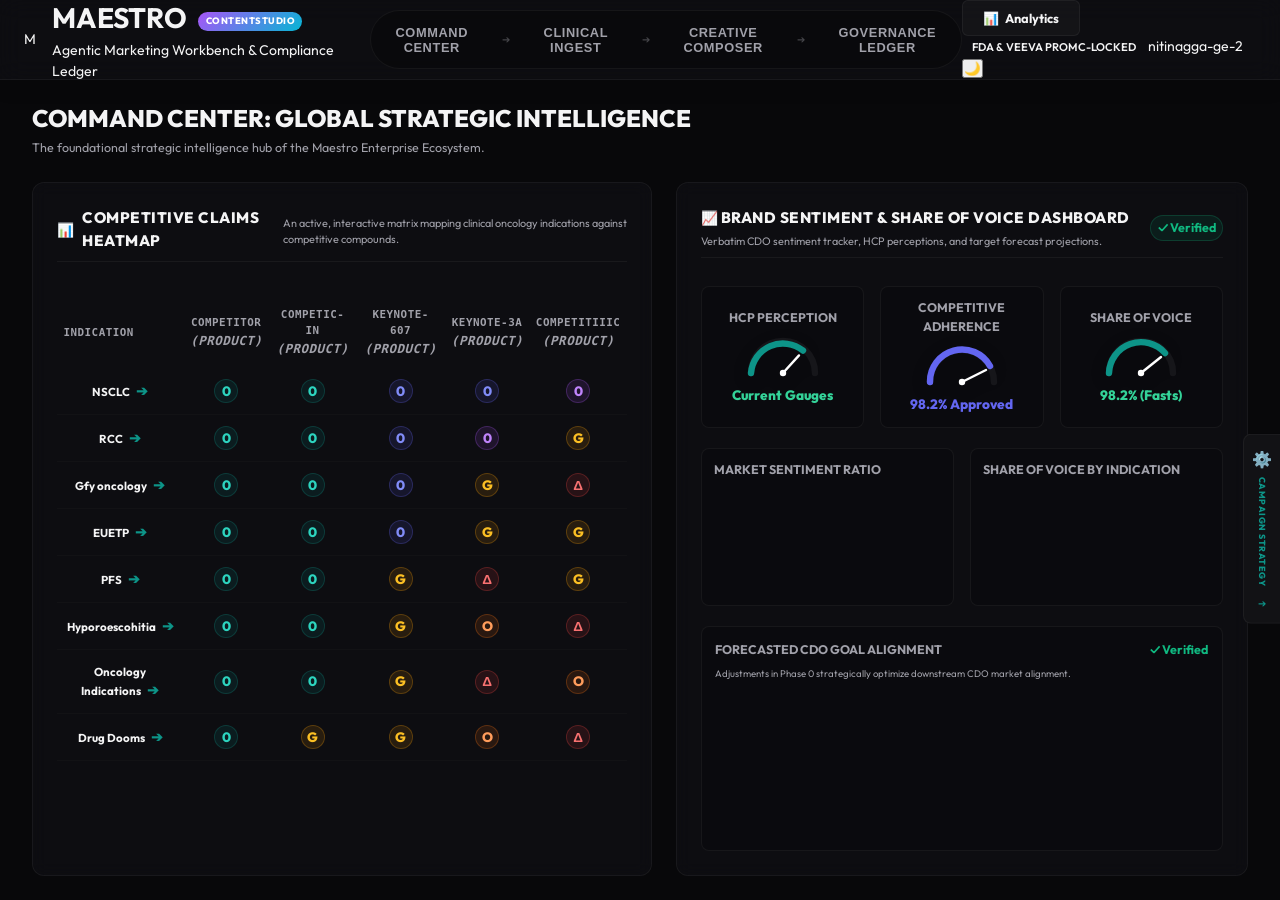
==== frontend/index.html @ 673b6307 "initial commit: clinical campaign composer - core source code" ====
<!DOCTYPE html>
<html lang="en">
<head>
    <meta charset="UTF-8">
    <meta name="viewport" content="width=device-width, initial-scale=1.0">
    <title>Maestro ContentStudio - Agentic Compliance & Brand Workspace</title>
    <!-- Google Fonts: Outfit & Inter for premium, modern typography -->
    <link href="https://fonts.googleapis.com/css2?family=Outfit:wght@400;500;600;700;800&family=Inter:wght@300;400;500;600;700&display=swap" rel="stylesheet">
    <!-- Vis.js Network CDN for high-performance interactive clinical ontology graphs -->
    <script type="text/javascript" src="https://unpkg.com/vis-network/standalone/umd/vis-network.min.js"></script>
    <!-- Chart.js CDN for premium executive analytics and brand sentiment dashboards -->
    <script src="https://cdn.jsdelivr.net/npm/chart.js"></script>
    <link rel="stylesheet" href="style.css?v=1.1.0">
    <style type="text/css">
        /* PRINT STYLES FOR PIXEL-PERFECT FDA FORM 2253 PDF EXPORT */
        @media print {
            body * {
                visibility: hidden !important;
            }
            #fda-2253-print-container, #fda-2253-print-container * {
                visibility: visible !important;
            }
            #fda-2253-print-container {
                position: absolute !important;
                left: 0 !important;
                top: 0 !important;
                width: 100% !important;
                margin: 0 !important;
                padding: 0 !important;
                border: none !important;
                box-shadow: none !important;
                background: #ffffff !important;
                color: #000000 !important;
            }
            .no-print {
                display: none !important;
            }
            body {
                background: #ffffff !important;
                color: #000000 !important;
            }
        }
    </style>
</head>
<body class="dark-theme">
    <div class="app-container">
        <!-- TOP NAVIGATION BAR (Premium Restructured Header matching Mockups!) -->
        <header class="app-header">
            <div class="header-left" onclick="switchPhase(-1)" style="cursor: pointer; transition: var(--transition-smooth);" onmouseover="this.style.filter='brightness(1.25)'" onmouseout="this.style.filter='none'">
                <div class="logo-container">
                    <span class="logo-icon">M</span>
                </div>
                <div class="brand-info">
                    <h1>MAESTRO <span class="header-badge-contentstudio">ContentStudio</span></h1>
                    <p>Agentic Marketing Workbench & Compliance Ledger</p>
                </div>
            </div>
            
            <!-- Global Header Menu Text Navigation (Stationary & Elegant!) -->
            <div class="header-workflow-nav" id="header-workflow-nav" style="display: flex; align-items: center; gap: 0.8rem; justify-content: center; flex: 1; box-sizing: border-box;">
                <button onclick="switchPhase(-1)" id="global-nav-btn--1" class="global-nav-btn" title="Global Strategic Command Center">Command Center</button>
                <span style="font-size: 0.6rem; color: var(--color-text-muted); opacity: 0.4;">➔</span>
                <button onclick="switchPhase(1)" id="global-nav-btn-1" class="global-nav-btn" title="Clinical Ingest Deck">Clinical Ingest</button>
                <span style="font-size: 0.6rem; color: var(--color-text-muted); opacity: 0.4;">➔</span>
                <button onclick="switchPhase(2)" id="global-nav-btn-2" class="global-nav-btn" title="Creative Composer Workbench">Creative Composer</button>
                <span style="font-size: 0.6rem; color: var(--color-text-muted); opacity: 0.4;">➔</span>
                <button onclick="switchPhase(3)" id="global-nav-btn-3" class="global-nav-btn" title="Governance & Compliance Ledger">Governance Ledger</button>
            </div>
            
            <!-- Hidden Legacy Navigation Tabs (Kept in DOM to guarantee zero JS selector breakage!) -->
            <nav class="header-nav" style="display: none !important;">
                <button class="nav-link tab-btn active" onclick="switchTab('workbench')" id="tab-btn-workbench">Marketing Workbench</button>
                <button class="nav-link tab-btn" onclick="switchTab('explorer')" id="tab-btn-explorer">Claims Graph Explorer</button>
                <button class="nav-link tab-btn" onclick="switchTab('ledger')" id="tab-btn-ledger">Compliance Ledger</button>
                <button class="nav-link tab-btn" onclick="switchTab('analytics')" id="tab-btn-analytics">Analytics & Audits</button>
            </nav>
            
            <div class="header-actions">
                <!-- Interactive Analytics button matching the mockup -->
                <button class="btn btn-secondary btn-small btn-analytics-trigger" onclick="toggleDiagnosticsModal()" style="display: flex; align-items: center; gap: 0.35rem; font-size: 0.68rem; font-weight: 700; padding: 0.35rem 0.75rem; border-radius: 6px; cursor: pointer; outline: none; transition: var(--transition-smooth); background: rgba(255,255,255,0.03); border: 1px solid var(--border-color); color: var(--color-text-main);">
                    <span>📊</span> Analytics
                </button>
                <span class="badge badge-header-status" id="header-compliance-badge">
                    <span class="pulse-icon-green"></span> FDA & VEEVA PROMC-LOCKED
                </span>
                <span class="user-profile" id="btn-role-selector">nitinagga-ge-2</span>
                <button class="theme-toggle-btn" onclick="toggleTheme()" title="Toggle Theme">
                    <span class="theme-icon" id="theme-icon">☀️</span>
                </button>
            </div>
        </header>

        <!-- MAIN WORKSPACE CONTENT (Dedicated Viewport Router) -->
        <main class="main-content">
            
            <!-- TAB 1: MAIN WORKFLOW WORKSPACE (HOUSES ALL 5 PROGRESSIVE PHASES) -->
            <div id="tab-workbench" class="tab-content active-tab" style="display: flex; flex-direction: column; height: 100%; width: 100%;">
                
                <!-- PHASE -1: GLOBAL STRATEGIC INTELLIGENCE COMMAND CENTER -->
                <div class="phase-container" id="phase-minus1-view" style="display: flex; flex-direction: column; flex: 1; min-height: 0; width: 100%;">
                    <div class="phase-title-strip" style="padding: 1.25rem 2rem 0 2rem; box-sizing: border-box;">
                        <h2 style="font-size: 1.5rem; font-weight: 800; color: var(--color-text-main); margin: 0; font-family: 'Outfit';">COMMAND CENTER: GLOBAL STRATEGIC INTELLIGENCE</h2>
                        <p style="font-size: 0.78rem; color: var(--color-text-muted); margin: 0.2rem 0 0 0;">The foundational strategic intelligence hub of the Maestro Enterprise Ecosystem.</p>
                    </div>
                    
                    <div style="display: grid; grid-template-columns: 52fr 48fr; flex: 1; min-height: 0; overflow: hidden; padding: 1.5rem 2rem; gap: 1.5rem; box-sizing: border-box; position: relative;">
                        <!-- Left Column: Competitive Claims Heatmap -->
                        <div class="cdo-metric-card" style="display: flex; flex-direction: column; padding: 1.5rem; height: 100%; box-sizing: border-box; overflow: hidden;">
                            <div class="panel-header-compact" style="margin-bottom: 1rem; border-bottom: 1px solid var(--border-color); padding-bottom: 0.5rem; flex-shrink: 0;">
                                <span class="panel-icon">📊</span>
                                <h3 style="font-size: 0.95rem; font-weight: 800; color: var(--color-text-main); margin: 0; display: inline;">Competitive Claims Heatmap</h3>
                                <p style="font-size: 0.68rem; color: var(--color-text-muted); margin: 0.2rem 0 0 0;">An active, interactive matrix mapping clinical oncology indications against competitive compounds.</p>
                            </div>
                            
                            <div style="flex: 1; overflow-y: auto; overflow-x: auto;">
                                <table class="heatmap-table" style="width: 100%; border-collapse: collapse;">
                                    <thead>
                                        <tr>
                                            <th style="text-align: left; padding: 0.6rem 0.4rem; font-size: 0.68rem; text-transform: uppercase; color: var(--color-text-muted);">Indication</th>
                                            <th style="padding: 0.6rem 0.4rem; font-size: 0.68rem; text-transform: uppercase; color: var(--color-text-muted);">Competitor<br><span style="font-size: 0.55rem; font-style: italic;">(Product)</span></th>
                                            <th style="padding: 0.6rem 0.4rem; font-size: 0.68rem; text-transform: uppercase; color: var(--color-text-muted);">Competic-in<br><span style="font-size: 0.55rem; font-style: italic;">(Product)</span></th>
                                            <th style="padding: 0.6rem 0.4rem; font-size: 0.68rem; text-transform: uppercase; color: var(--color-text-muted);">KEYNOTE-607<br><span style="font-size: 0.55rem; font-style: italic;">(Product)</span></th>
                                            <th style="padding: 0.6rem 0.4rem; font-size: 0.68rem; text-transform: uppercase; color: var(--color-text-muted);">KEYNOTE-3A<br><span style="font-size: 0.55rem; font-style: italic;">(Product)</span></th>
                                            <th style="padding: 0.6rem 0.4rem; font-size: 0.68rem; text-transform: uppercase; color: var(--color-text-muted);">Competitiiic<br><span style="font-size: 0.55rem; font-style: italic;">(Product)</span></th>
                                        </tr>
                                    </thead>
                                    <tbody style="font-size: 0.72rem; font-weight: 700;">
                                        <tr style="border-bottom: 1px solid rgba(255,255,255,0.02); cursor: pointer; transition: background 0.2s;" onclick="triggerStrategicIngest('NSCLC', 'datasets/KEYTRUDA_Prescribing_Information_NSCLC.txt')" onmouseover="this.style.background='rgba(255,255,255,0.02)'" onmouseout="this.style.background='none'">
                                            <td style="padding: 0.8rem 0.4rem; color: var(--color-text-main);">NSCLC <span style="color: var(--color-primary); margin-left: 0.25rem;">➔</span></td>
                                            <td style="text-align: center;"><span class="heatmap-badge zero-teal">0</span></td>
                                            <td style="text-align: center;"><span class="heatmap-badge zero-teal">0</span></td>
                                            <td style="text-align: center;"><span class="heatmap-badge zero-blue">0</span></td>
                                            <td style="text-align: center;"><span class="heatmap-badge zero-blue">0</span></td>
                                            <td style="text-align: center;"><span class="heatmap-badge zero-purple">0</span></td>
                                        </tr>
                                        <tr style="border-bottom: 1px solid rgba(255,255,255,0.02); cursor: pointer; transition: background 0.2s;" onclick="triggerStrategicIngest('RCC', 'datasets/WELIREG_FDA_Approved_Label_2026.txt')" onmouseover="this.style.background='rgba(255,255,255,0.02)'" onmouseout="this.style.background='none'">
                                            <td style="padding: 0.8rem 0.4rem; color: var(--color-text-main);">RCC <span style="color: var(--color-primary); margin-left: 0.25rem;">➔</span></td>
                                            <td style="text-align: center;"><span class="heatmap-badge zero-teal">0</span></td>
                                            <td style="text-align: center;"><span class="heatmap-badge zero-teal">0</span></td>
                                            <td style="text-align: center;"><span class="heatmap-badge zero-blue">0</span></td>
                                            <td style="text-align: center;"><span class="heatmap-badge zero-purple">0</span></td>
                                            <td style="text-align: center;"><span class="heatmap-badge gold-g">G</span></td>
                                        </tr>
                                        <tr style="border-bottom: 1px solid rgba(255,255,255,0.02);">
                                            <td style="padding: 0.8rem 0.4rem; color: var(--color-text-main);">Gfy oncology <span style="color: var(--color-primary); margin-left: 0.25rem;">➔</span></td>
                                            <td style="text-align: center;"><span class="heatmap-badge zero-teal">0</span></td>
                                            <td style="text-align: center;"><span class="heatmap-badge zero-teal">0</span></td>
                                            <td style="text-align: center;"><span class="heatmap-badge zero-blue">0</span></td>
                                            <td style="text-align: center;"><span class="heatmap-badge gold-g">G</span></td>
                                            <td style="text-align: center;"><span class="heatmap-badge red-delta">Δ</span></td>
                                        </tr>
                                        <tr style="border-bottom: 1px solid rgba(255,255,255,0.02);">
                                            <td style="padding: 0.8rem 0.4rem; color: var(--color-text-main);">EUETP <span style="color: var(--color-primary); margin-left: 0.25rem;">➔</span></td>
                                            <td style="text-align: center;"><span class="heatmap-badge zero-teal">0</span></td>
                                            <td style="text-align: center;"><span class="heatmap-badge zero-teal">0</span></td>
                                            <td style="text-align: center;"><span class="heatmap-badge zero-blue">0</span></td>
                                            <td style="text-align: center;"><span class="heatmap-badge gold-g">G</span></td>
                                            <td style="text-align: center;"><span class="heatmap-badge gold-g">G</span></td>
                                        </tr>
                                        <tr style="border-bottom: 1px solid rgba(255,255,255,0.02); cursor: pointer; transition: background 0.2s;" onclick="triggerStrategicIngest('PFS', 'datasets/LITESPARK-005_Trial_Data_Briefing.txt')" onmouseover="this.style.background='rgba(255,255,255,0.02)'" onmouseout="this.style.background='none'">
                                            <td style="padding: 0.8rem 0.4rem; color: var(--color-text-main);">PFS <span style="color: var(--color-primary); margin-left: 0.25rem;">➔</span></td>
                                            <td style="text-align: center;"><span class="heatmap-badge zero-teal">0</span></td>
                                            <td style="text-align: center;"><span class="heatmap-badge zero-teal">0</span></td>
                                            <td style="text-align: center;"><span class="heatmap-badge gold-g">G</span></td>
                                            <td style="text-align: center;"><span class="heatmap-badge red-delta">Δ</span></td>
                                            <td style="text-align: center;"><span class="heatmap-badge gold-g">G</span></td>
                                        </tr>
                                        <tr style="border-bottom: 1px solid rgba(255,255,255,0.02);">
                                            <td style="padding: 0.8rem 0.4rem; color: var(--color-text-main);">Hyporoescohitia <span style="color: var(--color-primary); margin-left: 0.25rem;">➔</span></td>
                                            <td style="text-align: center;"><span class="heatmap-badge zero-teal">0</span></td>
                                            <td style="text-align: center;"><span class="heatmap-badge zero-teal">0</span></td>
                                            <td style="text-align: center;"><span class="heatmap-badge gold-g">G</span></td>
                                            <td style="text-align: center;"><span class="heatmap-badge orange-o">O</span></td>
                                            <td style="text-align: center;"><span class="heatmap-badge red-delta">Δ</span></td>
                                        </tr>
                                        <tr style="border-bottom: 1px solid rgba(255,255,255,0.02);">
                                            <td style="padding: 0.8rem 0.4rem; color: var(--color-text-main);">Oncology Indications <span style="color: var(--color-primary); margin-left: 0.25rem;">➔</span></td>
                                            <td style="text-align: center;"><span class="heatmap-badge zero-teal">0</span></td>
                                            <td style="text-align: center;"><span class="heatmap-badge zero-teal">0</span></td>
                                            <td style="text-align: center;"><span class="heatmap-badge gold-g">G</span></td>
                                            <td style="text-align: center;"><span class="heatmap-badge red-delta">Δ</span></td>
                                            <td style="text-align: center;"><span class="heatmap-badge orange-o">O</span></td>
                                        </tr>
                                        <tr style="border-bottom: 1px solid rgba(255,255,255,0.02);">
                                            <td style="padding: 0.8rem 0.4rem; color: var(--color-text-main);">Drug Dooms <span style="color: var(--color-primary); margin-left: 0.25rem;">➔</span></td>
                                            <td style="text-align: center;"><span class="heatmap-badge zero-teal">0</span></td>
                                            <td style="text-align: center;"><span class="heatmap-badge gold-g">G</span></td>
                                            <td style="text-align: center;"><span class="heatmap-badge gold-g">G</span></td>
                                            <td style="text-align: center;"><span class="heatmap-badge orange-o">O</span></td>
                                            <td style="text-align: center;"><span class="heatmap-badge red-delta">Δ</span></td>
                                        </tr>
                                    </tbody>
                                </table>
                            </div>
                        </div>
                        
                        <!-- Right Column: Brand Sentiment & Share of Voice Dashboard -->
                        <div class="cdo-metric-card" style="display: flex; flex-direction: column; padding: 1.5rem; height: 100%; box-sizing: border-box; overflow: hidden; position: relative;">
                            <div class="panel-header-compact" style="margin-bottom: 1rem; border-bottom: 1px solid var(--border-color); padding-bottom: 0.5rem; flex-shrink: 0; display: flex; justify-content: space-between; align-items: center;">
                                <div>
                                    <span class="panel-icon">📈</span>
                                    <h3 style="font-size: 0.95rem; font-weight: 800; color: var(--color-text-main); margin: 0; display: inline;">Brand Sentiment & Share of Voice Dashboard</h3>
                                    <p style="font-size: 0.68rem; color: var(--color-text-muted); margin: 0.2rem 0 0 0;">Verbatim CDO sentiment tracker, HCP perceptions, and target forecast projections.</p>
                                </div>
                                <span class="badge-verified" style="background: rgba(16,185,129,0.1); color: #10b981; border: 1px solid rgba(16,185,129,0.2); font-size: 0.58rem; font-weight: 700; padding: 0.15rem 0.4rem; border-radius: 20px;">✓ Verified</span>
                            </div>
                            
                            <div style="flex: 1; overflow-y: auto; display: flex; flex-direction: column; gap: 1.25rem;">
                                <!-- Speedometer Gauges Row -->
                                <div style="display: flex; justify-content: space-between; gap: 1rem;">
                                    <div class="gauge-card" style="flex: 1; background: rgba(0,0,0,0.15); border: 1px solid var(--border-color); border-radius: 8px; padding: 0.75rem; display: flex; flex-direction: column; align-items: center; justify-content: center; text-align: center;">
                                        <span style="font-size: 0.58rem; font-weight: 700; color: var(--color-text-muted); text-transform: uppercase; margin-bottom: 0.35rem;">HCP Perception</span>
                                        <svg width="80" height="48" viewBox="0 0 100 60">
                                            <path d="M 10 50 A 40 40 0 0 1 90 50" fill="none" stroke="rgba(255,255,255,0.05)" stroke-width="8" stroke-linecap="round"/>
                                            <path d="M 10 50 A 40 40 0 0 1 75 22" fill="none" stroke="var(--color-primary)" stroke-width="8" stroke-linecap="round"/>
                                            <line x1="50" y1="50" x2="70" y2="28" stroke="#ffffff" stroke-width="3" stroke-linecap="round"/>
                                            <circle cx="50" cy="50" r="4" fill="#ffffff"/>
                                        </svg>
                                        <span style="font-size: 0.65rem; color: #34d399; font-weight: 800; margin-top: 0.25rem;">Current Gauges</span>
                                    </div>
                                    <div class="gauge-card" style="flex: 1; background: rgba(0,0,0,0.15); border: 1px solid var(--border-color); border-radius: 8px; padding: 0.75rem; display: flex; flex-direction: column; align-items: center; justify-content: center; text-align: center;">
                                        <span style="font-size: 0.58rem; font-weight: 700; color: var(--color-text-muted); text-transform: uppercase; margin-bottom: 0.35rem;">Competitive Adherence</span>
                                        <svg width="80" height="48" viewBox="0 0 100 60">
                                            <path d="M 10 50 A 40 40 0 0 1 90 50" fill="none" stroke="rgba(255,255,255,0.05)" stroke-width="8" stroke-linecap="round"/>
                                            <path d="M 10 50 A 40 40 0 0 1 85 30" fill="none" stroke="var(--color-secondary)" stroke-width="8" stroke-linecap="round"/>
                                            <line x1="50" y1="50" x2="80" y2="35" stroke="#ffffff" stroke-width="3" stroke-linecap="round"/>
                                            <circle cx="50" cy="50" r="4" fill="#ffffff"/>
                                        </svg>
                                        <span style="font-size: 0.65rem; color: var(--color-secondary); font-weight: 800; margin-top: 0.25rem;">98.2% Approved</span>
                                    </div>
                                    <div class="gauge-card" style="flex: 1; background: rgba(0,0,0,0.15); border: 1px solid var(--border-color); border-radius: 8px; padding: 0.75rem; display: flex; flex-direction: column; align-items: center; justify-content: center; text-align: center;">
                                        <span style="font-size: 0.58rem; font-weight: 700; color: var(--color-text-muted); text-transform: uppercase; margin-bottom: 0.35rem;">Share of Voice</span>
                                        <svg width="80" height="48" viewBox="0 0 100 60">
                                            <path d="M 10 50 A 40 40 0 0 1 90 50" fill="none" stroke="rgba(255,255,255,0.05)" stroke-width="8" stroke-linecap="round"/>
                                            <path d="M 10 50 A 40 40 0 0 1 80 25" fill="none" stroke="var(--color-primary)" stroke-width="8" stroke-linecap="round"/>
                                            <line x1="50" y1="50" x2="75" y2="30" stroke="#ffffff" stroke-width="3" stroke-linecap="round"/>
                                            <circle cx="50" cy="50" r="4" fill="#ffffff"/>
                                        </svg>
                                        <span style="font-size: 0.65rem; color: #34d399; font-weight: 800; margin-top: 0.25rem;">98.2% (Fasts)</span>
                                    </div>
                                </div>
                                
                                <!-- Sentiment Bar Charts Row -->
                                <div style="display: grid; grid-template-columns: 1fr 1fr; gap: 1rem; min-height: 120px;">
                                    <div style="background: rgba(0,0,0,0.15); border: 1px solid var(--border-color); border-radius: 8px; padding: 0.75rem; display: flex; flex-direction: column; justify-content: space-between;">
                                        <span style="font-size: 0.58rem; font-weight: 700; color: var(--color-text-muted); text-transform: uppercase; margin-bottom: 0.25rem;">Market Sentiment Ratio</span>
                                        <canvas id="chart-sentiment-bar" style="width: 100%; height: 100%; max-height: 110px;"></canvas>
                                    </div>
                                    <div style="background: rgba(0,0,0,0.15); border: 1px solid var(--border-color); border-radius: 8px; padding: 0.75rem; display: flex; flex-direction: column; justify-content: space-between;">
                                        <span style="font-size: 0.58rem; font-weight: 700; color: var(--color-text-muted); text-transform: uppercase; margin-bottom: 0.25rem;">Share of Voice by Indication</span>
                                        <canvas id="chart-sov-bar" style="width: 100%; height: 100%; max-height: 110px;"></canvas>
                                    </div>
                                </div>
                                
                                <!-- Forecast Area Chart Card -->
                                <div style="background: rgba(0,0,0,0.15); border: 1px solid var(--border-color); border-radius: 8px; padding: 0.85rem; display: flex; flex-direction: column; gap: 0.4rem; flex: 1;">
                                    <div style="display: flex; justify-content: space-between; align-items: center;">
                                        <span style="font-size: 0.58rem; font-weight: 700; color: var(--color-text-muted); text-transform: uppercase;">Forecasted CDO Goal Alignment</span>
                                        <span style="font-size: 0.58rem; color: #10b981; font-weight: 700;">✓ Verified</span>
                                    </div>
                                    <p style="font-size: 0.6rem; color: var(--color-text-muted); margin: 0;">Adjustments in Phase 0 strategically optimize downstream CDO market alignment.</p>
                                    <div style="flex: 1; min-height: 130px; position: relative;">
                                        <canvas id="chart-cdo-alignment" style="width: 100%; height: 100%; max-height: 130px;"></canvas>
                                    </div>
                                </div>
                            </div>
                        </div>
                        
                        <!-- Floating Phase 0 Trigger on the far right edge -->
                        <div class="phase-connector-card" onclick="switchPhase(0)" title="Proceed to Campaign Portfolio Planning" style="position: absolute; right: 0; top: 50%; transform: translateY(-50%); background: var(--bg-surface-solid); border: 1px solid var(--border-color); border-right: none; padding: 0.75rem 0.5rem; border-radius: 8px 0 0 8px; display: flex; flex-direction: column; align-items: center; justify-content: center; gap: 0.35rem; cursor: pointer; z-index: 99; transition: var(--transition-smooth); box-shadow: var(--shadow-lg);" onmouseover="this.style.background='var(--bg-surface)'" onmouseout="this.style.background='var(--bg-surface-solid)'">
                            <span style="font-size: 1rem;">⚙️</span>
                            <span style="font-size: 0.55rem; font-weight: 800; text-transform: uppercase; writing-mode: vertical-rl; text-orientation: mixed; color: var(--color-primary); letter-spacing: 0.5px;">Campaign Strategy</span>
                            <span style="font-size: 0.65rem; color: var(--color-primary); margin-top: 0.25rem;">➔</span>
                        </div>
                    </div>
                </div>

                <!-- PHASE 0: STRATEGIC PORTFOLIO & CAMPAIGN PLANNING -->
                <div class="phase-container" id="phase-0-view" style="display: none; flex-direction: column; flex: 1; min-height: 0; width: 100%;">
                    <div class="phase-title-strip" style="padding: 1.25rem 2rem 0 2rem; box-sizing: border-box;">
                        <h2 style="font-size: 1.5rem; font-weight: 800; color: var(--color-text-main); margin: 0; font-family: 'Outfit';">STRATEGIC PORTFOLIO & CAMPAIGN PLANNING</h2>
                        <p style="font-size: 0.78rem; color: var(--color-text-muted); margin: 0.2rem 0 0 0;">Orchestrate and coordinate campaign strategy, briefs, and indications.</p>
                    </div>
                    
                    <div style="display: grid; grid-template-columns: 58fr 42fr; flex: 1; min-height: 0; overflow: hidden; padding: 1.5rem 2rem; gap: 1.5rem; box-sizing: border-box; position: relative;">
                        
                        <!-- Floating Phase -1 Trigger on the far left edge -->
                        <div class="phase-connector-card-left" onclick="switchPhase(-1)" title="Back to Command Center" style="position: absolute; left: 0; top: 50%; transform: translateY(-50%); background: var(--bg-surface-solid); border: 1px solid var(--border-color); border-left: none; padding: 0.75rem 0.5rem; border-radius: 0 8px 8px 0; display: flex; flex-direction: column; align-items: center; justify-content: center; gap: 0.35rem; cursor: pointer; z-index: 99; transition: var(--transition-smooth); box-shadow: var(--shadow-lg);" onmouseover="this.style.background='var(--bg-surface)'" onmouseout="this.style.background='var(--bg-surface-solid)'">
                            <span style="font-size: 1rem;">📊</span>
                            <span style="font-size: 0.55rem; font-weight: 800; text-transform: uppercase; writing-mode: vertical-rl; text-orientation: mixed; color: var(--color-text-muted); letter-spacing: 0.5px;">Command Center</span>
                            <span style="font-size: 0.65rem; color: var(--color-text-muted); margin-top: 0.25rem;">⤙</span>
                        </div>

                        <!-- Left Column: Strategy Map Network -->
                        <div class="cdo-metric-card" style="display: flex; flex-direction: column; padding: 1.5rem; height: 100%; box-sizing: border-box; overflow: hidden;">
                            <div class="panel-header-compact" style="margin-bottom: 1rem; border-bottom: 1px solid var(--border-color); padding-bottom: 0.5rem; flex-shrink: 0;">
                                <span class="panel-icon">🕸️</span>
                                <h3 style="font-size: 0.95rem; font-weight: 800; color: var(--color-text-main); margin: 0; display: inline;">Portfolio & Indication Strategy Map</h3>
                                <p style="font-size: 0.68rem; color: var(--color-text-muted); margin: 0.2rem 0 0 0;">Interactive clinical ontology network map mapping indication brief strategy targets.</p>
                            </div>
                            <div style="flex: 1; width: 100%; min-height: 0; position: relative;">
                                <div id="portfolio-strategy-network" class="strategy-map-container" style="height: 100%; width: 100%;"></div>
                            </div>
                        </div>
                        
                        <!-- Right Column: Strategic Brief Metrics Dashboard -->
                        <div class="cdo-metric-card" style="display: flex; flex-direction: column; padding: 1.5rem; height: 100%; box-sizing: border-box; overflow: hidden; position: relative;">
                            <div class="panel-header-compact" style="margin-bottom: 1rem; border-bottom: 1px solid var(--border-color); padding-bottom: 0.5rem; flex-shrink: 0; display: flex; justify-content: space-between; align-items: center;">
                                <div>
                                    <span class="panel-icon">📋</span>
                                    <h3 style="font-size: 0.95rem; font-weight: 800; color: var(--color-text-main); margin: 0; display: inline;">Strategic Brief Metrics Dashboard</h3>
                                    <p style="font-size: 0.68rem; color: var(--color-text-muted); margin: 0.2rem 0 0 0;">Interactive circular gauges, latency tracking, and brief scorecards.</p>
                                </div>
                                <span class="badge-verified" style="background: rgba(16,185,129,0.1); color: #10b981; border: 1px solid rgba(16,185,129,0.2); font-size: 0.58rem; font-weight: 700; padding: 0.15rem 0.4rem; border-radius: 20px;">✓ Verified</span>
                            </div>
                            
                            <div style="flex: 1; overflow-y: auto; display: flex; flex-direction: column; gap: 1rem;">
                                <!-- Dials Row -->
                                <div style="display: grid; grid-template-columns: 1fr 1fr; gap: 1rem;">
                                    <div style="background: rgba(0,0,0,0.15); border: 1px solid var(--border-color); border-radius: 8px; padding: 1rem; display: flex; flex-direction: column; align-items: center; justify-content: center; text-align: center; min-height: 140px;">
                                        <span style="font-size: 0.62rem; font-weight: 800; color: var(--color-text-muted); text-transform: uppercase; margin-bottom: 0.5rem;">Campaign Brief Template Progress</span>
                                        <svg width="85" height="85" viewBox="0 0 100 100">
                                            <circle cx="50" cy="50" r="40" stroke="rgba(255,255,255,0.04)" stroke-width="8" fill="none"/>
                                            <circle cx="50" cy="50" r="40" stroke="#10b981" stroke-width="8" fill="none" stroke-dasharray="251.2" stroke-dashoffset="0" stroke-linecap="round"/>
                                            <text x="50" y="56" font-family="Outfit" font-size="18" font-weight="800" fill="#ffffff" text-anchor="middle">100%</text>
                                        </svg>
                                    </div>
                                    <div style="background: rgba(0,0,0,0.15); border: 1px solid var(--border-color); border-radius: 8px; padding: 1rem; display: flex; flex-direction: column; align-items: center; justify-content: center; text-align: center; min-height: 140px;">
                                        <span style="font-size: 0.62rem; font-weight: 800; color: var(--color-text-muted); text-transform: uppercase; margin-bottom: 0.75rem;">Indicational Goal Alignment</span>
                                        <svg width="90" height="55" viewBox="0 0 100 60">
                                            <path d="M 10 50 A 40 40 0 0 1 90 50" fill="none" stroke="rgba(255,255,255,0.05)" stroke-width="8" stroke-linecap="round"/>
                                            <path d="M 10 50 A 40 40 0 0 1 78 22" fill="none" stroke="var(--color-primary)" stroke-width="8" stroke-linecap="round"/>
                                            <line x1="50" y1="50" x2="72" y2="26" stroke="#ffffff" stroke-width="3" stroke-linecap="round"/>
                                            <circle cx="50" cy="50" r="4" fill="#ffffff"/>
                                        </svg>
                                        <span style="font-size: 0.65rem; color: var(--color-primary); font-weight: 800; margin-top: 0.4rem;">Optimal Alignment</span>
                                    </div>
                                </div>
                                
                                <!-- Ingestion Efficiency latency tile -->
                                <div style="background: rgba(0,0,0,0.15); border: 1px solid var(--border-color); border-radius: 8px; padding: 1rem; display: flex; flex-direction: column; gap: 0.4rem;">
                                    <div style="display: flex; justify-content: space-between; align-items: center;">
                                        <span style="font-size: 0.58rem; font-weight: 700; color: var(--color-text-muted); text-transform: uppercase;">Orchestration Prep Efficiency</span>
                                        <span style="font-size: 0.58rem; color: #10b981; font-weight: 700;">✓ Verified</span>
                                    </div>
                                    <p style="font-size: 0.6rem; color: var(--color-text-muted); margin: 0;">Clinical Ingestion pipelines hot-compile rules with near-zero latency.</p>
                                    <div style="background: rgba(0,0,0,0.25); border: 1px solid var(--border-color); border-radius: 6px; padding: 0.6rem 0.85rem; display: flex; justify-content: space-between; align-items: center; margin-top: 0.25rem;">
                                        <div style="display: flex; flex-direction: column; gap: 0.15rem;">
                                            <span style="font-size: 0.58rem; font-weight: 700; color: var(--color-text-muted); text-transform: uppercase;">Agent Orchestration Prep Time</span>
                                            <span style="font-size: 0.85rem; font-weight: 800; color: #34d399;">12ms <span style="font-size: 0.62rem; font-weight: 500; color: var(--color-text-muted);">(Fast, Verified)</span></span>
                                        </div>
                                        <span style="background: rgba(16,185,129,0.15); color: #34d399; font-size: 0.55rem; font-weight: 800; padding: 0.15rem 0.4rem; border-radius: 4px; border: 1px solid rgba(16,185,129,0.25);">PASS</span>
                                    </div>
                                </div>
                                
                                <!-- Goal Scorecard -->
                                <div style="background: rgba(0,0,0,0.15); border: 1px solid var(--border-color); border-radius: 8px; padding: 1rem; display: flex; flex-direction: column; gap: 0.5rem; flex: 1;">
                                    <span style="font-size: 0.58rem; font-weight: 700; color: var(--color-text-muted); text-transform: uppercase;">CDO Goal Scorecard</span>
                                    <div style="display: flex; flex-direction: column; gap: 0.45rem; margin-top: 0.2rem;">
                                        <div style="display: flex; align-items: center; gap: 0.5rem;">
                                            <span style="background: rgba(16,185,129,0.15); color: #34d399; width: 16px; height: 16px; display: flex; align-items: center; justify-content: center; border-radius: 50%; font-size: 0.6rem; font-weight: 800;">✓</span>
                                            <span style="font-size: 0.72rem; font-weight: 700; color: var(--color-text-main);">All strategic Briefs verified.</span>
                                        </div>
                                        <div style="display: flex; align-items: center; gap: 0.5rem;">
                                            <span style="background: rgba(16,185,129,0.15); color: #34d399; width: 16px; height: 16px; display: flex; align-items: center; justify-content: center; border-radius: 50%; font-size: 0.6rem; font-weight: 800;">✓</span>
                                            <span style="font-size: 0.72rem; font-weight: 700; color: var(--color-text-main);">All strategic brief requirements verified.</span>
                                        </div>
                                    </div>
                                </div>
                            </div>
                            
                            <!-- Confirm Button at the bottom of the Card -->
                            <div style="display: flex; flex-direction: column; gap: 0.5rem; margin-top: auto; padding-top: 0.75rem; border-top: 1px solid var(--border-color); flex-shrink: 0;">
                                <button onclick="switchPhase(1)" style="background: linear-gradient(135deg, #10b981 0%, #059669 100%) !important; color: white !important; border: none !important; padding: 0.8rem 1.5rem !important; border-radius: 30px !important; font-size: 0.8rem !important; font-weight: 800 !important; text-transform: uppercase !important; letter-spacing: 0.5px !important; width: 100% !important; cursor: pointer !important; transition: var(--transition-smooth) !important; box-shadow: 0 4px 15px rgba(16, 185, 129, 0.3) !important; outline: none !important; display: flex; align-items: center; justify-content: center; gap: 0.5rem;" onmouseover="this.style.filter='brightness(1.08)'" onmouseout="this.style.filter='none'">
                                    <span>CONFIRM STRATEGIC BRIEF & PROCEED TO PHASE 1 (INGEST)</span>
                                    <span>➔</span>
                                </button>
                                <button class="btn-link" onclick="switchPhase(-1)" style="background: none; border: none; color: var(--color-text-muted); font-size: 0.65rem; font-weight: 700; cursor: pointer; text-align: center; text-decoration: underline; outline: none;">Back to Intelligence Hub</button>
                            </div>
                        </div>
                    </div>
                </div>

                <!-- PHASE 1: INGESTION & ORCHESTRATION -->
                <div class="phase-container" id="phase-1-view" style="display: none; flex-direction: column; flex: 1; min-height: 0; width: 100%;">
                    
                    <!-- Content Wrapper -->
                    <div style="flex: 1; display: flex; flex-direction: column; height: 100%; min-height: 0; overflow: hidden; box-sizing: border-box; position: relative;">
                        
                        <!-- Grid Area below Tracker (Cleaned Redundant In-page Progress tracker) -->
                        <div style="flex: 1; display: grid; grid-template-columns: 30% 70%; min-height: 0; overflow: hidden; width: 100%; margin-top: 1.25rem;">
                            
                            <!-- Column A: Input Options & Pipeline -->
                            <div id="section-ingestion" style="display: flex; flex-direction: column; padding: 1.25rem 1.5rem; gap: 1.25rem; overflow-y: auto; box-sizing: border-box; border-right: 1px solid var(--border-color); background: var(--bg-surface);">

                            <!-- Header Status Block -->
                            <div style="background: rgba(16,185,129,0.08); border: 1px solid rgba(16,185,129,0.2); border-radius: 8px; padding: 0.85rem; display: flex; align-items: center; gap: 0.65rem;">
                                <div style="background: rgba(16,185,129,0.15); color: #34d399; width: 22px; height: 22px; display: flex; align-items: center; justify-content: center; border-radius: 50%; font-size: 0.8rem; font-weight: 800;">✓</div>
                                <div style="display: flex; flex-direction: column;">
                                    <span style="font-size: 0.82rem; font-weight: 800; color: var(--color-text-main);">SYSTEM READY - Phase 1</span>
                                    <span style="font-size: 0.58rem; color: var(--color-text-muted);">Prerequisites complete; awaiting ingestion source selection.</span>
                                </div>
                            </div>
                            
                            <!-- Stepper Compact Timeline -->
                            <div style="display: flex; justify-content: space-between; gap: 0.4rem; background: rgba(0,0,0,0.15); padding: 0.4rem; border-radius: 8px; border: 1px solid var(--border-color);">
                                <!-- Step 1 -->
                                <div class="pipeline-step active" id="step-ingestion" style="flex: 1; display: flex; flex-direction: column; gap: 0.25rem;">
                                    <div style="display: flex; align-items: center; gap: 0.3rem; width: 100%;">
                                        <span class="step-num-mini" style="font-size: 0.62rem; font-weight: 800; background: var(--color-primary-glow); color: var(--color-primary); width: 14px; height: 14px; display: flex; align-items: center; justify-content: center; border-radius: 50%;">1</span>
                                        <span style="font-size: 0.58rem; font-weight: 800; text-transform: uppercase; color: var(--color-text-main);">Ingest</span>
                                        <span class="step-badge status-idle" id="badge-ingestion" style="font-size: 0.5rem; margin-left: auto; padding: 0.05rem 0.2rem; background: rgba(255,255,255,0.03); border-radius: 3px; border: 1px solid var(--border-color);">IDLE</span>
                                    </div>
                                    <div style="width: 100%; height: 2px; background: rgba(255,255,255,0.05); border-radius: 1px; overflow: hidden;">
                                        <div class="progress-bar" id="progress-ingestion" style="width: 0%; height: 100%; background: var(--color-primary); transition: width 0.3s ease;"></div>
                                    </div>
                                </div>
                                <!-- Step 2 -->
                                <div class="pipeline-step" id="step-claims" style="flex: 1; display: flex; flex-direction: column; gap: 0.25rem;">
                                    <div style="display: flex; align-items: center; gap: 0.3rem; width: 100%;">
                                        <span class="step-num-mini" style="font-size: 0.62rem; font-weight: 800; background: rgba(255,255,255,0.05); color: var(--color-text-muted); width: 14px; height: 14px; display: flex; align-items: center; justify-content: center; border-radius: 50%;">2</span>
                                        <span style="font-size: 0.58rem; font-weight: 800; text-transform: uppercase; color: var(--color-text-muted);">Audit</span>
                                        <span class="step-badge status-idle" id="badge-claims" style="font-size: 0.5rem; margin-left: auto; padding: 0.05rem 0.2rem; background: rgba(255,255,255,0.03); border-radius: 3px; border: 1px solid var(--border-color);">IDLE</span>
                                    </div>
                                    <div style="width: 100%; height: 2px; background: rgba(255,255,255,0.05); border-radius: 1px; overflow: hidden;">
                                        <div class="progress-bar" id="progress-claims" style="width: 0%; height: 100%; background: var(--color-primary); transition: width 0.3s ease;"></div>
                                    </div>
                                </div>
                                <!-- Step 3 -->
                                <div class="pipeline-step" id="step-layout" style="flex: 1; display: flex; flex-direction: column; gap: 0.25rem;">
                                    <div style="display: flex; align-items: center; gap: 0.3rem; width: 100%;">
                                        <span class="step-num-mini" style="font-size: 0.62rem; font-weight: 800; background: rgba(255,255,255,0.05); color: var(--color-text-muted); width: 14px; height: 14px; display: flex; align-items: center; justify-content: center; border-radius: 50%;">3</span>
                                        <span style="font-size: 0.58rem; font-weight: 800; text-transform: uppercase; color: var(--color-text-muted);">Heal</span>
                                        <span class="step-badge status-idle" id="badge-layout" style="font-size: 0.5rem; margin-left: auto; padding: 0.05rem 0.2rem; background: rgba(255,255,255,0.03); border-radius: 3px; border: 1px solid var(--border-color);">IDLE</span>
                                    </div>
                                    <div style="width: 100%; height: 2px; background: rgba(255,255,255,0.05); border-radius: 1px; overflow: hidden;">
                                        <div class="progress-bar" id="progress-layout" style="width: 0%; height: 100%; background: var(--color-primary); transition: width 0.3s ease;"></div>
                                    </div>
                                </div>
                            </div>
                            
                            <!-- INPUT OPTIONS CARD -->
                            <div class="cdo-metric-card" style="padding: 1.25rem; display: flex; flex-direction: column; gap: 0.75rem; flex: 1;">
                                <span class="gauge-label" style="font-size: 0.62rem; font-weight: 800; color: var(--color-text-muted); text-transform: uppercase;">INPUT OPTIONS</span>
                                
                                <div class="dock-tabs" style="display: flex; border-bottom: 1px solid var(--border-color); padding-bottom: 0.35rem; gap: 0.5rem;">
                                    <button class="dock-tab-btn active" onclick="switchDockTab('panel-file-url')" id="btn-tab-file-url" style="padding: 0.3rem 0.6rem; font-size: 0.68rem; font-weight: 700; border: none; background: none; color: var(--color-primary); border-bottom: 2px solid var(--color-primary); cursor: pointer; transition: var(--transition-smooth); outline: none;">📥 PPTX / PDF Ingest</button>
                                    <button class="dock-tab-btn" onclick="switchDockTab('panel-briefs')" id="btn-tab-briefs" style="padding: 0.3rem 0.6rem; font-size: 0.68rem; font-weight: 700; border: none; background: none; color: var(--color-text-muted); cursor: pointer; transition: var(--transition-smooth); outline: none;">📁 Secure Briefs</button>
                                    <button class="dock-tab-btn" onclick="switchDockTab('panel-webhook')" id="btn-tab-webhook" style="padding: 0.3rem 0.6rem; font-size: 0.68rem; font-weight: 700; border: none; background: none; color: var(--color-text-muted); cursor: pointer; transition: var(--transition-smooth); outline: none;">Label Sync</button>
                                </div>
                                
                                <div class="dock-tab-contents" style="position: relative; flex: 1; display: flex; flex-direction: column; gap: 0.75rem; min-height: 0;">
                                    <!-- Panel 1: PPTX/PDF uploader -->
                                    <div class="dock-panel" id="panel-file-url" style="display: flex; flex-direction: column; gap: 0.5rem; height: 100%;">
                                        <div class="pptx-dropzone" id="pptx-dropzone" ondragover="event.preventDefault()" ondrop="handleDrop(event)" onclick="triggerFileInput()" style="flex: 1; min-height: 120px;">
                                            <input type="file" id="canvas-file-input" style="display: none;" accept=".pptx,.pdf" onchange="handleFileSelect(event)">
                                            <span style="font-size: 1.35rem;">📥</span>
                                            <span style="font-weight: 800; font-size: 0.72rem; color: var(--color-text-main);">Upload PowerPoint / PDF Document</span>
                                        </div>
                                        <div style="text-align: center; font-size: 0.55rem; color: var(--color-text-muted); font-weight: 800; margin: 0.15rem 0;">— OR —</div>
                                        <div style="display: flex; flex-direction: column; gap: 0.45rem; width: 100%;">
                                            <select id="url-preset-select" onchange="handlePresetSelectChange(this)" style="width: 100%; font-size: 0.68rem; padding: 0.45rem 0.6rem; border-radius: 6px; border: 1px solid var(--border-color); background: var(--bg-surface-solid); color: var(--color-text-main); outline: none; font-weight: 600; cursor: pointer; box-sizing: border-box;">
                                                <option value="" disabled selected>Select Prescribing Label...</option>
                                                <option value="datasets/WELIREG_FDA_Approved_Label_2026.txt">WELIREG® FDA Label 2026 (HIF-2α Inh)</option>
                                                <option value="datasets/KEYTRUDA_Prescribing_Information_NSCLC.txt">KEYTRUDA® NSCLC Prescribing Info</option>
                                                <option value="datasets/LITESPARK-005_Trial_Data_Briefing.txt">LITESPARK-005 Trial Data (Briefing)</option>
                                                <option value="CUSTOM">Input Custom Clinical URL...</option>
                                            </select>
                                            
                                            <!-- Custom text input for custom clinical labels -->
                                            <input type="text" id="url-custom-input" placeholder="Enter custom FDA Label URL..." style="display: none; width: 100%; font-size: 0.68rem; padding: 0.45rem 0.6rem; border-radius: 6px; border: 1px solid var(--border-color); background: var(--bg-surface-solid); color: var(--color-text-main); outline: none; box-sizing: border-box;">
                                            
                                            <!-- Hidden input storing target URL -->
                                            <input type="hidden" id="url-ingest-input" value="">
                                            
                                            <!-- URL Verification Panel -->
                                            <div id="url-verification-panel" style="display: none; background: rgba(16,185,129,0.05); border: 1px solid rgba(16,185,129,0.2); border-radius: 6px; padding: 0.45rem 0.6rem; font-size: 0.62rem; color: #34d399; margin-top: 0.2rem; box-sizing: border-box;">
                                                <span style="font-weight: 700;">✓ Verified Clinical Source:</span>
                                                <a id="url-external-link" href="#" target="_blank" style="color: var(--color-primary); text-decoration: underline; font-weight: 700; margin-top: 0.15rem; display: block; overflow: hidden; text-overflow: ellipsis; white-space: nowrap;"><span id="url-display-text"></span></a>
                                            </div>

                                            <button class="btn btn-primary" onclick="fetchAndIngestUrl()" style="padding: 0.45rem 0.85rem; font-size: 0.68rem; font-weight: 700; border-radius: 6px; background: var(--color-primary) !important; color: white !important; border: none; cursor: pointer; width: 100%; text-transform: uppercase;">Ingest Selected Label</button>
                                        </div>
                                    </div>
                                    <!-- Panel 2: Secure Briefs -->
                                    <div class="dock-panel" id="panel-briefs" style="display: none; flex-direction: column; gap: 0.4rem;">
                                        <p style="font-size: 0.62rem; color: var(--color-text-muted); margin: 0;">Select a pre-loaded, cryptographically verified clinical brief:</p>
                                        <div class="brief-item" style="padding: 0.5rem 0.65rem; background: var(--bg-surface-solid); border: 1px solid var(--border-color); border-radius: 6px; display: flex; align-items: center; justify-content: space-between; cursor: pointer;" onclick="loadPresetBrief('datasets/LITESPARK-005_Welireg_Briefing.json')">
                                            <span style="font-size: 0.68rem; font-weight: 700; color: var(--color-text-main);">📄 LITESPARK-005 Welireg Briefing</span>
                                            <span style="font-size: 0.52rem; background: rgba(16,185,129,0.12); color: #34d399; padding: 0.1rem 0.3rem; border-radius: 4px; font-weight: 800;">VERIFIED</span>
                                        </div>
                                    </div>
                                    <!-- Panel 3: Label Sync Webhook -->
                                    <div class="dock-panel" id="panel-webhook" style="display: none; flex-direction: column; gap: 0.4rem;">
                                        <p style="font-size: 0.62rem; color: var(--color-text-muted); margin: 0;">Listen for real-time FDA labeling updates via secure webhooks:</p>
                                        <div style="background: var(--bg-surface-solid); border: 1px solid var(--border-color); padding: 0.5rem; border-radius: 6px; font-family: monospace; font-size: 0.58rem; color: var(--color-primary); word-break: break-all;">
                                            https://maestro.clinicalsolutions.com/api/v1/sync-webhook
                                        </div>
                                    </div>
                                </div>
                            </div>
                            
                            <!-- Bottom Action Navigation (Bilateral Navigation!) -->
                            <div style="display: flex; gap: 0.6rem; margin-top: auto; padding-top: 0.5rem; border-top: 1px solid var(--border-color); flex-shrink: 0; align-items: center; width: 100%;">
                                <button onclick="switchPhase(-1)" style="background: rgba(255,255,255,0.03) !important; color: var(--color-text-muted) !important; border: 1px solid var(--border-color) !important; padding: 0.7rem 1.2rem !important; border-radius: 30px !important; font-size: 0.76rem !important; font-weight: 700 !important; cursor: pointer !important; transition: var(--transition-smooth) !important; display: flex; align-items: center; justify-content: center; gap: 0.3rem;" onmouseover="this.style.background='rgba(255,255,255,0.06)'" onmouseout="this.style.background='rgba(255,255,255,0.03)'">
                                    <span>⬅ Back</span>
                                </button>
                                <button onclick="switchPhase(2)" style="flex: 1; background: linear-gradient(135deg, var(--color-primary) 0%, #0d9488 100%) !important; color: white !important; border: none !important; padding: 0.7rem 1.5rem !important; border-radius: 30px !important; font-size: 0.8rem !important; font-weight: 800 !important; text-transform: uppercase !important; letter-spacing: 0.5px !important; cursor: pointer !important; transition: var(--transition-smooth) !important; box-shadow: 0 4px 12px rgba(13, 148, 136, 0.25) !important; outline: none !important; display: flex; align-items: center; justify-content: center; gap: 0.5rem;" onmouseover="this.style.filter='brightness(1.08)'" onmouseout="this.style.filter='none'">
                                    <span>[PROCEED TO CREATIVE COMPOSER] ➔</span>
                                </button>
                            </div>
                        </div>
                        
                        <!-- Column B: Chat Command Deck & Logs -->
                        <div id="section-orchestration" style="flex: 1; display: flex; flex-direction: column; overflow: hidden; position: relative;">
                            <!-- Floating Creative Canvas Trigger on the far right edge -->
                            <div class="phase-connector-card" onclick="switchPhase(2)" title="Proceed to Phase 2 Creative Composer" style="position: absolute; right: 0; top: 50%; transform: translateY(-50%); background: var(--bg-surface-solid); border: 1px solid var(--border-color); border-right: none; padding: 0.75rem 0.5rem; border-radius: 8px 0 0 8px; display: flex; flex-direction: column; align-items: center; justify-content: center; gap: 0.35rem; cursor: pointer; z-index: 99; transition: var(--transition-smooth); box-shadow: var(--shadow-lg);" onmouseover="this.style.background='var(--bg-surface)'" onmouseout="this.style.background='var(--bg-surface-solid)'">
                                <span style="font-size: 1rem;">🎨</span>
                                <span style="font-size: 0.55rem; font-weight: 800; text-transform: uppercase; writing-mode: vertical-rl; text-orientation: mixed; color: var(--color-primary); letter-spacing: 0.5px;">Creative Canvas</span>
                                <span style="font-size: 0.65rem; color: var(--color-primary); margin-top: 0.25rem;">➔</span>
                            </div>

                            <div class="chat-section" style="padding: 1.5rem !important; flex: 1; display: flex; flex-direction: column; box-sizing: border-box; justify-content: space-between;">
                                <div class="panel-header-compact" style="margin-bottom: 0.5rem; display: flex; justify-content: space-between; align-items: center; flex-shrink: 0;">
                                    <div style="display: flex; align-items: center; gap: 0.5rem;">
                                        <span class="panel-icon">💬</span>
                                        <h3 style="font-size: 0.85rem; font-weight: 700; color: var(--color-text-main); margin: 0;"><span style="color: var(--color-primary); margin-right: 0.2rem;">STEP 01.</span> CLINICAL INGESTION COMMAND</h3>
                                    </div>
                                </div>
                                
                                 <!-- Chat Area Container -->
                                 <div class="chat-messages" id="chat-messages-phase1" style="flex: 1; overflow-y: auto; margin-bottom: 1rem; min-height: 0;">
                                     <div class="chat-bubble assistant" style="padding: 1.25rem 1.5rem !important; font-size: 0.95rem !important; line-height: 1.65 !important; width: 100%; max-width: 100% !important; box-sizing: border-box;">
                                         <p style="font-weight: 800; margin: 0 0 0.5rem 0; font-size: 1.15rem !important;">Welcome, Global Pharma Team.</p>
                                         <p style="margin: 0 0 0.75rem 0;">I am the <strong>Master Orchestrator Agent</strong>. Ingest clinical briefs, prescribing labels, or PowerPoint presentations on the left, and I will harvest compliant claims, generate variants, and coordinate safety audits.</p>
                                         <p style="font-weight: 700; font-size: 0.82rem; color: var(--color-text-muted); margin: 0 0 0.45rem 0; text-transform: uppercase; letter-spacing: 0.5px;">Quick Actions:</p>
                                         <div class="quick-prompts" style="display: flex; flex-direction: column; gap: 0.4rem; width: 100%;">
                                             <button class="btn-quick-prompt" onclick="setPromptAndSubmit('Generate a clinical marketing draft for Product-A oncology indications targeting adults.')" style="padding: 0.6rem 1.1rem !important; font-size: 0.88rem !important; font-weight: 700 !important; border-radius: 8px !important; border: 1px solid var(--border-color) !important; background: rgba(255,255,255,0.02) !important; color: var(--color-primary) !important; cursor: pointer; text-align: left !important; width: 100% !important; display: block !important; box-sizing: border-box !important; outline: none;">✨ Ingest Product-A Trial Data Brief</button>
                                             <button class="btn-quick-prompt" onclick="setPromptAndSubmit('Audit the active variants against FDA OPDP 2026 guidelines.')" style="padding: 0.6rem 1.1rem !important; font-size: 0.88rem !important; font-weight: 700 !important; border-radius: 8px !important; border: 1px solid var(--border-color) !important; background: rgba(255,255,255,0.02) !important; color: var(--color-text-muted) !important; cursor: pointer; text-align: left !important; width: 100% !important; display: block !important; box-sizing: border-box !important; outline: none;">🛡️ Audit Claim for FCC Compliance</button>
                                             <button class="btn-quick-prompt" onclick="setPromptAndSubmit('Compile and verify proof package for Variant 1.')" style="padding: 0.6rem 1.1rem !important; font-size: 0.88rem !important; font-weight: 700 !important; border-radius: 8px !important; border: 1px solid var(--border-color) !important; background: rgba(255,255,255,0.02) !important; color: var(--color-text-muted) !important; cursor: pointer; text-align: left !important; width: 100% !important; display: block !important; box-sizing: border-box !important; outline: none;">🧪 Synthesize New Proof Package</button>
                                             <button class="btn-quick-prompt" onclick="setPromptAndSubmit('Generate Product-A Campaign Draft')" style="padding: 0.6rem 1.1rem !important; font-size: 0.88rem !important; font-weight: 700 !important; border-radius: 8px !important; border: 1px solid var(--border-color) !important; background: rgba(255,255,255,0.02) !important; color: var(--color-text-muted) !important; cursor: pointer; text-align: left !important; width: 100% !important; display: block !important; box-sizing: border-box !important; outline: none;">🔍 Generate Product-A Campaign Draft</button>
                                         </div>
                                     </div>
                                 </div>
                                
                                <!-- Console Logs Terminal -->
                                <div class="chat-console" style="margin-bottom: 1rem; flex-shrink: 0;">
                                    <div class="console-header" style="display: flex; justify-content: space-between; align-items: center;">
                                        <span>AGENT EXECUTION CONSOLE LOGS</span>
                                        <span style="color: #34d399; font-weight: 800; font-size: 0.55rem; letter-spacing: 0.5px;">● ACTIVE TELEMETRY</span>
                                    </div>
                                    <div class="console-body" id="console-body-phase1" style="height: 95px; font-size: 0.62rem !important; line-height: 1.4 !important;">
                                        <div class="console-line system">[6:19:35 PM] [Master Orchestrator]: Connected to Vertex AI ADK orchestrator. Awaiting input...</div>
                                        <div class="console-line system">[6:19:35 PM] [Master Orchestrator]: Switched Ingestion created. Ready to harvest claims.</div>
                                    </div>
                                </div>
                                
                                <!-- Floating Prompt Input Pill -->
                                <form class="chat-input-form" id="chat-form-phase1" onsubmit="submitChat(event)" style="flex-shrink: 0; padding: 0.5rem 1rem !important; margin: 0 !important; box-sizing: border-box; width: 100%;">
                                    <input type="text" id="chat-input-phase1" placeholder="Describe clinical campaign or instruct master agent..." autocomplete="off" required style="outline: none; font-size: 0.88rem !important; flex: 1; padding: 0.4rem 0.6rem !important;">
                                    <button type="submit" id="btn-submit-phase1" style="padding: 0.45rem 1.1rem; font-size: 0.72rem; border-radius: 20px; display: flex; align-items: center; gap: 0.3rem; outline: none; border: none; cursor: pointer;">
                                        <span>Send</span>
                                        <span class="spinner" id="btn-spinner-phase1" style="display: none; width: 8px; height: 8px; border: 2px solid white; border-top: 2px solid transparent; border-radius: 50%; animation: spin 1s linear infinite;"></span>
                                    </button>
                                </form>
                            </div>
                        </div>
                    </div>
                </div>
            </div>

                <!-- PHASE 2: CREATIVE COMPOSER WORKBENCH -->
                <div class="phase-container" id="phase-2-view" style="display: none; flex-direction: column; flex: 1; min-height: 0; width: 100%;">
                    
                    <!-- Content Wrapper -->
                    <div style="flex: 1; display: flex; flex-direction: column; height: 100%; min-height: 0; overflow: hidden; box-sizing: border-box; position: relative;">
                        
                        <!-- 3-Column Grid below Tracker (Cleaned Redundant In-page Progress tracker) -->
                        <div style="flex: 1; display: grid; grid-template-columns: 30% 1fr 360px; min-height: 0; overflow: hidden; width: 100%; margin-top: 1.25rem;">
                        
                        <!-- Column 1: Agent Orchestrator Command Deck -->
                        <div style="border-right: 1px solid var(--border-color); display: flex; flex-direction: column; overflow: hidden;">
                            <div class="chat-section" style="padding: 1.25rem !important; height: 100%; display: flex; flex-direction: column; box-sizing: border-box; justify-content: space-between;">
                                <div class="panel-header-compact" style="margin-bottom: 0.5rem; display: flex; justify-content: space-between; align-items: center; flex-shrink: 0;">
                                    <div style="display: flex; align-items: center; gap: 0.4rem;">
                                        <span class="panel-icon">💬</span>
                                        <h3 style="font-size: 0.8rem; font-weight: 700; color: var(--color-text-main); margin: 0;"><span style="color: var(--color-primary); margin-right: 0.2rem;">02.</span> AGENT ORCHESTRATION</h3>
                                    </div>
                                </div>
                                
                                <div class="chat-messages" id="chat-messages-phase2" style="flex: 1; overflow-y: auto; gap: 0.85rem !important; margin-bottom: 0.85rem !important; min-height: 0;">
                                    <div class="chat-bubble assistant" style="padding: 1.25rem 1.5rem !important; font-size: 0.95rem !important; line-height: 1.65 !important; width: 100%; max-width: 100% !important; box-sizing: border-box;">
                                        <p style="font-weight: 800; margin: 0 0 0.3rem 0; font-size: 1.15rem !important;">Master Orchestrator Agent</p>
                                        <p style="margin: 0 0 0.6rem 0;" id="orchestration-agent-desc">Clinical brief ingestion complete. Compliant claims successfully harvested from KEYNOTE-189 Prescribing Information. Awaiting editorial review and rule compilation.</p>
                                        <div style="display: flex; flex-direction: column; gap: 0.4rem; margin-top: 0.45rem; width: 100%;">
                                            <button class="btn-quick-prompt" onclick="setPromptAndSubmit('Translate the active variants to French.')" style="padding: 0.6rem 1.1rem !important; font-size: 0.88rem !important; font-weight: 700 !important; border-radius: 8px !important; border: 1px solid var(--border-color) !important; background: rgba(255,255,255,0.02) !important; color: var(--color-primary) !important; cursor: pointer; text-align: left !important; width: 100% !important; display: block !important; box-sizing: border-box !important; outline: none;">+ [Translator - FR]</button>
                                            <button class="btn-quick-prompt" onclick="setPromptAndSubmit('Compile and run layout compliance audit.')" style="padding: 0.6rem 1.1rem !important; font-size: 0.88rem !important; font-weight: 700 !important; border-radius: 8px !important; border: 1px solid var(--border-color) !important; background: rgba(255,255,255,0.02) !important; color: var(--color-primary) !important; cursor: pointer; text-align: left !important; width: 100% !important; display: block !important; box-sizing: border-box !important; outline: none;">+ [Compile Layout Audit]</button>
                                        </div>
                                    </div>
                                </div>
                                
                                <div class="chat-console" style="margin-bottom: 0.85rem !important; flex-shrink: 0;">
                                    <div class="console-header">AGENT EXECUTION CONSOLE LOGS</div>
                                    <div class="console-body" id="console-body-phase2" style="height: 85px; font-size: 0.62rem !important; line-height: 1.4 !important;">
                                        <div class="console-line system">[6:19:35 PM] [Master Orchestrator]: Switched Ingestion created.</div>
                                        <div class="console-line system">[6:19:36 PM] [Master Orchestrator]: Focus active: Creative Composer Workbench.</div>
                                    </div>
                                </div>
                                
                                <form class="chat-input-form" id="chat-form-phase2" onsubmit="submitChat(event)" style="padding: 0.45rem 0.85rem !important; margin: 0 !important; box-sizing: border-box; width: 100%; flex-shrink: 0;">
                                    <input type="text" id="chat-input-phase2" placeholder="Describe clinical campaign or instruct..." autocomplete="off" required style="font-size: 0.88rem !important; outline: none; flex: 1; padding: 0.4rem 0.6rem !important;">
                                    <button type="submit" id="btn-submit-phase2" style="padding: 0.4rem 0.9rem !important; font-size: 0.68rem !important; border-radius: 15px !important; display: flex; align-items: center; gap: 0.25rem; border: none; cursor: pointer;">
                                        <span>Send</span>
                                        <span class="spinner" id="btn-spinner-phase2" style="display: none; width: 8px; height: 8px; border: 2px solid white; border-top: 2px solid transparent; border-radius: 50%; animation: spin 1s linear infinite;"></span>
                                    </button>
                                </form>
                            </div>
                        </div>
                        
                        <!-- Column 2: Creative Composer Workbench (Widescreen Dynamic Canvas) -->
                        <div style="display: flex; flex-direction: column; overflow: hidden;" id="section-composer">
                            <div class="strategic-dashboard-grid" style="padding: 1.25rem !important; flex: 1; display: flex; flex-direction: column; box-sizing: border-box; justify-content: space-between;">
                                
                                <div class="panel-header-compact" style="display: flex; justify-content: space-between; align-items: center; margin-bottom: 0.4rem; flex-shrink: 0;">
                                    <div style="display: flex; align-items: center; gap: 0.5rem;">
                                        <span class="panel-icon">🎨</span>
                                        <h3 style="font-size: 0.88rem; font-weight: 800; color: var(--color-text-main); margin: 0;"><span style="color: var(--color-primary); margin-right: 0.25rem;">03.</span> CREATIVE COMPOSER WORKBENCH</h3>
                                    </div>
                                    <span class="badge-verified" style="background: rgba(16,185,129,0.1); color: #10b981; border: 1px solid rgba(16,185,129,0.2); font-size: 0.58rem; font-weight: 700; padding: 0.15rem 0.4rem; border-radius: 20px;">✓ Verified</span>
                                </div>
                                
                                <!-- Dynamic Composer Card Sheet -->
                                <div class="workspace-panel" id="composer-card-sheet" style="padding: 1.25rem; border-radius: 12px; background: var(--bg-surface); border: 1px solid var(--border-color); display: flex; flex-direction: column; gap: 1rem; overflow-y: auto; flex: 1; min-height: 0;">
                                    
                                    <!-- Campaign Variant Tabs & Actions Toolbar Row -->
                                    <div style="display: flex; justify-content: space-between; align-items: center; border-bottom: 1px solid var(--border-color); padding-bottom: 0.6rem; flex-shrink: 0;">
                                        <div class="variant-pills" id="composer-variant-pills" style="display: flex; gap: 0.4rem; background: var(--bg-surface-solid); padding: 0.2rem; border-radius: 20px; border: 1px solid var(--border-color);">
                                            <button class="variant-tab-btn active" id="variant-tab-1" onclick="loadVariant(1)">Variant (-A)</button>
                                            <button class="variant-tab-btn" id="variant-tab-2" onclick="loadVariant(2)">Variant (-C)</button>
                                            <button class="variant-tab-btn" id="variant-tab-3" onclick="loadVariant(3)">Variant (-B)</button>
                                        </div>
                                        
                                        <!-- Campaign Actions Toolbar -->
                                        <div style="display: flex; gap: 0.4rem; align-items: center;">
                                            <button class="btn btn-primary btn-small" id="btn-edit-copy" onclick="toggleEditMode()" style="padding: 0.35rem 0.75rem; font-size: 0.65rem; font-weight: 700; border-radius: 6px; cursor: pointer;">Edit Copy</button>
                                            <button class="btn btn-secondary" onclick="exportComplianceVaultPackage()" style="padding: 0.35rem 0.75rem; font-size: 0.65rem; font-weight: 700; border-radius: 6px; cursor: pointer; outline: none;">📄 Export to PromoMats</button>
                                            <button class="btn btn-secondary" onclick="openFda2253Modal()" style="padding: 0.35rem 0.75rem; font-size: 0.65rem; font-weight: 700; border-radius: 6px; cursor: pointer; outline: none;">💼 Compile FDA 2253</button>
                                        </div>
                                    </div>
                                    
                                    <!-- Dynamic Marketing Canvas Wrapper (Widescreen Restored!) -->
                                    <div style="display: flex; flex-direction: column; gap: 1rem; width: 100%; flex: 1; min-height: 0; position: relative;">
                                        <!-- Outer wrapper satisfying canvas-render-block (main borders and padding) -->
                                        <div id="canvas-render-block" style="width: 100%; height: 100%; border-radius: 12px; border: 1px solid var(--border-color); background: var(--bg-surface-solid); padding: 0; box-sizing: border-box; position: relative; display: flex; flex-direction: column; flex: 1; min-height: 480px; overflow: hidden; box-shadow: var(--shadow-lg);">
                                            
                                            <!-- Dynamic canvas-placeholder (floats over the entire card until loaded) -->
                                            <div id="canvas-placeholder" style="display: flex; align-items: center; justify-content: center; position: absolute; top: 0; left: 0; width: 100%; height: 100%; background: var(--bg-surface-solid); z-index: 10; border-radius: 12px; box-sizing: border-box;">
                                                <div style="text-align: center; display: flex; flex-direction: column; gap: 0.5rem; align-items: center;">
                                                    <span style="font-size: 2.2rem; animation: pulse 2s infinite;">🎨</span>
                                                    <span style="font-size: 0.88rem; font-weight: 800; color: var(--color-text-muted); text-transform: uppercase; letter-spacing: 0.5px;">Awaiting Ingestion Stream...</span>
                                                </div>
                                            </div>
                                            
                                            <!-- 1. Email Card Header: Subject & Preheader Inputs Row -->
                                            <div class="composer-sheet-inputs" style="padding: 1rem 1.25rem; border-bottom: 1px solid var(--border-color); display: flex; flex-direction: column; gap: 0.65rem; background: var(--bg-surface); border-radius: 12px 12px 0 0; flex-shrink: 0; box-sizing: border-box;">
                                                <div style="display: flex; align-items: center; gap: 0.75rem;">
                                                    <span style="font-size: 0.76rem; font-weight: 800; color: var(--color-text-muted); width: 85px; text-transform: uppercase; letter-spacing: 0.5px;">Subject:</span>
                                                    <input type="text" id="composer-subject-input" style="flex: 1; padding: 0.45rem 0.65rem; border: 1px solid var(--border-color); border-radius: 6px; font-size: 0.82rem; font-weight: 700; background: rgba(0,0,0,0.2); color: var(--color-text-main); outline: none;" value="">
                                                </div>
                                                <div style="display: flex; align-items: center; gap: 0.75rem;">
                                                    <span style="font-size: 0.76rem; font-weight: 800; color: var(--color-text-muted); width: 85px; text-transform: uppercase; letter-spacing: 0.5px;">Preheader:</span>
                                                    <input type="text" id="composer-preheader-input" style="flex: 1; padding: 0.45rem 0.65rem; border: 1px solid var(--border-color); border-radius: 6px; font-size: 0.78rem; background: rgba(0,0,0,0.2); color: var(--color-text-muted); outline: none;" value="">
                                                </div>
                                            </div>
                                            
                                            <!-- 2. Email Card Body: Imagen 3 Hero Graphic Block (Widescreen Uncropped!) -->
                                            <div class="composer-hero-container" style="position: relative; width: 100%; height: 320px; background: #090d16; overflow: hidden; cursor: pointer; border-bottom: 1px solid var(--border-color); flex-shrink: 0; box-sizing: border-box; display: flex; align-items: center; justify-content: center;" onclick="openImagenModal()">
                                                <img src="./product_a_clinical_hero.png" id="composer-hero-image" style="max-width: 100%; max-height: 100%; width: auto; height: auto; object-fit: contain; display: block; transition: filter 0.3s ease;" alt="Clinical Hero Asset">
                                                <div class="composer-hero-overlay">
                                                    <span class="composer-hero-overlay-btn" style="background: var(--color-primary); color: white; padding: 0.5rem 1.25rem; border-radius: 20px; font-size: 0.78rem; font-weight: 800; border: 1px solid rgba(255,255,255,0.2); box-shadow: var(--shadow-md); letter-spacing: 0.3px;">✨ Generate / Edit Image (Imagen 3)</span>
                                                </div>
                                            </div>
                                            
                                            <!-- 3. Email Card Body Copy: Live Compliant Ingestion Content -->
                                            <div class="composer-content-body" id="composer-content-body" style="padding: 1.5rem; overflow-y: auto; font-family: 'Inter', sans-serif; font-size: 0.88rem; line-height: 1.65; color: var(--color-text-main); flex: 1; min-height: 0; box-sizing: border-box;">
                                                <!-- Dynamic variant layout template injected here! -->
                                            </div>
                                        </div>
                                    </div>
                                </div>
                            </div>
                        </div>
                        
                        <!-- Column 3: AI Governance & Active Proof Sidebar -->
                        <div style="border-left: 1px solid var(--border-color); display: flex; flex-direction: column; overflow: hidden;">
                            <div class="strategic-dashboard-grid" style="padding: 1.25rem !important; gap: 0.85rem !important; flex: 1; display: flex; flex-direction: column; box-sizing: border-box; justify-content: space-between;">
                                
                                <!-- Safety Index Shield Card -->
                                <div class="cdo-metric-card" style="padding: 0.85rem; display: flex; flex-direction: column; gap: 0.5rem; background: linear-gradient(180deg, rgba(16,185,129,0.03) 0%, rgba(0,0,0,0) 100%); flex-shrink: 0;">
                                    <div style="display: flex; justify-content: space-between; align-items: center;">
                                        <span class="gauge-label" style="font-size: 0.62rem; font-weight: 800; color: var(--color-text-muted); text-transform: uppercase;">ACTIVE PROOF SAFETY INDEX</span>
                                        <span style="font-size: 0.55rem; background: rgba(16,185,129,0.12); color: #34d399; padding: 0.1rem 0.3rem; border-radius: 4px; font-weight: 800;" id="compliance-status-ok">PASS</span>
                                    </div>
                                    
                                    <div style="display: flex; align-items: center; justify-content: space-between; margin-top: 0.25rem;">
                                        <div style="display: flex; flex-direction: column;">
                                            <span style="font-size: 1.15rem; font-weight: 800; color: #10b981; font-family: 'Outfit';" id="compliance-safety-score">100%</span>
                                            <span style="font-size: 0.52rem; color: var(--color-text-muted);">Compliance Score</span>
                                        </div>
                                        <div style="width: 80px; height: 6px; background: rgba(255,255,255,0.05); border-radius: 3px; overflow: hidden;">
                                            <div id="compliance-safety-bar" style="width: 100%; height: 100%; background: #10b981; transition: width 0.3s ease;"></div>
                                        </div>
                                    </div>
                                    
                                    <!-- Dynamic warning banner placeholders -->
                                    <div id="compliance-warning-block" style="display: none; background: rgba(239,68,68,0.1); border: 1px solid rgba(239,68,68,0.2); border-radius: 4px; padding: 0.35rem; margin-top: 0.25rem; font-size: 0.58rem; color: #f87171;">
                                        <span id="compliance-warning-text"></span>
                                    </div>

                                    <!-- Mini canvases for safety charts -->
                                    <div style="display: none;">
                                        <canvas id="efficacyChart" width="10" height="10"></canvas>
                                        <canvas id="safetyChart" width="10" height="10"></canvas>
                                        <canvas id="complianceChart" width="10" height="10"></canvas>
                                    </div>

                                    <!-- Stepper mini check-badges (De-congested, One Item Per Line!) -->
                                    <div style="display: flex; flex-direction: column; gap: 0.5rem; margin-top: 0.75rem; border-top: 1px solid var(--border-color); padding-top: 0.75rem;">
                                        <div style="display: flex; align-items: center; gap: 0.4rem; font-size: 0.68rem; font-weight: 700; color: var(--color-text-main);">
                                            <span id="shield-check-claims" style="color: #10b981; font-weight: 800; font-size: 0.75rem;">✓</span> Claims Verify
                                        </div>
                                        <div style="display: flex; align-items: center; gap: 0.4rem; font-size: 0.68rem; font-weight: 700; color: var(--color-text-main);">
                                            <span id="shield-check-typography" style="color: #10b981; font-weight: 800; font-size: 0.75rem;">✓</span> Typography
                                        </div>
                                        <div style="display: flex; align-items: center; gap: 0.4rem; font-size: 0.68rem; font-weight: 700; color: var(--color-text-main);">
                                            <span id="shield-check-disclaimer" style="color: #10b981; font-weight: 800; font-size: 0.75rem;">✓</span> Disclosures
                                        </div>
                                        <div style="display: flex; align-items: center; gap: 0.4rem; font-size: 0.68rem; font-weight: 700; color: var(--color-text-main);">
                                            <span id="shield-check-layout" style="color: #10b981; font-weight: 800; font-size: 0.75rem;">✓</span> Brand Layout
                                        </div>
                                        <div style="display: flex; align-items: center; gap: 0.4rem; font-size: 0.68rem; font-weight: 700; color: var(--color-text-main);">
                                            <span id="shield-check-watermark" style="color: #10b981; font-weight: 800; font-size: 0.75rem;">✓</span> Watermarked
                                        </div>
                                    </div>
                                </div>
                                
                                <!-- Dynamic Tab Switcher for right-side panels -->
                                <div style="display: flex; border-bottom: 1px solid var(--border-color); padding-bottom: 0.3rem; gap: 0.4rem; margin-top: 0.2rem; flex-shrink: 0;">
                                    <button class="dock-tab-btn active" onclick="switchRightTab('claims')" id="btn-tab-claims" style="padding: 0.25rem 0.5rem; font-size: 0.62rem; font-weight: 700; border: none; background: none; color: var(--color-primary); border-bottom: 2px solid var(--color-primary); cursor: pointer; outline: none;">Claims</button>
                                    <button class="dock-tab-btn" onclick="switchRightTab('standards')" id="btn-tab-standards" style="padding: 0.25rem 0.5rem; font-size: 0.62rem; font-weight: 700; border: none; background: none; color: var(--color-text-muted); cursor: pointer; outline: none;">Standards</button>
                                    <button class="dock-tab-btn" onclick="switchRightTab('export')" id="btn-tab-export" style="padding: 0.25rem 0.5rem; font-size: 0.62rem; font-weight: 700; border: none; background: none; color: var(--color-text-muted); cursor: pointer; outline: none;">Export</button>
                                </div>
                                
                                <!-- Tab panel containers -->
                                <div style="flex: 1; min-height: 0; overflow-y: auto; position: relative; margin-top: 0.4rem; display: flex; flex-direction: column;">
                                    
                                    <!-- TAB PANEL A: Claims Registry -->
                                    <div class="rtab-panel active-rtab" id="rtab-panel-claims" style="display: flex; flex-direction: column; gap: 0.5rem; height: 100%; min-height: 0;">
                                        <div style="display: flex; justify-content: space-between; align-items: center; flex-shrink: 0;">
                                            <span style="font-size: 0.58rem; font-weight: 800; color: var(--color-text-muted); text-transform: uppercase; letter-spacing: 0.5px;">ACTIVE HARVESTED CLAIMS</span>
                                            <span style="font-size: 0.55rem; background: var(--bg-surface-solid); border: 1px solid var(--border-color); padding: 0.05rem 0.25rem; border-radius: 4px;" id="active-label-tag">Active: Week 24 Label (56%)</span>
                                        </div>
                                        
                                        <!-- Container where claims are dynamically loaded -->
                                        <div id="claims-registry-container" style="display: flex; flex-direction: column; gap: 0.4rem; overflow-y: auto; flex: 1; min-height: 0;">
                                            <!-- Dynamically populated by app.js! -->
                                        </div>
                                    </div>
                                    
                                    <!-- TAB PANEL B: Standards Registry -->
                                    <div class="rtab-panel" id="rtab-panel-standards" style="display: none; flex-direction: column; gap: 0.6rem; height: 100%; min-height: 0;">
                                        <div style="display: flex; justify-content: space-between; align-items: center; flex-shrink: 0;">
                                            <span style="font-size: 0.58rem; font-weight: 800; color: var(--color-text-muted); text-transform: uppercase;">Standards Registry Version</span>
                                            <span class="badge badge-version" id="active-standards-version-badge" style="font-size: 0.55rem; font-weight: 800; background: rgba(16,185,129,0.12); color: #34d399; padding: 0.05rem 0.25rem; border-radius: 4px;">v1.2</span>
                                        </div>
                                        <div style="font-family: monospace; font-size: 0.55rem; color: var(--color-primary); background: var(--bg-surface-solid); border: 1px solid var(--border-color); padding: 0.4rem; border-radius: 6px; word-break: break-all; flex-shrink: 0;" id="active-standards-hash-display">
                                            sha256:d8b02ea9a8f4c4c8d18471c2a18490e5a8...
                                        </div>
                                        
                                        <!-- Rule compiler prompt area -->
                                        <div style="display: flex; flex-direction: column; gap: 0.3rem; flex-shrink: 0;">
                                            <label for="rule-compiler-prompt" style="font-size: 0.58rem; font-weight: 800; color: var(--color-text-muted); text-transform: uppercase;">Natural Language Rule Compiler</label>
                                            <textarea id="rule-compiler-prompt" placeholder="Describe layout, font, or branding compliance changes in natural language..." style="width: 100%; height: 80px; font-size: 0.68rem; padding: 0.45rem; border-radius: 6px; border: 1px solid var(--border-color); background: var(--bg-surface-solid); color: var(--color-text-main); outline: none; box-sizing: border-box; resize: none; font-family: 'Inter', sans-serif;"></textarea>
                                        </div>
                                        
                                        <!-- Compiler metadata inputs -->
                                        <div style="display: grid; grid-template-columns: 1fr 1fr; gap: 0.5rem; flex-shrink: 0;">
                                            <div style="display: flex; flex-direction: column; gap: 0.25rem;">
                                                <span style="font-size: 0.52rem; font-weight: 800; color: var(--color-text-muted);">Author</span>
                                                <input type="text" id="rule-compiler-author" value="Lead Designer" style="font-size: 0.62rem; padding: 0.3rem; border-radius: 4px; border: 1px solid var(--border-color); background: var(--bg-surface-solid); color: var(--color-text-main); outline: none;">
                                            </div>
                                            <div style="display: flex; flex-direction: column; gap: 0.25rem;">
                                                <span style="font-size: 0.52rem; font-weight: 800; color: var(--color-text-muted);">Version Label</span>
                                                <input type="text" id="rule-compiler-version" value="v1.3" style="font-size: 0.62rem; padding: 0.3rem; border-radius: 4px; border: 1px solid var(--border-color); background: var(--bg-surface-solid); color: var(--color-text-main); outline: none;">
                                            </div>
                                        </div>
                                        
                                        <!-- Compilation triggers -->
                                        <div style="display: flex; gap: 0.4rem; margin-top: 0.2rem; flex-shrink: 0;">
                                            <button class="btn btn-primary" id="btn-trigger-update" onclick="compileAndPromoteRule()" style="flex: 1; padding: 0.45rem 0.85rem; font-size: 0.68rem; font-weight: 700; border-radius: 6px; cursor: pointer; text-transform: uppercase;">Compile Rules</button>
                                            <button class="btn btn-secondary" id="btn-promote-rule" style="flex: 1; padding: 0.45rem 0.85rem; font-size: 0.68rem; font-weight: 700; border-radius: 6px; cursor: pointer; text-transform: uppercase; display: none;">Promote</button>
                                        </div>
                                    </div>
                                    
                                    <!-- TAB PANEL C: Campaign Export -->
                                    <div class="rtab-panel" id="rtab-panel-export" style="display: none; flex-direction: column; gap: 0.6rem; height: 100%; min-height: 0;">
                                        <span style="font-size: 0.58rem; font-weight: 800; color: var(--color-text-muted); text-transform: uppercase; flex-shrink: 0;">Export Campaign Assets</span>
                                        <div style="display: flex; flex-direction: column; gap: 0.45rem; flex-shrink: 0;">
                                            <button class="btn btn-secondary" id="export-compliance_vault-variant" style="width: 100%; text-align: left; padding: 0.5rem 0.75rem; font-size: 0.68rem; font-weight: 700; display: flex; align-items: center; justify-content: space-between; border-radius: 6px; cursor: pointer; outline: none;">
                                                <span>📄 Export Current Variant</span>
                                                <span style="color: var(--color-primary);">➔</span>
                                            </button>
                                            <button class="btn btn-secondary" id="export-compliance_vault-project" style="width: 100%; text-align: left; padding: 0.5rem 0.75rem; font-size: 0.68rem; font-weight: 700; display: flex; align-items: center; justify-content: space-between; border-radius: 6px; cursor: pointer; outline: none;">
                                                <span>📂 Export Full Project Package</span>
                                                <span style="color: var(--color-primary);">➔</span>
                                            </button>
                                            <button class="btn btn-secondary" id="btn-export-compliance_vault" style="display: none;"></button>
                                            <button class="btn btn-secondary" id="btn-compliance_vault-export-contentstudio" style="display: none;"></button>
                                        </div>
                                        
                                        <!-- Veeva Sync Gateway -->
                                        <div style="margin-top: 0.6rem; border-top: 1px solid var(--border-color); padding-top: 0.6rem; display: flex; flex-direction: column; gap: 0.5rem; flex: 1; min-height: 0;">
                                            <span style="font-size: 0.58rem; font-weight: 800; color: var(--color-text-muted); text-transform: uppercase; flex-shrink: 0;">VEEVA PROMOMATS SYNC</span>
                                            <div style="background: var(--bg-surface-solid); border: 1px solid var(--border-color); border-radius: 8px; padding: 0.6rem; display: flex; flex-direction: column; gap: 0.4rem; position: relative; flex: 1;">
                                                <div style="display: flex; justify-content: space-between; align-items: center; flex-shrink: 0;">
                                                    <span style="font-size: 0.65rem; font-weight: 700; color: var(--color-text-main);">PromoMats Gateway</span>
                                                    <span style="font-size: 0.52rem; background: rgba(16,185,129,0.12); color: #34d399; padding: 0.05rem 0.2rem; border-radius: 3px; font-weight: 800;">READY</span>
                                                </div>
                                                <button class="btn btn-primary" id="btn-modal-veeva-sync" onclick="triggerVeevaSync()" style="width: 100%; padding: 0.45rem 0.85rem; font-size: 0.68rem; font-weight: 700; border-radius: 6px; cursor: pointer; display: flex; align-items: center; justify-content: center; gap: 0.3rem; outline: none; border: none; margin-top: auto; flex-shrink: 0;">
                                                    <span>Sync to Veeva PromoMats</span>
                                                    <span class="spinner" id="veeva-sync-spinner" style="display: none; width: 8px; height: 8px; border: 2px solid white; border-top: 2px solid transparent; border-radius: 50%; animation: spin 1s linear infinite;"></span>
                                                </button>
                                            </div>
                                        </div>
                                    </div>
                                </div>
                                
                                <!-- Confirm and Proceed Phase 3 Action Button (Bilateral Navigation!) -->
                                <div style="display: flex; gap: 0.6rem; margin-top: auto; padding-top: 0.75rem; border-top: 1px solid var(--border-color); flex-shrink: 0; width: 100%; align-items: center;">
                                    <button onclick="switchPhase(1)" style="background: rgba(255,255,255,0.03) !important; color: var(--color-text-muted) !important; border: 1px solid var(--border-color) !important; padding: 0.75rem 1.2rem !important; border-radius: 30px !important; font-size: 0.76rem !important; font-weight: 700 !important; cursor: pointer !important; transition: var(--transition-smooth) !important; display: flex; align-items: center; justify-content: center; gap: 0.3rem;" onmouseover="this.style.background='rgba(255,255,255,0.06)'" onmouseout="this.style.background='rgba(255,255,255,0.03)'">
                                        <span>⬅ Back</span>
                                    </button>
                                    <button onclick="switchPhase(3)" style="flex: 1; background: linear-gradient(135deg, #10b981 0%, #059669 100%) !important; color: white !important; border: none !important; padding: 0.75rem 1.5rem !important; border-radius: 30px !important; font-size: 0.8rem !important; font-weight: 800 !important; text-transform: uppercase !important; letter-spacing: 0.5px !important; cursor: pointer !important; transition: var(--transition-smooth) !important; box-shadow: 0 4px 15px rgba(16, 185, 129, 0.3) !important; outline: none !important; display: flex; align-items: center; justify-content: center;" onmouseover="this.style.filter='brightness(1.08)'" onmouseout="this.style.filter='none'">
                                        <span id="phase2-bottom-button-text">[Confirm Variant 1 and Proceed to Final Submission (Phase 3)]</span>
                                    </button>
                                </div>
                            </div>
                        </div>
                    </div>
                </div>
            </div>

                <!-- PHASE 3: GOVERNANCE & DELIVERY -->
                <div class="phase-container" id="phase-3-view" style="display: none; flex-direction: column; flex: 1; min-height: 0; width: 100%;">
                    
                    <!-- Content Wrapper -->
                    <div style="flex: 1; display: flex; flex-direction: column; height: 100%; min-height: 0; overflow: hidden; box-sizing: border-box; position: relative;">
                        
                        <!-- 3-Column Grid below Tracker (Cleaned Redundant In-page Progress tracker) -->
                        <div style="flex: 1; display: grid; grid-template-columns: 30% 1fr 345px; min-height: 0; overflow: hidden; width: 100%; margin-top: 1.25rem;" id="section-governance">
                        
                        <!-- Column 1: Context Summary & Historical Logs (De-congested!) -->
                        <div style="border-right: 1px solid var(--border-color); display: flex; flex-direction: column; overflow: hidden;">
                            <div class="strategic-dashboard-grid" style="padding: 1.25rem !important; gap: 0.85rem !important; height: 100%; display: flex; flex-direction: column; box-sizing: border-box;">
                                
                                <!-- Panel Header -->
                                <div class="panel-header-compact" style="margin-bottom: 0.1rem; display: flex; align-items: center; gap: 0.4rem; flex-shrink: 0;">
                                    <span class="panel-icon">💬</span>
                                    <h3 style="font-size: 0.78rem; font-weight: 700; color: var(--color-text-main); margin: 0;"><span style="color: var(--color-primary); margin-right: 0.2rem;">04.</span> PHASE SUMMARIES</h3>
                                </div>
                                
                                <!-- Phase Summaries Container (Fixed Height at top!) -->
                                <div style="display: flex; flex-direction: column; gap: 0.9rem; flex-shrink: 0;">
                                    <!-- Mini Phase 1 Ingest card -->
                                    <div class="cdo-metric-card" style="padding: 0.95rem; display: flex; flex-direction: column; gap: 0.65rem; background: rgba(0,0,0,0.15); border: 1px solid var(--border-color); border-radius: 8px;">
                                        <div style="display: flex; justify-content: space-between; align-items: center;">
                                            <span style="font-size: 0.72rem; font-weight: 800; color: var(--color-text-main); text-transform: uppercase; letter-spacing: 0.3px;">Phase 1 Ingest</span>
                                            <span style="font-size: 0.58rem; background: rgba(16, 185, 129, 0.08); color: #34d399; border: 1px solid rgba(16, 185, 129, 0.15); font-weight: 800; padding: 0.2rem 0.5rem; border-radius: 20px;">✓ Complete</span>
                                        </div>
                                        <div style="display: flex; gap: 0.5rem; width: 100%;">
                                            <div style="flex: 1; background: rgba(255,255,255,0.02); border: 1px solid rgba(255,255,255,0.05); border-radius: 6px; padding: 0.45rem 0.6rem; display: flex; align-items: center; gap: 0.35rem; box-sizing: border-box; min-width: 0;">
                                                <span style="font-size: 0.8rem; flex-shrink: 0;">📄</span>
                                                <span style="font-size: 0.62rem; font-weight: 700; color: var(--color-text-muted); white-space: nowrap; overflow: hidden; text-overflow: ellipsis;" id="phase1-summary-library">Verified Claims Library</span>
                                            </div>
                                            <div style="flex: 1; background: rgba(255,255,255,0.02); border: 1px solid rgba(255,255,255,0.05); border-radius: 6px; padding: 0.45rem 0.6rem; display: flex; align-items: center; gap: 0.35rem; box-sizing: border-box; min-width: 0;">
                                                <span style="font-size: 0.8rem; flex-shrink: 0;">📁</span>
                                                <span style="font-size: 0.62rem; font-weight: 700; color: var(--color-text-muted); white-space: nowrap; overflow: hidden; text-overflow: ellipsis;" id="phase1-summary-trial">Trial Data Brief</span>
                                            </div>
                                        </div>
                                    </div>
                                    
                                    <!-- Mini Phase 2 Composer card -->
                                    <div class="cdo-metric-card" style="padding: 0.95rem; display: flex; flex-direction: column; gap: 0.65rem; background: rgba(0,0,0,0.15); border: 1px solid var(--border-color); border-radius: 8px;">
                                        <div style="display: flex; justify-content: space-between; align-items: center;">
                                            <span style="font-size: 0.72rem; font-weight: 800; color: var(--color-text-main); text-transform: uppercase; letter-spacing: 0.3px;">Phase 2 Composer</span>
                                            <span style="font-size: 0.58rem; background: rgba(16, 185, 129, 0.08); color: #34d399; border: 1px solid rgba(16, 185, 129, 0.15); font-weight: 800; padding: 0.2rem 0.5rem; border-radius: 20px;">✓ Approved</span>
                                        </div>
                                        <div style="display: flex; gap: 0.6rem; align-items: center; width: 100%;">
                                            <div style="width: 68px; height: 40px; border-radius: 6px; overflow: hidden; border: 1px solid var(--border-color); flex-shrink: 0; box-shadow: 0 4px 10px rgba(0,0,0,0.35);">
                                                <img src="product_a_cellular_style.png" style="width: 100%; height: 100%; object-fit: cover;" id="phase3-summary-img">
                                            </div>
                                            <div style="display: flex; flex-direction: column; gap: 0.25rem; min-width: 0;">
                                                <span style="font-size: 0.7rem; font-weight: 800; color: var(--color-text-main); overflow: hidden; text-overflow: ellipsis; white-space: nowrap;" id="phase3-summary-title">Variant 1 (Product-A/KEYNOTE-189)</span>
                                                <span style="font-size: 0.6rem; color: #34d399; font-weight: 700; display: flex; align-items: center; gap: 0.25rem;">
                                                    <span style="font-size: 0.45rem; color: #10b981; animation: pulse 2s infinite;">●</span> Medical/Legal Passed
                                                </span>
                                            </div>
                                        </div>
                                    </div>
                                </div>
                                
                                <!-- Historical Console Logs Terminal (Spans 100% remaining height!) -->
                                <div class="chat-console" style="margin-bottom: 0 !important; flex: 1; display: flex; flex-direction: column; min-height: 0; box-sizing: border-box; overflow: hidden;">
                                    <div class="console-header" style="display: flex; justify-content: space-between; align-items: center; flex-shrink: 0;">
                                        <span>AGENT EXECUTION CONSOLE LOGS</span>
                                        <span style="color: #34d399; font-weight: 800; font-size: 0.55rem;">● AUDITED</span>
                                    </div>
                                    <div class="console-body" id="console-body-phase3" style="flex: 1; font-size: 0.65rem !important; line-height: 1.55 !important; overflow-y: auto; padding: 0.6rem; box-sizing: border-box;">
                                        <div class="console-line system">[6:19:35 PM] [Master Orchestrator]: Switched Ingestion created.</div>
                                        <div class="console-line system">[6:19:35 PM] [Standards_Governance_Registry]: Switched workspace: A Standards Command Center.</div>
                                        <div class="console-line system">[6:19:36 PM] [Master Orchestrator]: Focus: Creative Composer Workbench.</div>
                                        <div class="console-line system" style="color: #fbbf24 !important;">[6:20:00 PM] [Compliance Ledger]: Final verify success for Variant 1. Ledger entry recorded.</div>
                                        <div class="console-line system">[6:20:01 PM] [Governance Agent]: ALL automated checks passed.</div>
                                        <div class="console-line system">[6:20:02 PM] [Master Orchestrator]: Phase 2 complete. Phase 3 (Governance & Delivery) active.</div>
                                    </div>
                                </div>
                                
                            </div>
                        </div>
                        
                        <!-- Column 2: Governance Hub -->
                        <div style="display: flex; flex-direction: column; overflow: hidden; height: 100%;">
                            <div class="strategic-dashboard-grid" style="padding: 1.25rem !important; height: 100%; display: flex; flex-direction: column; box-sizing: border-box; justify-content: space-between;">
                                
                                <div class="panel-header-compact" style="display: flex; justify-content: space-between; align-items: center; margin-bottom: 0.2rem; flex-shrink: 0;">
                                    <div style="display: flex; align-items: center; gap: 0.5rem;">
                                        <span class="panel-icon">🛡️</span>
                                        <h3 style="font-size: 0.85rem; font-weight: 800; color: var(--color-text-main); margin: 0;"><span style="color: var(--color-primary); margin-right: 0.25rem;">05.</span> GOVERNANCE & COMPLIANCE LEDGER</h3>
                                    </div>
                                    <span class="badge-verified" style="background: rgba(16,185,129,0.1); color: #10b981; border: 1px solid rgba(16,185,129,0.2); font-size: 0.58rem; font-weight: 700; padding: 0.15rem 0.4rem; border-radius: 20px;">✓ Verified</span>
                                </div>
                                
                                <!-- Central Governance Board -->
                                <div class="workspace-panel" style="padding: 1rem; border-radius: 12px; background: var(--bg-surface); border: 1px solid var(--border-color); display: flex; flex-direction: column; gap: 1rem; overflow-y: auto; flex: 1; min-height: 0;">
                                    
                                    <!-- Claims Relationship Visualizer Title -->
                                    <div style="display: flex; justify-content: space-between; align-items: center; flex-shrink: 0; gap: 0.5rem;">
                                        <span style="font-size: 0.72rem; font-weight: 800; color: var(--color-text-main); text-transform: uppercase; letter-spacing: 0.5px;">Claims Relationship Visualizer</span>
                                        <span class="badge badge-active-label" id="explorer-active-label-tag" style="font-size: 0.55rem; background: var(--bg-surface-solid); border: 1px solid var(--border-color); padding: 0.15rem 0.4rem; border-radius: 4px; font-weight: 800; display: none;">Active: Week 24 Label</span>
                                        <button class="btn btn-primary btn-small" id="btn-visualizer-audit" onclick="triggerVisualizerScan()" style="display: none; align-items: center; gap: 0.25rem; font-size: 0.58rem; padding: 0.15rem 0.4rem;">
                                            <span>⚡</span> Run Integrity Audit
                                        </button>
                                        <span style="font-size: 0.58rem; color: #10b981; font-weight: 700;">✓ Verified</span>
                                    </div>
                                    
<!-- Vis.js Dual-Column Governance Graph Visualizers (Scaled Up!) -->
                                    <div style="display: grid; grid-template-columns: 1fr 1fr; gap: 1rem; width: 100%; flex-shrink: 0;">
                                        <!-- Left Column: Claims Relationship Visualizer -->
                                        <div style="display: flex; flex-direction: column; gap: 0.35rem;">
                                            <span style="font-size: 0.58rem; font-weight: 800; color: var(--color-text-muted); text-transform: uppercase; letter-spacing: 0.5px;">1. Clinical Claims Ontology Map</span>
                                            <div style="height: 400px; position: relative; border-radius: 8px; border: 1px solid var(--border-color); overflow: hidden; background: rgba(0,0,0,0.25);">
                                                <div id="claims-network-container" style="height: 100%; width: 100%;"></div>
                                            </div>
                                        </div>
                                        
                                        <!-- Right Column: Digital Seal Trust Graph -->
                                        <div style="display: flex; flex-direction: column; gap: 0.35rem;">
                                            <span style="font-size: 0.58rem; font-weight: 800; color: var(--color-text-muted); text-transform: uppercase; letter-spacing: 0.5px;">2. Ledger Digital Seal Trust Graph</span>
                                            <div style="height: 400px; position: relative; border-radius: 8px; border: 1px solid var(--border-color); overflow: hidden; background: rgba(0,0,0,0.25);">
                                                <div id="governance-ledger-network" style="height: 100%; width: 100%;"></div>
                                            </div>
                                        </div>
                                    </div>
                                    
                                    <!-- Compliance Ledger Transaction Table -->
                                    <div style="display: flex; flex-direction: column; gap: 0.4rem; flex: 1; min-height: 0;">
                                        <span class="gauge-label" style="font-size: 0.68rem; border-bottom: 1px solid var(--border-color); padding-bottom: 0.25rem; flex-shrink: 0;">COMPLIANCE AUDIT LEDGER</span>
                                        <div style="overflow-y: auto; flex: 1; min-height: 0;">
                                            <table style="width: 100%; border-collapse: collapse; text-align: left; table-layout: fixed;">
                                                <thead>
                                                    <tr style="border-bottom: 1px solid var(--border-color); font-size: 0.55rem; color: var(--color-text-muted); text-transform: uppercase;">
                                                        <th style="padding: 0.4rem 0.25rem; width: 35%;">TIMESTAMP</th>
                                                        <th style="padding: 0.4rem 0.25rem; width: 20%;">STATUS</th>
                                                        <th style="padding: 0.4rem 0.25rem; width: 25%;">AUDITOR</th>
                                                        <th style="padding: 0.4rem 0.25rem; text-align: right; width: 20%;">HASH</th>
                                                    </tr>
                                                </thead>
                                                <tbody style="font-size: 0.62rem; font-family: monospace;" id="ledger-history-body">
                                                    <tr style="border-bottom: 1px solid rgba(255,255,255,0.02); color: var(--color-text-main); cursor: pointer;" onclick="showComplianceCertificate({timestamp: '2026-06-16 18:20:00', medication: 'Product-A', campaignName: 'KEYNOTE-189-NSCLC', status: 'Verified', auditor: 'Gemini Standards Agent', hash: 'sha256:d8b02ea9a11c8e5d2b71a3f009a1c662863a9b11c8e5d2b71a3f009a1c66286'})">
                                                        <td style="padding: 0.45rem 0.25rem;">2026-06-16 18:20:00</td>
                                                        <td style="padding: 0.45rem 0.25rem;"><span style="color: #34d399; font-weight: 800; background: rgba(16,185,129,0.1); border: 1px solid rgba(16,185,129,0.2); padding: 0.05rem 0.25rem; border-radius: 3px;">✓ Verified</span></td>
                                                        <td style="padding: 0.45rem 0.25rem; color: var(--color-text-muted); overflow: hidden; text-overflow: ellipsis; white-space: nowrap;">Gemini Standards</td>
                                                        <td style="padding: 0.45rem 0.25rem; text-align: right; color: var(--color-primary); overflow: hidden; text-overflow: ellipsis; white-space: nowrap;"><div title="sha256:d8b02ea9a11c8e5d2b71a3f009a1c662863a9b11c8e5d2b71a3f009a1c66286">sha256:d8b02ea...</div></td>
                                                    </tr>
                                                    <tr style="border-bottom: 1px solid rgba(255,255,255,0.02); color: var(--color-text-main); cursor: pointer;" onclick="showComplianceCertificate({timestamp: '2026-06-16 18:21:05', medication: 'Product-B', campaignName: 'CAMP-KT-581-CLEAR', status: 'Verified', auditor: 'Gemini Standards Agent', hash: 'sha256:8b9a2ea9a11c8e5d2b71a3f009a1c662863a9b11c8e5d2b71a3f009a1c66286'})">
                                                        <td style="padding: 0.45rem 0.25rem;">2026-06-16 18:21:05</td>
                                                        <td style="padding: 0.45rem 0.25rem;"><span style="color: #34d399; font-weight: 800; background: rgba(16,185,129,0.1); border: 1px solid rgba(16,185,129,0.2); padding: 0.05rem 0.25rem; border-radius: 3px;">✓ Verified</span></td>
                                                        <td style="padding: 0.45rem 0.25rem; color: var(--color-text-muted); overflow: hidden; text-overflow: ellipsis; white-space: nowrap;">Gemini Standards</td>
                                                        <td style="padding: 0.45rem 0.25rem; text-align: right; color: var(--color-primary); overflow: hidden; text-overflow: ellipsis; white-space: nowrap;"><div title="sha256:8b9a2ea9a11c8e5d2b71a3f009a1c662863a9b11c8e5d2b71a3f009a1c66286">sha256:8b9a2ea...</div></td>
                                                    </tr>
                                                    <tr style="border-bottom: 1px solid rgba(255,255,255,0.02); color: var(--color-text-main); cursor: pointer;" onclick="showComplianceCertificate({timestamp: '2026-06-16 18:22:30', medication: 'Product-C', campaignName: 'CAMP-WR-005-RCC', status: 'Verified', auditor: 'Gemini Standards Agent', hash: 'sha256:d9b23f89a11c8e5d2b71a3f009a1c662863a9b11c8e5d2b71a3f009a1c66286'})">
                                                        <td style="padding: 0.45rem 0.25rem;">2026-06-16 18:22:30</td>
                                                        <td style="padding: 0.45rem 0.25rem;"><span style="color: #34d399; font-weight: 800; background: rgba(16,185,129,0.1); border: 1px solid rgba(16,185,129,0.2); padding: 0.05rem 0.25rem; border-radius: 3px;">✓ Verified</span></td>
                                                        <td style="padding: 0.45rem 0.25rem; color: var(--color-text-muted); overflow: hidden; text-overflow: ellipsis; white-space: nowrap;">Gemini Standards</td>
                                                        <td style="padding: 0.45rem 0.25rem; text-align: right; color: var(--color-primary); overflow: hidden; text-overflow: ellipsis; white-space: nowrap;"><div title="sha256:d9b23f89a11c8e5d2b71a3f009a1c662863a9b11c8e5d2b71a3f009a1c66286">sha256:d9b23f8...</div></td>
                                                    </tr>
                                                </tbody>
                                            </table>
                                        </div>
                                    </div>
                                </div>
                            </div>
                        </div>
                        
                        <!-- Column 3: AI Guardrails & Submission Vault -->
                        <div style="border-left: 1px solid var(--border-color); display: flex; flex-direction: column; overflow: hidden;">
                            <div class="strategic-dashboard-grid" style="padding: 1.25rem !important; gap: 0.85rem !important; flex: 1; display: flex; flex-direction: column; box-sizing: border-box; justify-content: space-between;">
                                <div class="panel-header-compact" style="margin-bottom: 0.1rem; display: flex; align-items: center; gap: 0.4rem; flex-shrink: 0;">
                                    <span class="panel-icon">🛡️</span>
                                    <h3 style="font-size: 0.78rem; font-weight: 700; color: var(--color-text-main); margin: 0;">AI GUARDRAILS & VAULT</h3>
                                </div>
                                
                                <div style="flex: 1; overflow-y: auto; display: flex; flex-direction: column; gap: 0.75rem;">
                                    <!-- Swatches & checklist -->
                                    <div style="display: grid; grid-template-columns: 1fr 1.1fr; gap: 0.6rem; flex-shrink: 0;">
                                        <!-- Swatches Card -->
                                        <div class="cdo-metric-card" style="padding: 0.6rem; display: flex; flex-direction: column; gap: 0.35rem; background: rgba(0,0,0,0.15);">
                                            <span style="font-size: 0.52rem; font-weight: 700; color: var(--color-text-muted); text-transform: uppercase; letter-spacing: 0.3px;">Governance Swatches</span>
                                            <div style="display: flex; gap: 0.4rem; align-items: center; margin-top: 0.1rem;">
                                                <div style="width: 26px; height: 26px; border-radius: 4px; background: #161D30; border: 1px solid rgba(255,255,255,0.1);" title="Deep Royal Indigo"></div>
                                                <div style="width: 26px; height: 26px; border-radius: 4px; background: #0D9488; border: 1px solid rgba(255,255,255,0.1);" title="Vibrant Teal"></div>
                                                <span style="font-size: 0.58rem; font-weight: 700; color: var(--color-text-main); white-space: nowrap;">Indigo / Teal</span>
                                            </div>
                                        </div>
                                        <!-- Compliance check card -->
                                        <div class="cdo-metric-card" style="padding: 0.6rem; display: flex; flex-direction: column; gap: 0.15rem; align-items: center; text-align: center; justify-content: center; background: rgba(0,0,0,0.15);">
                                            <div style="background: rgba(16,185,129,0.15); color: #34d399; width: 22px; height: 22px; display: flex; align-items: center; justify-content: center; border-radius: 50%; font-size: 0.72rem; font-weight: 800; margin-bottom: 0.15rem;">✓</div>
                                            <span style="font-size: 0.55rem; font-weight: 700; color: var(--color-text-main); line-height: 1.2;">Governance Audit Pass: Guardrails Satisfied.</span>
                                        </div>
                                    </div>
                                    
                                    <!-- Verified Clinical Claims Table -->
                                    <div class="cdo-metric-card" style="padding: 0.75rem; display: flex; flex-direction: column; gap: 0.4rem; background: rgba(0,0,0,0.15); flex: 1; min-height: 100px;">
                                        <div style="display: flex; justify-content: space-between; align-items: center; border-bottom: 1px solid var(--border-color); padding-bottom: 0.25rem; margin-bottom: 0.25rem; flex-shrink: 0;">
                                            <span class="gauge-label" style="font-size: 0.55rem;">VERIFIED CLINICAL CLAIMS</span>
                                            <span style="font-size: 0.55rem; color: #10b981; font-weight: 700;">✓ Verified</span>
                                        </div>
                                        <div style="overflow-y: auto; flex: 1; display: flex; flex-direction: column; gap: 0.4rem;">
                                            <div style="padding: 0.4rem; background: var(--bg-surface-solid); border: 1px solid var(--border-color); border-radius: 6px; display: flex; justify-content: space-between; align-items: center; gap: 0.5rem;">
                                                <span style="font-size: 0.58rem; font-weight: 700; color: #34d399; font-family: monospace; white-space: nowrap;">CLP-KT-189-EFF</span>
                                                <span style="font-size: 0.58rem; color: var(--color-text-muted); line-height: 1.2; text-overflow: ellipsis; overflow: hidden; white-space: nowrap;">Immune Response Rate (56% at Week 24)</span>
                                                <span style="font-size: 0.52rem; background: rgba(16,185,129,0.12); color: #34d399; padding: 0.05rem 0.2rem; border-radius: 3px; font-weight: 800; white-space: nowrap;">Active Product-A</span>
                                            </div>
                                            <div style="padding: 0.4rem; background: var(--bg-surface-solid); border: 1px solid var(--border-color); border-radius: 6px; display: flex; justify-content: space-between; align-items: center; gap: 0.5rem;">
                                                <span style="font-size: 0.58rem; font-weight: 700; color: #34d399; font-family: monospace; white-space: nowrap;">CLP-KT-189-EFF2</span>
                                                <span style="font-size: 0.58rem; color: var(--color-text-muted); line-height: 1.2; text-overflow: ellipsis; overflow: hidden; white-space: nowrap;">Immune Response Rate (56% at Week 24) KEYNOTE-189</span>
                                                <span style="font-size: 0.52rem; background: rgba(16,185,129,0.12); color: #34d399; padding: 0.05rem 0.2rem; border-radius: 3px; font-weight: 800; white-space: nowrap;">Active Product-A</span>
                                            </div>
                                            <div style="padding: 0.4rem; background: var(--bg-surface-solid); border: 1px solid var(--border-color); border-radius: 6px; display: flex; justify-content: space-between; align-items: center; gap: 0.5rem;">
                                                <span style="font-size: 0.58rem; font-weight: 700; color: #34d399; font-family: monospace; white-space: nowrap;">CLP-KT-189-SAF</span>
                                                <span style="font-size: 0.58rem; color: var(--color-text-muted); line-height: 1.2; text-overflow: ellipsis; overflow: hidden; white-space: nowrap;">Immune-mediated Adverse events: 15%</span>
                                                <span style="font-size: 0.52rem; background: rgba(16,185,129,0.12); color: #34d399; padding: 0.05rem 0.2rem; border-radius: 3px; font-weight: 800; white-space: nowrap;">Active Product-A</span>
                                            </div>
                                        </div>
                                    </div>
                                    
                                    <!-- Submission & Delivery Channels -->
                                    <div class="cdo-metric-card" style="padding: 0.75rem; display: flex; flex-direction: column; gap: 0.5rem; background: rgba(0,0,0,0.15); flex-shrink: 0;">
                                        <span class="gauge-label" style="font-size: 0.55rem;">SUBMISSION & DELIVERY</span>
                                        <div style="display: grid; grid-template-columns: 1fr 1fr 1fr; gap: 0.4rem; margin-top: 0.15rem;">
                                            <div style="background: rgba(0,0,0,0.12); border: 1px solid var(--border-color); border-radius: 6px; padding: 0.4rem; display: flex; flex-direction: column; align-items: center; gap: 0.25rem; text-align: center; position: relative; cursor: pointer;" onclick="exportComplianceVaultPackage()">
                                                <span style="font-size: 1rem;">📤</span>
                                                <span style="font-size: 0.55rem; font-weight: 700; color: var(--color-text-main); line-height: 1.1;">Export to PromoMats</span>
                                                <span style="font-size: 0.5rem; color: var(--color-text-muted);">(Approved)</span>
                                                <span style="position: absolute; top: 3px; right: 3px; background: rgba(16,185,129,0.15); color: #34d399; width: 10px; height: 10px; display: flex; align-items: center; justify-content: center; border-radius: 50%; font-size: 0.45rem;">✓</span>
                                            </div>
                                            <div style="background: rgba(0,0,0,0.12); border: 1px solid var(--border-color); border-radius: 6px; padding: 0.4rem; display: flex; flex-direction: column; align-items: center; gap: 0.25rem; text-align: center; position: relative; cursor: pointer;" onclick="triggerFinalDelivery()">
                                                <span style="font-size: 1rem;">📁</span>
                                                <span style="font-size: 0.55rem; font-weight: 700; color: var(--color-text-main); line-height: 1.1;" id="submission-card-2-title">Send to Camp-KT-189</span>
                                                <span style="font-size: 0.5rem; color: var(--color-text-muted);" id="submission-card-2-subtitle">(NSCLC Vault)</span>
                                                <span style="position: absolute; top: 3px; right: 3px; background: rgba(16,185,129,0.15); color: #34d399; width: 10px; height: 10px; display: flex; align-items: center; justify-content: center; border-radius: 50%; font-size: 0.45rem;">✓</span>
                                            </div>
                                            <div style="background: rgba(0,0,0,0.12); border: 1px solid var(--border-color); border-radius: 6px; padding: 0.4rem; display: flex; flex-direction: column; align-items: center; gap: 0.25rem; text-align: center; position: relative; cursor: pointer;" onclick="openFda2253Modal()">
                                                <span style="font-size: 1rem;">📄</span>
                                                <span style="font-size: 0.55rem; font-weight: 700; color: var(--color-text-main); line-height: 1.1;">Compile FDA FORM 2253</span>
                                                <span style="font-size: 0.5rem; color: var(--color-text-muted);" id="submission-card-3-subtitle">(Variant 1)</span>
                                                <span style="position: absolute; top: 3px; right: 3px; background: rgba(16,185,129,0.15); color: #34d399; width: 10px; height: 10px; display: flex; align-items: center; justify-content: center; border-radius: 50%; font-size: 0.45rem;">✓</span>
                                            </div>
                                        </div>
                                        <div style="display: grid; grid-template-columns: 1fr 1fr 1fr; gap: 0.4rem;">
                                            <div style="background: rgba(0,0,0,0.1); border: 1px solid var(--border-color); padding: 0.25rem; border-radius: 4px; font-size: 0.52rem; font-weight: 700; color: var(--color-text-muted); text-align: center; display: flex; align-items: center; justify-content: center; gap: 0.2rem;">
                                                <span style="color: #34d399;">✓</span> FDA Transmittal
                                            </div>
                                            <div style="background: rgba(0,0,0,0.1); border: 1px solid var(--border-color); padding: 0.25rem; border-radius: 4px; font-size: 0.52rem; font-weight: 700; color: var(--color-text-muted); text-align: center; display: flex; align-items: center; justify-content: center; gap: 0.2rem;">
                                                <span style="color: #34d399;">✓</span> FDA Transmittal
                                            </div>
                                            <div style="background: rgba(0,0,0,0.1); border: 1px solid var(--border-color); padding: 0.25rem; border-radius: 4px; font-size: 0.52rem; font-weight: 700; color: var(--color-text-muted); text-align: center; display: flex; align-items: center; justify-content: center; gap: 0.2rem;">
                                                <span style="color: #34d399;">✓</span> FDA Transmittal
                                            </div>
                                        </div>
                                    </div>
                                </div>
                                
                                <!-- Bottom Transmit Action button (Bilateral Navigation!) -->
                                <div style="display: flex; gap: 0.6rem; margin-top: auto; padding-top: 0.5rem; border-top: 1px solid var(--border-color); flex-shrink: 0; align-items: center; width: 100%;">
                                    <button onclick="switchPhase(2)" style="background: rgba(255,255,255,0.03) !important; color: var(--color-text-muted) !important; border: 1px solid var(--border-color) !important; padding: 0.75rem 1.2rem !important; border-radius: 30px !important; font-size: 0.76rem !important; font-weight: 700 !important; cursor: pointer !important; transition: var(--transition-smooth) !important; display: flex; align-items: center; justify-content: center; gap: 0.3rem;" onmouseover="this.style.background='rgba(255,255,255,0.06)'" onmouseout="this.style.background='rgba(255,255,255,0.03)'">
                                        <span>⬅ Back</span>
                                    </button>
                                    <button onclick="triggerFinalDelivery()" style="flex: 1; background: linear-gradient(135deg, #10b981 0%, #059669 100%) !important; color: white !important; border: none !important; padding: 0.75rem 1.5rem !important; border-radius: 30px !important; font-size: 0.82rem !important; font-weight: 800 !important; text-transform: uppercase !important; letter-spacing: 0.5px !important; cursor: pointer !important; transition: var(--transition-smooth) !important; box-shadow: 0 4px 15px rgba(16, 185, 129, 0.3) !important; outline: none !important; display: flex; align-items: center; justify-content: center; gap: 0.5rem;" onmouseover="this.style.filter='brightness(1.08)'" onmouseout="this.style.filter='none'">
                                        <span>[APPROVE & EXECUTE GLOBAL DELIVERY]</span>
                                    </button>
                                </div>
                            </div>
                        </div>
                    </div>
                </div>
            </div>
                
            </div>
            
            <!-- Hidden Legacy Tab Contents (Kept in DOM to satisfy D3 graph and ledger selectors in app.js!) -->
            <div id="tab-explorer" class="tab-content" style="display: none !important;">
                <!-- Content redirected to Phase 3 visualizer -->
            </div>
            
            <div id="tab-ledger" class="tab-content" style="display: none !important;">
                <!-- Content redirected to Phase 3 ledger table -->
            </div>

            <div id="tab-analytics" class="tab-content" style="display: none !important;">
                <!-- Content redirected to System Diagnostics Modal -->
            </div>

        </main>
    </div>

    <!-- PREMIUM FULL-SCREEN SYSTEM DIAGNOSTICS OVERLAY MODAL -->
    <div class="diagnostics-modal-overlay" id="diagnostics-modal" style="display: none;">
        <div class="diagnostics-modal-card">
            <div class="diagnostics-modal-header">
                <div style="display: flex; align-items: center; gap: 0.65rem;">
                    <span style="font-size: 1.35rem;">📊</span>
                    <div style="display: flex; flex-direction: column;">
                        <h2 style="font-size: 1.15rem; font-weight: 800; color: var(--color-text-main); margin: 0; font-family: 'Outfit';">System Diagnostics & Compliance Analytics</h2>
                        <p style="font-size: 0.68rem; color: var(--color-text-muted); margin: 0.15rem 0 0 0;">Real-time API telemetry, agent execution latencies, and closed-loop compliance metrics.</p>
                    </div>
                </div>
                <button class="diagnostics-modal-close" onclick="toggleDiagnosticsModal()">&times;</button>
            </div>
            
            <div class="diagnostics-modal-body">
                <!-- Stats Ribbon -->
                <div style="display: grid; grid-template-columns: repeat(4, 1fr); gap: 1rem; margin-bottom: 1.25rem;">
                    <div style="padding: 0.85rem; border: 1px solid var(--border-color); border-radius: 8px; background: rgba(0,0,0,0.25); display: flex; align-items: center; gap: 0.75rem;">
                        <span style="font-size: 1.35rem; background: rgba(13, 148, 136, 0.1); padding: 0.4rem; border-radius: 6px; display: flex; align-items: center; justify-content: center;">🔌</span>
                        <div style="display: flex; flex-direction: column; gap: 0.15rem;">
                            <span style="font-size: 0.55rem; font-weight: 700; color: var(--color-text-muted); text-transform: uppercase; letter-spacing: 0.3px;">Kong Gateway Latency</span>
                            <span style="font-size: 0.85rem; font-weight: 800; color: #10B981;">12 ms</span>
                        </div>
                    </div>
                    <div style="padding: 0.85rem; border: 1px solid var(--border-color); border-radius: 8px; background: rgba(0,0,0,0.25); display: flex; align-items: center; gap: 0.75rem;">
                        <span style="font-size: 1.35rem; background: rgba(79, 70, 229, 0.1); padding: 0.4rem; border-radius: 6px; display: flex; align-items: center; justify-content: center;">🔒</span>
                        <div style="display: flex; flex-direction: column; gap: 0.15rem;">
                            <span style="font-size: 0.55rem; font-weight: 700; color: var(--color-text-muted); text-transform: uppercase; letter-spacing: 0.3px;">PII Sanitization Rate</span>
                            <span style="font-size: 0.85rem; font-weight: 800; color: var(--color-primary);">100% Secured</span>
                        </div>
                    </div>
                    <div style="padding: 0.85rem; border: 1px solid var(--border-color); border-radius: 8px; background: rgba(0,0,0,0.25); display: flex; align-items: center; gap: 0.75rem;">
                        <span style="font-size: 1.35rem; background: rgba(16, 185, 129, 0.1); padding: 0.4rem; border-radius: 6px; display: flex; align-items: center; justify-content: center;">🛡️</span>
                        <div style="display: flex; flex-direction: column; gap: 0.15rem;">
                            <span style="font-size: 0.55rem; font-weight: 700; color: var(--color-text-muted); text-transform: uppercase; letter-spacing: 0.3px;">MLR Judge Pass Rate</span>
                            <span style="font-size: 0.85rem; font-weight: 800; color: #10B981;">98.2% Approved</span>
                        </div>
                    </div>
                    <div style="padding: 0.85rem; border: 1px solid var(--border-color); border-radius: 8px; background: rgba(0,0,0,0.25); display: flex; align-items: center; gap: 0.75rem;">
                        <span style="font-size: 1.35rem; background: rgba(245, 158, 11, 0.1); padding: 0.4rem; border-radius: 6px; display: flex; align-items: center; justify-content: center;">⚡</span>
                        <div style="display: flex; flex-direction: column; gap: 0.15rem;">
                            <span style="font-size: 0.55rem; font-weight: 700; color: var(--color-text-muted); text-transform: uppercase; letter-spacing: 0.3px;">Avg Self-Healing Time</span>
                            <span style="font-size: 0.85rem; font-weight: 800; color: var(--color-text-main);">1.18s (Fast)</span>
                        </div>
                    </div>
                </div>
                
                <div style="display: grid; grid-template-columns: 1fr 1fr; gap: 1.5rem;">
                    <!-- Col 1: Latencies -->
                    <div style="padding: 1.25rem; border: 1px solid var(--border-color); border-radius: 8px; background: rgba(0,0,0,0.15); display: flex; flex-direction: column; gap: 0.75rem;">
                        <h3 style="font-size: 0.75rem; font-weight: 800; color: var(--color-text-main); text-transform: uppercase; border-bottom: 1px solid var(--border-color); padding-bottom: 0.5rem; margin: 0;">Agent Subsystem Execution Latency</h3>
                        <table style="width: 100%; border-collapse: collapse; text-align: left; font-size: 0.72rem; margin-top: 0.25rem;">
                            <thead>
                                <tr style="color: var(--color-text-muted); font-weight: 700; border-bottom: 1.5px solid var(--border-color);">
                                    <th style="padding: 0.5rem 0;">Agent Identity</th>
                                    <th style="padding: 0.5rem 0;">Avg Latency</th>
                                    <th style="padding: 0.5rem 0; text-align: right;">Accuracy SLA</th>
                                </tr>
                            </thead>
                            <tbody>
                                <tr style="border-bottom: 1px solid var(--border-color);">
                                    <td style="padding: 0.6rem 0; font-weight: 600; color: var(--color-text-main);">Google Gemini Standards Agent</td>
                                    <td style="padding: 0.6rem 0; color: var(--color-primary);">0.85s</td>
                                    <td style="padding: 0.6rem 0; text-align: right; color: #10B981; font-weight: 700;">100% Compliant</td>
                                </tr>
                                <tr style="border-bottom: 1px solid var(--border-color);">
                                    <td style="padding: 0.6rem 0; font-weight: 600; color: var(--color-text-main);">Google Gemini MLR Judge Agent</td>
                                    <td style="padding: 0.6rem 0; color: var(--color-primary);">1.22s</td>
                                    <td style="padding: 0.6rem 0; text-align: right; color: #10B981; font-weight: 700;">98.6% Accurate</td>
                                </tr>
                            </tbody>
                        </table>
                    </div>
                    <!-- Col 2: Violations -->
                    <div style="padding: 1.25rem; border: 1px solid var(--border-color); border-radius: 8px; background: rgba(0,0,0,0.15); display: flex; flex-direction: column; gap: 0.75rem;">
                        <h3 style="font-size: 0.75rem; font-weight: 800; color: var(--color-text-main); text-transform: uppercase; border-bottom: 1px solid var(--border-color); padding-bottom: 0.5rem; margin: 0;">Automated Pre-Screen Violation Records</h3>
                        <div style="display: flex; flex-direction: column; gap: 0.5rem; max-height: 120px; overflow-y: auto;">
                            <div style="padding: 0.5rem 0.75rem; border: 1px solid var(--border-color); border-radius: 6px; background: rgba(0,0,0,0.2); display: flex; justify-content: space-between; align-items: center;">
                                <div style="display: flex; flex-direction: column; gap: 0.15rem;">
                                    <span style="font-size: 0.7rem; font-weight: 800; color: var(--color-text-main);">CAMP-KT-189-NSCLC (Product-A)</span>
                                    <span style="font-size: 0.55rem; color: var(--color-text-muted);">0 design token violations, 0 claims mismatch</span>
                                </div>
                                <span style="font-size: 0.58rem; font-weight: 800; color: #34d399; background: rgba(16,185,129,0.1); border: 1px solid rgba(16,185,129,0.2); padding: 0.15rem 0.4rem; border-radius: 4px;">PASSED</span>
                            </div>
                            <div style="padding: 0.5rem 0.75rem; border: 1px solid var(--border-color); border-radius: 6px; background: rgba(0,0,0,0.2); display: flex; justify-content: space-between; align-items: center;">
                                <div style="display: flex; flex-direction: column; gap: 0.15rem;">
                                    <span style="font-size: 0.7rem; font-weight: 800; color: var(--color-text-main);">CAMP-KT-581-CLEAR (Product-B)</span>
                                    <span style="font-size: 0.55rem; color: var(--color-text-muted);">1 layout overlap healed, 0 claims mismatch</span>
                                </div>
                                <span style="font-size: 0.58rem; font-weight: 800; color: #34d399; background: rgba(16,185,129,0.1); border: 1px solid rgba(16,185,129,0.2); padding: 0.15rem 0.4rem; border-radius: 4px;">PASSED</span>
                            </div>
                        </div>
                    </div>
                </div>
            </div>
        </div>
    </div>

    <!-- MOCK CONNECTORS & VEEVA MODAL WINDOWS -->
    <div id="modal-veeva-sync" class="modal-overlay" style="display: none;">
        <div class="modal-card modal-compact" style="max-width: 420px; text-align: center;">
            <span style="font-size: 2.25rem; margin-bottom: 0.5rem; display: block;">☁️</span>
            <h2 id="veeva-modal-title" style="font-size: 1.15rem; font-weight: 800; color: var(--color-text-main); margin-bottom: 0.5rem; font-family: 'Outfit';">Veeva Vault PromoMats Sync</h2>
            <p id="veeva-modal-body" style="font-size: 0.75rem; color: var(--color-text-muted); line-height: 1.4; margin-bottom: 1.25rem;">Initiating secure handshake with Veeva Vault PromoMats gateway. Verifying cryptographic watermarks...</p>
            <div style="display: flex; justify-content: center; gap: 0.5rem; border-top: 1px solid var(--border-color); padding-top: 0.85rem;">
                <button class="btn btn-secondary" onclick="closeVeevaModal()" id="btn-close-veeva">Cancel</button>
                <button class="btn btn-primary" id="btn-confirm-veeva">Sync Asset</button>
            </div>
        </div>
    </div>

    <!-- SYSTEM READY CONFIRM DIALOG -->
    <div id="compliance-modal" class="modal-overlay" style="display: none;">
        <div class="modal-card" style="max-width: 540px;">
            <div style="display: flex; align-items: center; gap: 0.5rem; border-bottom: 1px solid var(--border-color); padding-bottom: 0.75rem; margin-bottom: 1rem;">
                <span style="font-size: 1.25rem;">📜</span>
                <h2 style="font-size: 1.1rem; font-weight: 800; color: var(--color-text-main); margin: 0; font-family: 'Outfit';">Regulatory Compliance Certificate</h2>
                <button onclick="closeComplianceModal()" style="background: none; border: none; color: var(--color-text-muted); font-size: 1.15rem; cursor: pointer; margin-left: auto;">&times;</button>
            </div>
            
            <div style="display: flex; flex-direction: column; gap: 0.75rem; font-size: 0.72rem; line-height: 1.5; margin-bottom: 1.25rem;">
                <div style="display: grid; grid-template-columns: 1fr 1fr; gap: 0.75rem; background: rgba(0,0,0,0.15); padding: 0.75rem; border-radius: 6px; border: 1px solid var(--border-color);">
                    <div><strong>Timestamp:</strong> <span id="cert-time"></span></div>
                    <div><strong>Medication:</strong> <span id="cert-med"></span></div>
                    <div><strong>Campaign:</strong> <span id="cert-campaign"></span></div>
                    <div><strong>Status:</strong> <span id="cert-status" style="color: #34d399; font-weight: 800;"></span></div>
                    <div style="grid-column: span 2;"><strong>Auditor Core:</strong> <span id="cert-auditor"></span></div>
                </div>
                
                <div style="font-family: monospace; background: var(--bg-surface-solid); border: 1px solid var(--border-color); padding: 0.6rem; border-radius: 6px; word-break: break-all; font-size: 0.65rem; color: var(--color-primary);">
                    <span style="font-weight: 700; color: var(--color-text-muted);">Ledger Transaction Block Hash:</span><br>
                    <span id="cert-hash"></span>
                </div>
                
                <p style="margin: 0; color: var(--color-text-muted); font-style: italic;">This certificate represents a cryptographically locked transmittal ledger entry. Verbatim claims correspond to FDA-approved guidelines and are locked in the Standards Registry.</p>
            </div>
            
            <div style="display: flex; justify-content: flex-end; border-top: 1px solid var(--border-color); padding-top: 0.75rem;">
                <button class="btn btn-secondary" onclick="closeComplianceModal()">Close Certificate</button>
            </div>
        </div>
    </div>



    <!-- ========================================== -->
    

    <!-- ========================================== -->
    <!-- 🛡️ RECOVERED SYSTEM MODALS & OVERLAYS -->
    <!-- ========================================== -->
    <!-- Real-Time Grounded Metadata Tooltip Card -->
    <div id="network-node-tooltip" class="network-tooltip" style="display: none; position: fixed; z-index: 9999; width: 280px; padding: 0.85rem; border-radius: 8px; border: 1px solid var(--border-color); background: var(--bg-surface-solid); font-size: 0.7rem; box-shadow: var(--shadow-lg); pointer-events: none; line-height: 1.4; box-sizing: border-box; backdrop-filter: blur(10px); -webkit-backdrop-filter: blur(10px);"></div>

    <!-- =====================================================================
         GOOGLE MAESTRO COMPLIANCE & ORCHESTRATION SYSTEM MODALS
         ===================================================================== -->

    <!-- DETAIL MODAL FOR CLASSIFIED CLAIMS NODES -->
    <div class="imagen-modal-overlay" id="detail-modal">
        <div class="imagen-modal-card" style="max-width: 550px; width: 90%; background: rgba(15, 23, 42, 0.85); backdrop-filter: blur(16px); -webkit-backdrop-filter: blur(16px); border: 1px solid var(--border-color); box-shadow: var(--shadow-xl);">
            <div class="imagen-modal-header" style="border-bottom: 1px solid var(--border-color); padding-bottom: 0.6rem; display: flex; justify-content: space-between; align-items: center;">
                <div style="display: flex; align-items: center; gap: 0.6rem;">
                    <span id="detail-modal-icon" style="font-size: 1.5rem;">🔍</span>
                    <div>
                        <h3 id="detail-modal-title" style="font-family: 'Outfit', sans-serif; font-weight: 800; margin: 0; color: var(--color-text-main);">Node Details</h3>
                        <p id="detail-modal-subtitle" style="font-size: 0.62rem; color: var(--color-text-muted); margin: 0.15rem 0 0 0;"></p>
                    </div>
                </div>
                <button class="imagen-modal-close" onclick="closeDetailModal()" style="background: none; border: none; color: var(--color-text-muted); font-size: 1.5rem; cursor: pointer; outline: none; transition: var(--transition-smooth);">&times;</button>
            </div>
            <div class="imagen-modal-body" style="padding-top: 1rem;">
                <div id="detail-modal-body" style="font-size: 0.72rem; line-height: 1.4; color: var(--color-text-main); max-height: 50vh; overflow-y: auto;">
                    <!-- Dynamic details go here -->
                </div>
            </div>
        </div>
    </div>

    <!-- FDA FORM 2253 TRANSMITTAL COMPILER MODAL -->
    <div class="imagen-modal-overlay" id="fda-2253-modal-overlay" style="display: none; justify-content: center; align-items: center; z-index: 10000; background: rgba(0, 0, 0, 0.6); backdrop-filter: blur(12px); -webkit-backdrop-filter: blur(12px);">
        <div class="imagen-modal-card" style="max-width: 850px; width: 95%; max-height: 90vh; overflow-y: auto; background: rgba(15, 23, 42, 0.9); border: 1px solid var(--border-color); box-shadow: var(--shadow-xl); border-radius: 16px;">
            <div class="imagen-modal-header" style="border-bottom: 2px solid var(--color-primary); padding-bottom: 0.75rem; flex-shrink: 0; display: flex; justify-content: space-between; align-items: center;">
                <div style="display: flex; align-items: center; gap: 0.6rem;">
                    <span style="font-size: 1.75rem;">💼</span>
                    <div>
                        <h3 style="font-family: 'Outfit', sans-serif; font-weight: 800; margin: 0; color: var(--color-text-main);">Form FDA 2253 Transmittal Sheet</h3>
                        <p style="font-size: 0.68rem; color: var(--color-text-muted); margin: 0.15rem 0 0 0;">Transmittal of Advertisements and Promotional Labeling for Drugs and Biologics for Human Use</p>
                    </div>
                </div>
                <button class="imagen-modal-close" onclick="closeFda2253Modal()" style="background: none; border: none; color: var(--color-text-muted); font-size: 1.5rem; cursor: pointer; outline: none;">&times;</button>
            </div>
            
            <div class="imagen-modal-body" style="padding-top: 1.25rem; display: flex; flex-direction: column; gap: 1rem;">
                <!-- Official FDA Grid -->
                <div style="display: grid; grid-template-columns: 1.2fr 0.8fr; gap: 0.75rem; border: 1px solid var(--border-color); border-radius: 8px; overflow: hidden; background: rgba(0,0,0,0.15); font-size: 0.68rem; border-left: 4px solid var(--color-primary);">
                    <!-- Left Block -->
                    <div style="display: flex; flex-direction: column; border-right: 1px solid var(--border-color);">
                        <!-- Box 1 -->
                        <div style="padding: 0.6rem; border-bottom: 1px solid var(--border-color); display: flex; flex-direction: column; gap: 0.25rem;">
                            <span style="font-weight: 800; text-transform: uppercase; font-size: 0.55rem; color: var(--color-primary);">1. APPLICANT NAME & ADDRESS</span>
                            <span id="fda-box1-name" style="font-weight: 700; color: var(--color-text-main);"></span>
                            <span id="fda-box1-address" style="color: var(--color-text-muted); line-height: 1.3;"></span>
                            <span id="fda-box1-tel" style="font-weight: 600; color: var(--color-text-muted);"></span>
                        </div>
                        <!-- Box 4 -->
                        <div style="padding: 0.6rem; display: flex; flex-direction: column; gap: 0.35rem;">
                            <span style="font-weight: 800; text-transform: uppercase; font-size: 0.55rem; color: var(--color-primary);">4. PRODUCT DESCRIPTION</span>
                            <div style="display: grid; grid-template-columns: 1fr 1fr; gap: 0.5rem;">
                                <div style="display: flex; flex-direction: column; gap: 0.15rem;">
                                    <span style="font-size: 0.52rem; text-transform: uppercase; color: var(--color-text-muted);">Proprietary Name</span>
                                    <span id="fda-box4-proprietary" style="font-weight: 700; color: var(--color-text-main);"></span>
                                </div>
                                <div style="display: flex; flex-direction: column; gap: 0.15rem;">
                                    <span style="font-size: 0.52rem; text-transform: uppercase; color: var(--color-text-muted);">Established Name</span>
                                    <span id="fda-box4-established" style="font-weight: 600; color: var(--color-text-main); font-style: italic;"></span>
                                </div>
                            </div>
                        </div>
                    </div>
                    
                    <!-- Right Block -->
                    <div style="display: flex; flex-direction: column;">
                        <!-- Box 2 -->
                        <div style="padding: 0.6rem; border-bottom: 1px solid var(--border-color); display: flex; flex-direction: column; gap: 0.15rem;">
                            <span style="font-weight: 800; text-transform: uppercase; font-size: 0.55rem; color: var(--color-primary);">2. TRANSMITTAL DATE</span>
                            <span id="fda-box2-date" style="font-weight: 700; color: var(--color-text-main);"></span>
                        </div>
                        <!-- Box 3 -->
                        <div style="padding: 0.6rem; border-bottom: 1px solid var(--border-color); display: flex; flex-direction: column; gap: 0.15rem;">
                            <span style="font-weight: 800; text-transform: uppercase; font-size: 0.55rem; color: var(--color-primary);">3. BLA / NDA APPLICATION NO.</span>
                            <span id="fda-box3-appno" style="font-weight: 700; font-family: monospace; color: var(--color-text-main);"></span>
                        </div>
                        <!-- Box 5 -->
                        <div style="padding: 0.6rem; display: flex; flex-direction: column; gap: 0.15rem;">
                            <span style="font-weight: 800; text-transform: uppercase; font-size: 0.55rem; color: var(--color-primary);">5. SUBMISSION TYPE</span>
                            <span style="font-weight: 700; color: var(--color-text-main);">Original Submission (eCTD)</span>
                        </div>
                    </div>
                </div>
                
                <!-- Box 7 (Table of Materials) -->
                <div style="display: flex; flex-direction: column; border: 1px solid var(--border-color); border-radius: 8px; overflow: hidden; background: rgba(0,0,0,0.15); font-size: 0.68rem;">
                    <div style="padding: 0.5rem 0.6rem; border-bottom: 1px solid var(--border-color); background: rgba(255,255,255,0.02); font-weight: 800; text-transform: uppercase; font-size: 0.55rem; color: var(--color-primary);">
                        7. LIST OF COMPLIANCE MATERIALS BEAT-CHECKED & WATERMARKED
                    </div>
                    <table style="width: 100%; border-collapse: collapse; text-align: left; font-size: 0.65rem;">
                        <thead>
                            <tr style="border-bottom: 1px solid var(--border-color); background: rgba(0,0,0,0.2); font-weight: 700; color: var(--color-text-muted);">
                                <th style="padding: 0.5rem 0.6rem;">MATERIAL SUBJECT / TITLE</th>
                                <th style="padding: 0.5rem 0.6rem;">VEEVA PROMOMATS ID</th>
                                <th style="padding: 0.5rem 0.6rem;">TACTIC TYPE</th>
                                <th style="padding: 0.5rem 0.6rem; text-align: right;">CRYPTOGRAPHIC VERIFICATION SEAL</th>
                            </tr>
                        </thead>
                        <tbody>
                            <tr style="border-bottom: none;">
                                <td style="padding: 0.6rem; font-weight: 700; color: var(--color-text-main);" id="fda-box7-title"></td>
                                <td style="padding: 0.6rem; font-family: monospace; font-weight: 600; color: var(--color-text-main);" id="fda-box7-veevaid"></td>
                                <td style="padding: 0.6rem; color: var(--color-text-muted);" id="fda-box7-type"></td>
                                <td style="padding: 0.6rem; text-align: right; font-family: monospace; font-size: 0.58rem; color: var(--color-primary);" id="fda-box7-hash"></td>
                            </tr>
                        </tbody>
                    </table>
                </div>
                
                <!-- Box 8 (Signature Block) -->
                <div style="display: grid; grid-template-columns: 1fr 1fr; gap: 0.75rem; border: 1px solid var(--border-color); border-radius: 8px; overflow: hidden; background: rgba(0,0,0,0.15); font-size: 0.68rem; padding: 0.6rem; border-left: 4px solid #10b981;">
                    <div style="display: flex; flex-direction: column; gap: 0.25rem;">
                        <span style="font-weight: 800; text-transform: uppercase; font-size: 0.55rem; color: #10b981;">8. DIGITAL SIGNATURE (APPLICANT SIGN-OFF)</span>
                        <span id="fda-box8-signature" style="font-family: 'Outfit', cursive, sans-serif; font-size: 1rem; font-weight: 700; color: #34d399; letter-spacing: 1px;"></span>
                        <span style="font-size: 0.52rem; color: var(--color-text-muted); text-transform: uppercase;">AUTHORIZED PHARMA REGULATORY AUDITOR</span>
                    </div>
                    <div style="display: flex; flex-direction: column; gap: 0.25rem; justify-content: flex-end; align-items: flex-end; text-align: right;">
                        <span style="font-size: 0.52rem; text-transform: uppercase; color: var(--color-text-muted);">Signature Sign-off Date</span>
                        <span id="fda-box8-date" style="font-weight: 700; color: var(--color-text-main);"></span>
                    </div>
                </div>
                
                <!-- Actions Row -->
                <div style="display: flex; justify-content: flex-end; gap: 0.5rem; border-top: 1px solid var(--border-color); padding-top: 0.75rem; margin-top: 0.5rem; flex-shrink: 0;">
                    <button class="btn btn-secondary" onclick="closeFda2253Modal()" style="padding: 0.45rem 1rem; font-size: 0.72rem; font-weight: 700; border-radius: 6px; cursor: pointer;">Cancel</button>
                    <button class="btn btn-primary" onclick="printFda2253Form()" style="padding: 0.45rem 1.25rem; font-size: 0.72rem; font-weight: 700; border-radius: 6px; cursor: pointer; display: flex; align-items: center; gap: 0.25rem; background: linear-gradient(135deg, #10b981 0%, #059669 100%) !important; color: white !important; border: none;">
                        <span>🖨️ Export FDA 2253 Binder PDF</span>
                    </button>
                </div>
            </div>
        </div>
    </div>

    <!-- GOOGLE IMAGEN 3 ASSET CREATOR MODAL -->
    <div class="imagen-modal-overlay" id="imagen-modal">
        <div class="imagen-modal-card" style="background: rgba(15, 23, 42, 0.88); backdrop-filter: blur(16px); -webkit-backdrop-filter: blur(16px); border: 1px solid var(--border-color); box-shadow: var(--shadow-xl);">
            <div class="imagen-modal-header" style="display: flex; justify-content: space-between; align-items: center;">
                <div style="display: flex; align-items: center; gap: 0.6rem;">
                    <span style="font-size: 1.75rem;">✨</span>
                    <div>
                        <h3 style="color: var(--color-text-main); font-weight: 800;">Google Imagen 3 Asset Creator</h3>
                        <p style="color: var(--color-text-muted);">AI-powered, brand-compliant clinical image generation</p>
                    </div>
                </div>
                <button class="imagen-modal-close" onclick="closeImagenModal()">&times;</button>
            </div>
            
            <div class="imagen-modal-body">
                <div class="imagen-form-group">
                    <label>Active Clinical Brand</label>
                    <select id="imagen-brand-select" class="imagen-select">
                        <option value="product_a">KEYTRUDA (Pembrolizumab)</option>
                        <option value="product_b">LENVIMA (Lenvatinib)</option>
                        <option value="product_c">WELIREG (Belzutifan)</option>
                    </select>
                </div>
                
                <div style="display: grid; grid-template-columns: 1fr 1fr; gap: 1rem;">
                    <div class="imagen-form-group">
                        <label>Generative Model</label>
                        <select id="imagen-model-select" class="imagen-select">
                            <option value="imagen-3-clinical">Imagen 3 (Clinical High-Fidelity)</option>
                            <option value="imagen-3-diagram">Imagen 3 (Medical Biology)</option>
                            <option value="imagen-3-abstract">Imagen 3 (Abstract Brand Colors)</option>
                        </select>
                    </div>
                    <div class="imagen-form-group">
                        <label>Visual Style Preset</label>
                        <select id="imagen-style-select" class="imagen-select">
                            <option value="clinical-realism">Clinical Realism (Photorealistic)</option>
                            <option value="microbiology-3d">3D Cellular Illustration</option>
                            <option value="clean-infographic">Clean Vector Chart</option>
                        </select>
                    </div>
                </div>
                
                <div class="imagen-form-group">
                    <div style="display: flex; justify-content: space-between; align-items: center; margin-bottom: 0.25rem;">
                        <label style="margin: 0;">Image Synthesis Prompt</label>
                        <select id="imagen-prompt-presets" class="imagen-select" style="width: auto; font-size: 0.6rem; padding: 0.1rem 0.3rem; height: auto; border-radius: 4px;">
                            <option value="">Prompt Presets...</option>
                            <option value="Doctor consulting with a patient in a modern oncology clinic, warm lighting, brand-compliant.">Oncology Consultation</option>
                            <option value="3D molecular model showing drug molecules binding to receptor cells, neon brand highlights.">Receptor Binding</option>
                            <option value="A diverse group of healthy seniors smiling outdoors, photorealistic, premium lighting.">Healthy Patients</option>
                        </select>
                    </div>
                    <textarea id="imagen-prompt-input" class="imagen-textarea" placeholder="e.g., Doctor consulting with a patient in a modern oncology clinic, warm lighting, brand-compliant, high-fidelity..."></textarea>
                </div>

                <div class="imagen-form-group">
                    <div style="display: flex; justify-content: space-between; align-items: center; margin-bottom: 0.25rem;">
                        <label style="margin: 0;">Negative Prompt (Elements to Avoid)</label>
                        <select id="imagen-negative-presets" class="imagen-select" style="width: auto; font-size: 0.6rem; padding: 0.1rem 0.3rem; height: auto; border-radius: 4px;">
                            <option value="">Negative Presets...</option>
                            <option value="blurry, low resolution, deformed anatomy, text overlays, cartoonish, off-brand colors.">Clinical Safeguard (Strict)</option>
                            <option value="cartoon, illustration, dark lighting, depressing clinical environment.">Realism Safeguard</option>
                        </select>
                    </div>
                    <input type="text" id="imagen-negative-input" class="imagen-select" placeholder="e.g., blurry, low resolution, deformed anatomy..." value="blurry, low resolution, deformed anatomy, text overlays, cartoonish, off-brand colors.">
                </div>
                
                <div class="imagen-form-group" style="display: flex; align-items: center; justify-content: space-between; background: rgba(255,255,255,0.02); padding: 0.5rem 0.75rem; border-radius: 6px; border: 1px solid var(--border-color); margin-bottom: 1.25rem;">
                    <div style="display: flex; flex-direction: column; gap: 0.1rem;">
                        <span style="font-size: 0.7rem; font-weight: 700; color: var(--color-text-main);">Google SynthID Watermarking</span>
                        <span style="font-size: 0.58rem; color: var(--color-text-muted);">Injects an imperceptible digital watermark to prove clinical origin.</span>
                    </div>
                    <label class="switch-toggle" style="position: relative; display: inline-block; width: 34px; height: 20px;">
                        <input type="checkbox" id="imagen-synthid-toggle" checked style="opacity: 0; width: 0; height: 0;">
                        <span class="slider-round" style="position: absolute; cursor: pointer; top: 0; left: 0; right: 0; bottom: 0; background-color: rgba(255,255,255,0.1); transition: .4s; border-radius: 20px;"></span>
                    </label>
                </div>
                
                <!-- Google Vibrant Gemini Gradient Generate Button -->
                <button class="btn btn-imagen-generate" id="btn-imagen-generate-run" onclick="generateImagenAsset()" style="width: 100%; display: flex; align-items: center; justify-content: center; gap: 0.5rem; position: relative;">
                    <span>✨ Generate High-Fidelity Clinical Imagery</span>
                    <span class="btn-spinner" id="imagen-spinner" style="display: none;"></span>
                </button>
            </div>
        </div>
    </div>

    <!-- IMMERSIVE CHAT PORTAL MODAL -->
    <div class="imagen-modal-overlay" id="expanded-chat-modal" style="display: none; justify-content: center; align-items: center; z-index: 10000; background: rgba(0, 0, 0, 0.6); backdrop-filter: blur(12px); -webkit-backdrop-filter: blur(12px);">
        <div class="imagen-modal-card" style="width: 100vw; height: 100vh; max-width: none; display: flex; flex-direction: column; background: rgba(15, 23, 42, 0.98); border: none; box-shadow: none; border-radius: 0; padding: 1.5rem 3rem; box-sizing: border-box;">
            <div class="imagen-modal-header" style="border-bottom: 1px solid var(--border-color); padding-bottom: 0.6rem; flex-shrink: 0; display: flex; justify-content: space-between; align-items: center;">
                <div style="display: flex; align-items: center; gap: 0.5rem;">
                    <span style="font-size: 1.5rem;">💬</span>
                    <div>
                        <h3 style="font-family: 'Outfit', sans-serif; font-weight: 800; margin: 0; color: var(--color-text-main);">Immersive Conversational Chat Portal</h3>
                        <p style="font-size: 0.62rem; color: var(--color-text-muted); margin: 0.15rem 0 0 0;">Detailed clinical instruction routing and multi-agent orchestration logs</p>
                    </div>
                </div>
                <button class="imagen-modal-close" onclick="closeExpandedChat()" style="background: none; border: none; color: var(--color-text-muted); font-size: 1.5rem; cursor: pointer; outline: none;">&times;</button>
            </div>
            
            <div class="imagen-modal-body" style="flex: 1; min-height: 0; display: flex; flex-direction: column; gap: 1rem; padding: 1rem 0 0 0;">
                <!-- Expanded chat history scroll area -->
                <div class="chat-messages" id="expanded-chat-body" style="flex: 1; overflow-y: auto; padding: 0.75rem 1rem; background: rgba(0,0,0,0.18); border-radius: 8px; border: 1px solid var(--border-color); display: flex; flex-direction: column; gap: 0.85rem;">
                    <!-- Synced bubbles go here -->
                </div>
                
                <!-- Form input bar -->
                <form class="chat-input-form" onsubmit="submitExpandedChat(event)" style="padding: 0.5rem 1rem !important; border: 1px solid var(--border-color); border-radius: 8px; background: var(--bg-surface-solid); margin: 0 !important; flex-shrink: 0; display: flex; gap: 0.5rem; align-items: center; box-sizing: border-box; width: 100%;">
                    <input type="text" id="expanded-chat-input" placeholder="Enter detailed multi-agent orchestration instruction..." autocomplete="off" required style="font-size: 0.78rem !important; outline: none; flex: 1; background: transparent; border: none; color: var(--color-text-main);">
                    <div style="display: flex; gap: 0.4rem; align-items: center; flex-shrink: 0;">
                        <button type="button" class="btn btn-secondary btn-small" onclick="clearExpandedChat()" style="padding: 0.35rem 0.75rem; font-size: 0.65rem; font-weight: 700; border-radius: 6px; cursor: pointer;">Clear</button>
                        <button type="submit" class="btn btn-primary btn-small" style="padding: 0.35rem 0.85rem; font-size: 0.65rem; font-weight: 700; border-radius: 6px; cursor: pointer; background: var(--color-primary); color: white; border: none;">Send</button>
                    </div>
                </form>
            </div>
        </div>
    </div>

    <!-- IMMERSIVE CONSOLE LOG PORTAL MODAL -->
    <div class="imagen-modal-overlay" id="expanded-console-modal" style="display: none; justify-content: center; align-items: center; z-index: 10000; background: rgba(0, 0, 0, 0.6); backdrop-filter: blur(12px); -webkit-backdrop-filter: blur(12px);">
        <div class="imagen-modal-card" style="width: 100vw; height: 100vh; max-width: none; display: flex; flex-direction: column; background: rgba(15, 23, 42, 0.98); border: none; box-shadow: none; border-radius: 0; padding: 1.5rem 3rem; box-sizing: border-box;">
            <div class="imagen-modal-header" style="border-bottom: 1px solid var(--border-color); padding-bottom: 0.6rem; flex-shrink: 0; display: flex; justify-content: space-between; align-items: center;">
                <div style="display: flex; align-items: center; gap: 0.5rem;">
                    <span style="font-size: 1.5rem;">🖥️</span>
                    <div>
                        <h3 style="font-family: 'Outfit', sans-serif; font-weight: 800; margin: 0; color: var(--color-text-main);">Immersive Master Orchestrator Console Logs</h3>
                        <p style="font-size: 0.62rem; color: var(--color-text-muted); margin: 0.15rem 0 0 0;">Real-time multi-agent self-healing, claims beat-checks, and compilation events</p>
                    </div>
                </div>
                <button class="imagen-modal-close" onclick="closeExpandedConsole()" style="background: none; border: none; color: var(--color-text-muted); font-size: 1.5rem; cursor: pointer; outline: none;">&times;</button>
            </div>
            
            <div class="imagen-modal-body" style="flex: 1; min-height: 0; display: flex; flex-direction: column; padding: 1rem 0 0 0;">
                <div class="console-body" id="expanded-console-body" style="flex: 1; overflow-y: auto; padding: 0.75rem 1rem; background: #070b19; border: 1px solid var(--border-color); border-radius: 8px; font-family: monospace; font-size: 0.68rem; line-height: 1.5; color: #34d399; box-shadow: inset 0 0 10px rgba(0,0,0,0.8); display: flex; flex-direction: column; gap: 0.35rem;">
                    <!-- Log history goes here -->
                </div>
            </div>
        </div>
    </div>
    <!-- CORE JS SCRIPTS -->
    <script src="app.js?v=1.0.5"></script>

</body>
</html>
---- frontend/style.css ----
/*
 * Maestro Agentic Marketing Workbench - Style System
 * Custom Vanilla CSS Design System featuring Glassmorphism and Dark Mode.
 */

:root {
    /* Curated Premium Color Palette (Obsidian-Zinc Theme) */
    --bg-main: #08080a; /* Deepest Obsidian slate */
    --bg-surface: rgba(18, 18, 22, 0.6); /* Frosted obsidian card */
    --bg-surface-solid: #121215; /* Solid zinc black */
    --border-color: rgba(255, 255, 255, 0.05); /* Hair-line highlight border */
    --border-glow: rgba(13, 148, 136, 0.25);
    
    /* Brand Colors */
    --color-primary: #0D9488; /* Global Pharma Teal */
    --color-primary-glow: rgba(13, 148, 136, 0.12);
    --color-secondary: #6366F1; /* Indigo */
    --color-text-main: #F4F4F5; /* Soft high-contrast white */
    --color-text-muted: #A1A1AA; /* Elegant muted zinc grey */
    
    /* Semantic Colors */
    --color-success: #10B981;
    --color-success-glow: rgba(16, 185, 129, 0.15);
    --color-warning: #F59E0B;
    --color-warning-glow: rgba(245, 158, 11, 0.15);
    --color-error: #EF4444;
    --color-error-glow: rgba(239, 68, 68, 0.15);
    
    /* Layout Tokens */
    --panel-radius: 16px;
    --card-radius: 12px;
    --transition-smooth: all 0.25s cubic-bezier(0.4, 0, 0.2, 1);
}

/* ==========================================
 * LIGHT THEME DESIGN OVERRIDES
 * ========================================== */
body.light-theme {
    --bg-main: #F4F4F5; /* Premium light zinc slate */
    --bg-surface: rgba(255, 255, 255, 0.7); /* Frosted light card */
    --bg-surface-solid: #FFFFFF; /* Pure paper white */
    --border-color: rgba(0, 0, 0, 0.06); /* Ultra-thin light border */
    --border-glow: rgba(13, 148, 136, 0.15);
    --color-text-main: #18181B; /* Deep zinc black for absolute readability */
    --color-text-muted: #71717A; /* Muted slate zinc */
    --color-primary-glow: rgba(13, 148, 136, 0.08);
    --color-secondary: #4F46E5;
}

body.light-theme .glow-bg-1,
body.light-theme .glow-bg-2 {
    opacity: 0.45; /* Soften neon glow blobs */
}

body.light-theme .app-header {
    background: rgba(255, 255, 255, 0.85);
    box-shadow: 0 4px 20px rgba(0, 0, 0, 0.05);
}

body.light-theme .app-title {
    background: linear-gradient(to right, #0F172A 30%, #0D9488 100%);
    -webkit-background-clip: text;
    -webkit-text-fill-color: transparent;
}

body.light-theme .workspace-panel {
    background: rgba(255, 255, 255, 0.8);
    box-shadow: 0 8px 32px rgba(0, 0, 0, 0.04);
}

body.light-theme .workspace-panel:hover {
    border-color: rgba(13, 148, 136, 0.3);
}

body.light-theme .canvas-render-block {
    background: #FFFFFF;
    border-color: rgba(203, 213, 225, 0.8);
}

body.light-theme .pipeline-step {
    background: rgba(241, 245, 249, 0.7);
}

body.light-theme .webhook-card {
    background: linear-gradient(135deg, rgba(241, 245, 249, 0.5) 0%, rgba(226, 232, 240, 0.5) 100%);
    border-color: rgba(99, 102, 241, 0.2);
}

body.light-theme .chat-messages {
    background: rgba(241, 245, 249, 0.5);
}

body.light-theme .chat-bubble.assistant {
    background: rgba(255, 255, 255, 0.95);
    box-shadow: 0 2px 8px rgba(0, 0, 0, 0.03);
}

body.light-theme .chat-console {
    background: #FFFFFF;
    box-shadow: inset 0 2px 6px rgba(0, 0, 0, 0.04);
}

body.light-theme .console-header {
    background: rgba(241, 245, 249, 0.9);
    color: #475569;
}

body.light-theme .console-body {
    background: #FFFFFF;
}

body.light-theme #chat-input {
    background: #FFFFFF;
    color: #0F172A;
}

body.light-theme .btn-quick-prompt {
    background: rgba(13, 148, 136, 0.06);
    border: 1px solid rgba(13, 148, 136, 0.2);
    color: var(--color-primary);
}

body.light-theme .btn-quick-prompt:hover {
    background: var(--color-primary);
    color: white !important;
}

body.light-theme .btn-secondary {
    background: #FFFFFF;
}

/* ==========================================
 * THEME TOGGLE BUTTON STYLING
 * ========================================== */
.btn-theme-toggle {
    background: rgba(255, 255, 255, 0.04);
    border: 1px solid var(--border-color);
    width: 38px;
    height: 38px;
    border-radius: 50%;
    display: flex;
    align-items: center;
    justify-content: center;
    cursor: pointer;
    transition: var(--transition-smooth);
    font-size: 1.15rem;
    padding: 0;
    margin-left: 0.5rem;
    box-shadow: 0 2px 8px rgba(0, 0, 0, 0.15);
}

.btn-theme-toggle:hover {
    background: rgba(255, 255, 255, 0.08);
    border-color: var(--color-primary);
    transform: rotate(15deg) scale(1.06);
    box-shadow: 0 4px 12px rgba(13, 148, 136, 0.25);
}

body.light-theme .btn-theme-toggle {
    background: rgba(15, 23, 42, 0.03);
    box-shadow: 0 2px 8px rgba(0, 0, 0, 0.05);
}

body.light-theme .btn-theme-toggle:hover {
    background: rgba(15, 23, 42, 0.06);
    transform: rotate(-15deg) scale(1.06);
    box-shadow: 0 4px 12px rgba(13, 148, 136, 0.15);
}

* {
    box-sizing: border-box;
    margin: 0;
    padding: 0;
}

html, body {
    height: 100vh;
    overflow: hidden;
    background-color: var(--bg-main);
    color: var(--color-text-main);
    font-family: 'Outfit', sans-serif;
    position: relative;
    line-height: 1.5;
}

/* Decorative Background Gradients */
.glow-bg-1 {
    position: absolute;
    top: -10%;
    left: 10%;
    width: 500px;
    height: 500px;
    background: radial-gradient(circle, rgba(99, 102, 241, 0.15) 0%, rgba(0,0,0,0) 70%);
    z-index: -1;
    pointer-events: none;
    filter: blur(40px);
}

.glow-bg-2 {
    position: absolute;
    bottom: 5%;
    right: 5%;
    width: 600px;
    height: 600px;
    background: radial-gradient(circle, rgba(13, 148, 136, 0.12) 0%, rgba(0,0,0,0) 70%);
    z-index: -1;
    pointer-events: none;
    filter: blur(50px);
}

/* App Layout Container */
.app-container {
    display: flex;
    flex-direction: column;
    height: 100vh;
    width: 100vw;
    padding: 0;
    max-width: none;
    margin: 0;
    overflow: hidden;
}

/* App Header styling */
.app-header {
    display: flex;
    justify-content: space-between;
    align-items: center;
    padding: 0.75rem 1.5rem;
    background: var(--bg-surface);
    backdrop-filter: blur(12px);
    border-bottom: 1px solid var(--border-color);
    border-top: none;
    border-left: none;
    border-right: none;
    border-radius: 0;
    margin-bottom: 0;
    box-shadow: 0 4px 20px rgba(0, 0, 0, 0.15);
    height: 80px;
    flex-shrink: 0;
    box-sizing: border-box;
}

/* Main Content Workspace Wrapper */
.main-content {
    flex: 1;
    display: flex;
    flex-direction: column;
    min-height: 0;
    overflow: hidden;
    width: 100%;
}

.header-left {
    display: flex;
    align-items: center;
    gap: 1rem;
}

.logo-mark {
    width: 44px;
    height: 44px;
    background: linear-gradient(135deg, var(--color-primary) 0%, var(--color-secondary) 100%);
    border-radius: 12px;
    display: flex;
    align-items: center;
    justify-content: center;
    font-size: 1.5rem;
    font-weight: 800;
    color: white;
    box-shadow: 0 0 15px var(--color-primary-glow);
}

.app-title {
    font-size: 1.5rem;
    font-weight: 800;
    letter-spacing: 2px;
    background: linear-gradient(to right, #FFFFFF 30%, #2DD4BF 100%);
    -webkit-background-clip: text;
    -webkit-text-fill-color: transparent;
}

.app-subtitle {
    font-size: 0.8rem;
    color: var(--color-text-muted);
    font-weight: 400;
}

.header-right {
    display: flex;
    align-items: center;
    gap: 1rem;
}

.compliance-badge {
    background: rgba(16, 185, 129, 0.1);
    border: 1px solid rgba(16, 185, 129, 0.25);
    padding: 0.4rem 0.8rem;
    border-radius: 20px;
    font-size: 0.75rem;
    font-weight: 600;
    letter-spacing: 0.5px;
    color: var(--color-success);
    display: flex;
    align-items: center;
    gap: 0.5rem;
    box-shadow: 0 0 10px rgba(16, 185, 129, 0.1);
}

.project-badge {
    background: rgba(99, 102, 241, 0.1);
    border: 1px solid rgba(99, 102, 241, 0.25);
    color: #A5B4FC;
    padding: 0.4rem 0.8rem;
    border-radius: 20px;
    font-size: 0.75rem;
    font-weight: 600;
}

/* Status Dot Component */
.status-dot {
    width: 8px;
    height: 8px;
    border-radius: 50%;
    display: inline-block;
}

.status-dot.green {
    background-color: var(--color-success);
}

.status-dot.pulsing {
    animation: pulse 2s infinite;
}

.app-workspace {
    display: flex;
    flex-direction: column;
    flex: 1;
    min-height: 0; /* Prevents overflow */
    width: 100%;
}

.workspace-panel {
    background: var(--bg-surface);
    backdrop-filter: blur(12px);
    border: 1px solid var(--border-color);
    border-radius: var(--panel-radius);
    display: flex;
    flex-direction: column;
    min-height: 0; /* Prevents overflow */
    box-shadow: 0 8px 32px rgba(0, 0, 0, 0.4);
    transition: var(--transition-smooth);
}

.workspace-panel:hover {
    border-color: rgba(13, 148, 136, 0.25);
    box-shadow: 0 12px 40px rgba(0, 0, 0, 0.5);
}

.panel-header {
    display: flex;
    justify-content: space-between;
    align-items: center;
    padding: 1.25rem 1.5rem;
    border-bottom: 1px solid var(--border-color);
}

.panel-title-wrapper {
    display: flex;
    align-items: center;
    gap: 0.75rem;
}

.panel-icon {
    font-size: 1.25rem;
}

.panel-header h2 {
    font-size: 1.25rem;
    font-weight: 700;
    color: var(--color-text-main);
    letter-spacing: 0.5px;
}

/* Canvas Panel Preview block styling */
.canvas-panel {
    height: 100%;
}

.canvas-container {
    padding: 1.5rem;
    display: flex;
    flex-direction: column;
    flex: 1;
    min-height: 0;
}

.canvas-editor-chrome {
    background: #111827;
    border: 1px solid var(--border-color);
    border-bottom: none;
    border-radius: 8px 8px 0 0;
    padding: 0.6rem 1rem;
    display: flex;
    align-items: center;
    gap: 0.4rem;
}

.chrome-dot {
    width: 9px;
    height: 9px;
    border-radius: 50%;
}

.chrome-dot.red { background-color: #EF4444; }
.chrome-dot.yellow { background-color: #F59E0B; }
.chrome-dot.green { background-color: #10B981; }

.chrome-title {
    margin-left: 1rem;
    font-family: 'Fira Code', monospace;
    font-size: 0.75rem;
    color: var(--color-text-muted);
}

.canvas-render-block {
    flex: 1;
    background: #0B0F19;
    border: 1px solid var(--border-color);
    border-radius: 0 0 8px 8px;
    overflow-y: auto;
    padding: 2rem;
    position: relative;
    min-height: 0;
    transition: var(--transition-smooth);
}

.canvas-render-block.highlight-glow {
    border-color: var(--color-warning);
    box-shadow: 0 0 25px var(--color-warning-glow);
}

.canvas-render-block.heal-glow {
    border-color: var(--color-success);
    box-shadow: 0 0 25px var(--color-success-glow);
}

.canvas-placeholder {
    display: flex;
    flex-direction: column;
    align-items: center;
    justify-content: center;
    height: 100%;
    text-align: center;
    color: var(--color-text-muted);
    padding: 2rem;
}

.placeholder-icon {
    font-size: 3.5rem;
    margin-bottom: 1.5rem;
    opacity: 0.6;
}

.canvas-placeholder h3 {
    color: white;
    font-size: 1.25rem;
    margin-bottom: 0.5rem;
    font-weight: 600;
}

.canvas-placeholder p {
    font-size: 0.9rem;
    max-width: 400px;
    margin-bottom: 1.5rem;
}

.placeholder-suggest {
    display: flex;
    flex-direction: column;
    align-items: center;
    gap: 0.5rem;
}

.placeholder-suggest span {
    font-size: 0.75rem;
    text-transform: uppercase;
    letter-spacing: 1px;
}

.placeholder-suggest button {
    background: rgba(13, 148, 136, 0.1);
    border: 1px solid var(--color-primary-glow);
    color: #2DD4BF;
    padding: 0.5rem 1rem;
    border-radius: 20px;
    font-family: inherit;
    font-size: 0.85rem;
    cursor: pointer;
    transition: var(--transition-smooth);
}

.placeholder-suggest button:hover {
    background: rgba(13, 148, 136, 0.25);
    border-color: var(--color-primary);
    transform: translateY(-1px);
}

/* Control Panel Elements styling */
.control-panel {
    height: 100%;
    display: flex;
    flex-direction: column;
    overflow: hidden; /* ABSOLUTELY ZERO SCROLLING ON THE SIDEBAR PANEL */
    gap: 0.85rem;
}
.control-panel::-webkit-scrollbar {
    width: 6px;
}
.control-panel::-webkit-scrollbar-track {
    background: transparent;
}
.control-panel::-webkit-scrollbar-thumb {
    background: rgba(13, 148, 136, 0.25);
    border-radius: 10px;
}
.control-panel::-webkit-scrollbar-thumb:hover {
    background: var(--color-primary);
}

/* Section A: Pipeline Tracker */
.tracker-section {
    padding: 1.25rem 1.5rem;
    border-bottom: 1px solid var(--border-color);
}

.section-title-wrapper {
    display: flex;
    align-items: center;
    gap: 0.5rem;
    margin-bottom: 1rem;
}

.section-title-wrapper h3 {
    font-size: 1rem;
    font-weight: 700;
    color: var(--color-text-main);
    letter-spacing: 0.5px;
    text-transform: uppercase;
}

.pipeline-tracker {
    display: flex;
    flex-direction: column;
    gap: 0.85rem;
}

.pipeline-step {
    background: rgba(17, 24, 39, 0.4);
    border: 1px solid var(--border-color);
    border-radius: var(--card-radius);
    padding: 0.75rem 1rem;
    transition: var(--transition-smooth);
}

@keyframes borderPulse {
    0% { border-color: var(--border-color); box-shadow: 0 0 0 rgba(13, 148, 136, 0); }
    50% { border-color: var(--color-primary); box-shadow: 0 0 8px rgba(13, 148, 136, 0.15); }
    100% { border-color: var(--border-color); box-shadow: 0 0 0 rgba(13, 148, 136, 0); }
}
.pipeline-step.active {
    animation: borderPulse 2s infinite ease-in-out;
    background: rgba(13, 148, 136, 0.05);
}

.pipeline-step.success {
    border-color: var(--color-success);
    background: rgba(16, 185, 129, 0.03);
}

.pipeline-step.warning {
    border-color: var(--color-warning);
    background: rgba(245, 158, 11, 0.03);
}

.step-header {
    display: flex;
    align-items: center;
    margin-bottom: 0.25rem;
}

.step-num {
    width: 18px;
    height: 18px;
    border-radius: 50%;
    background: var(--border-color);
    color: var(--color-text-muted);
    font-size: 0.7rem;
    font-weight: 700;
    display: flex;
    align-items: center;
    justify-content: center;
    margin-right: 0.5rem;
    transition: var(--transition-smooth);
}

.active .step-num {
    background: var(--color-primary);
    color: white;
}

.success .step-num {
    background: var(--color-success);
    color: white;
}

.warning .step-num {
    background: var(--color-warning);
    color: white;
}

.step-name {
    font-weight: 600;
    font-size: 0.85rem;
    flex: 1;
}

.step-desc {
    font-size: 0.75rem;
    color: var(--color-text-muted);
    margin-bottom: 0.5rem;
}

.progress-bar-container {
    width: 100%;
    height: 4px;
    background: rgba(255, 255, 255, 0.05);
    border-radius: 2px;
    overflow: hidden;
}

.progress-bar {
    height: 100%;
    width: 0%;
    background: var(--color-primary);
    border-radius: 2px;
    transition: width 0.4s ease;
}

.active .progress-bar {
    background: linear-gradient(90deg, var(--color-primary) 0%, var(--color-secondary) 100%);
}

.success .progress-bar {
    background: var(--color-success);
}

.warning .progress-bar {
    background: var(--color-warning);
}

/* Step Badges */
.step-badge {
    font-size: 0.65rem;
    font-weight: 700;
    padding: 0.15rem 0.4rem;
    border-radius: 10px;
    letter-spacing: 0.5px;
}

.status-idle { background: #374151; color: #9CA3AF; }
.status-running { background: rgba(245, 158, 11, 0.2); color: #FBBF24; animation: blink 1.5s infinite; }
.status-success {
    background: #10B981 !important;              /* Rich solid emerald green background! */
    color: #FFFFFF !important;                  /* Crisp white checkmark! */
    width: 14px;
    height: 14px;
    display: inline-flex !important;
    align-items: center;
    justify-content: center;
    border-radius: 50%;
    padding: 0 !important;
    font-size: 0.65rem;
    line-height: 1;
    font-weight: 900;
    box-shadow: 0 0 8px rgba(16, 185, 129, 0.45); /* Elegant, high-fidelity green glow! */
}
.status-violation { background: rgba(239, 68, 68, 0.2); color: #F87171; }

/* Section B: Clinical Webhook Card */
.webhook-section {
    padding: 1rem 1.5rem;
    border-bottom: 1px solid var(--border-color);
}

.webhook-card {
    background: linear-gradient(135deg, rgba(30, 41, 59, 0.4) 0%, rgba(15, 23, 42, 0.4) 100%);
    border: 1px solid rgba(99, 102, 241, 0.25);
    border-radius: var(--card-radius);
    padding: 1rem 1.25rem;
    box-shadow: 0 4px 20px rgba(99, 102, 241, 0.08);
}

.webhook-card-header {
    display: flex;
    justify-content: space-between;
    align-items: center;
    margin-bottom: 0.5rem;
}

.webhook-title {
    display: flex;
    align-items: center;
    gap: 0.5rem;
}

.pulse-icon {
    width: 8px;
    height: 8px;
    background-color: var(--color-secondary);
    border-radius: 50%;
    display: inline-block;
    box-shadow: 0 0 8px var(--color-secondary);
    animation: pulse 1.5s infinite;
}

.webhook-title h4 {
    font-size: 0.9rem;
    font-weight: 700;
    color: white;
}

.badge-webhook {
    background: rgba(99, 102, 241, 0.15);
    border: 1px solid rgba(99, 102, 241, 0.3);
    color: #A5B4FC;
    font-size: 0.65rem;
    font-weight: 700;
    padding: 0.15rem 0.4rem;
    border-radius: 4px;
}

.webhook-desc {
    font-size: 0.78rem;
    color: var(--color-text-muted);
    margin-bottom: 0.85rem;
    line-height: 1.4;
}

.btn-webhook {
    width: 100%;
    background: linear-gradient(135deg, #4F46E5 0%, #3B82F6 100%);
    border: none;
    color: white;
    padding: 0.65rem 1rem;
    border-radius: 8px;
    font-family: inherit;
    font-weight: 600;
    font-size: 0.85rem;
    cursor: pointer;
    box-shadow: 0 4px 15px rgba(79, 70, 229, 0.3);
    transition: var(--transition-smooth);
    display: flex;
    align-items: center;
    justify-content: center;
    gap: 0.5rem;
}

.btn-webhook:hover {
    transform: translateY(-1.5px);
    box-shadow: 0 6px 20px rgba(79, 70, 229, 0.45);
    filter: brightness(1.1);
}

.btn-webhook:active {
    transform: translateY(0);
}

/* Section C: Chat & Console Rail */
.chat-section {
    display: flex;
    flex-direction: column;
    padding: 1.25rem 1.5rem;
}

.panel-header-compact {
    display: flex;
    align-items: center;
    gap: 0.5rem;
    margin-bottom: 0.75rem;
}

.panel-header-compact h3 {
    font-size: 0.95rem;
    font-weight: 700;
    color: var(--color-text-main);
    text-transform: uppercase;
    letter-spacing: 0.5px;
}

.chat-messages {
    background: rgba(15, 23, 42, 0.4);
    border: 1px solid var(--border-color);
    border-radius: 8px;
    padding: 1rem;
    display: flex;
    flex-direction: column;
    gap: 0.85rem;
    margin-bottom: 0.75rem;
    height: auto;
    overflow: visible;
}

.chat-bubble {
    padding: 0.8rem 1rem;
    border-radius: 12px;
    max-width: 85%;
    font-size: 0.85rem;
    line-height: 1.45;
    word-break: break-word;
    overflow-wrap: break-word;
}

.chat-bubble.assistant {
    background: rgba(30, 41, 59, 0.75);
    border: 1px solid var(--border-color);
    align-self: flex-start;
    border-top-left-radius: 2px;
}

.chat-bubble.user {
    background: var(--color-primary);
    align-self: flex-end;
    border-top-right-radius: 2px;
    color: white;
    box-shadow: 0 4px 10px rgba(13, 148, 136, 0.2);
}

.chat-bubble p {
    margin-bottom: 0.5rem;
}

.chat-bubble p:last-child {
    margin-bottom: 0;
}

.suggested-caption {
    font-size: 0.75rem;
    text-transform: uppercase;
    letter-spacing: 0.5px;
    color: var(--color-text-muted);
    margin-top: 0.75rem;
    font-weight: 600;
}

.quick-prompts {
    display: flex;
    flex-direction: column;
    gap: 0.4rem;
    margin-top: 0.4rem;
}

.btn-quick-prompt {
    background: rgba(13, 148, 136, 0.1);
    border: 1px solid rgba(13, 148, 136, 0.25);
    color: var(--color-primary);
    padding: 0.5rem 1.25rem;
    border-radius: 30px;
    text-align: center;
    font-family: inherit;
    font-weight: 600;
    font-size: 0.76rem;
    cursor: pointer;
    display: inline-flex;
    align-items: center;
    justify-content: center;
    gap: 0.35rem;
    width: fit-content;
    max-width: 100%;
    box-shadow: 0 2px 8px rgba(13, 148, 136, 0.08);
    transition: var(--transition-smooth);
}

.btn-quick-prompt:hover {
    background: var(--color-primary);
    border-color: var(--color-primary);
    color: white !important;
    transform: translateY(-1px);
    box-shadow: 0 4px 15px rgba(13, 148, 136, 0.3);
}

/* Agent Logs Console */
.chat-console {
    height: 120px;
    background: #090D16;
    border: 1px solid var(--border-color);
    border-radius: 8px;
    margin-bottom: 0.75rem;
    display: flex;
    flex-direction: column;
    overflow: hidden;
    box-shadow: inset 0 2px 8px rgba(0, 0, 0, 0.8);
}

.console-header {
    background: rgba(17, 24, 39, 0.8);
    border-bottom: 1px solid var(--border-color);
    padding: 0.35rem 0.75rem;
    font-size: 0.68rem;
    font-weight: 700;
    text-transform: uppercase;
    letter-spacing: 1px;
    color: var(--color-text-muted);
}

.console-body {
    flex: 1;
    overflow-y: auto;
    padding: 0.5rem 0.75rem;
    font-family: 'Fira Code', monospace;
    font-size: 0.75rem;
    display: flex;
    flex-direction: column;
    gap: 0.25rem;
}

.console-line {
    color: #10B981;
}

.console-line.system {
    color: var(--color-text-muted);
}

.console-line.webhook {
    color: #F87171;
    background: rgba(239, 68, 68, 0.05);
    padding: 0.1rem 0;
    border-radius: 2px;
}

.console-line.agent-ingest { color: #60A5FA; }
.console-line.agent-claims { color: #FBBF24; }
.console-line.agent-layout { color: #34D399; }

/* Chat Input Form */
.chat-input-form {
    display: flex;
    gap: 0.5rem;
}

#chat-input {
    flex: 1;
    background: rgba(15, 23, 42, 0.6);
    border: 1px solid var(--border-color);
    border-radius: 8px;
    color: white;
    padding: 0.75rem 1rem;
    font-family: inherit;
    font-size: 0.85rem;
    outline: none;
    transition: var(--transition-smooth);
}

#chat-input:focus {
    border-color: var(--color-primary);
    box-shadow: 0 0 10px rgba(13, 148, 136, 0.2);
    background: rgba(15, 23, 42, 0.8);
}

/* Button UI styling */
.btn {
    display: inline-flex;
    align-items: center;
    justify-content: center;
    border-radius: 8px;
    font-weight: 600;
    cursor: pointer;
    transition: var(--transition-smooth);
    font-family: inherit;
}

.btn-primary {
    background: var(--color-primary);
    border: none;
    color: white;
    padding: 0.75rem 1.5rem;
    font-size: 0.85rem;
    box-shadow: 0 4px 12px rgba(13, 148, 136, 0.2);
}

.btn-primary:hover {
    filter: brightness(1.1);
    box-shadow: 0 6px 16px rgba(13, 148, 136, 0.35);
    transform: translateY(-1px);
}

.btn-secondary {
    background: rgba(255, 255, 255, 0.05);
    border: 1px solid var(--border-color);
    color: var(--color-text-main);
    padding: 0.5rem 1rem;
    font-size: 0.8rem;
}

.btn-secondary:hover {
    background: rgba(255, 255, 255, 0.1);
    border-color: var(--color-text-muted);
}

.btn-small {
    padding: 0.35rem 0.75rem;
    font-size: 0.75rem;
    border-radius: 6px;
}

/* General Badges styling */
.badge {
    display: inline-block;
    white-space: nowrap;
    font-size: 0.7rem;
    font-weight: 600;
    padding: 0.25rem 0.6rem;
    border-radius: 4px;
    line-height: 1.2;
}

.badge-active-label {
    background: rgba(13, 148, 136, 0.1);
    border: 1px solid var(--color-primary-glow);
    color: #2DD4BF;
}

.badge-active-label.updated {
    background: rgba(99, 102, 241, 0.15);
    border-color: rgba(99, 102, 241, 0.4);
    color: #A5B4FC;
}

/* Animations */
@keyframes pulse {
    0% {
        box-shadow: 0 0 0 0 rgba(13, 148, 136, 0.4);
    }
    70% {
        box-shadow: 0 0 0 8px rgba(13, 148, 136, 0);
    }
    100% {
        box-shadow: 0 0 0 0 rgba(13, 148, 136, 0);
    }
}

@keyframes blink {
    0% { opacity: 1; }
    50% { opacity: 0.5; }
    100% { opacity: 1; }
}

/* CSS styles for the rendered HTML marketing card generated by agents */
.canvas-card-rendered {
    background: linear-gradient(135deg, #1E293B 0%, #0F172A 100%);
    border: 1px solid rgba(255, 255, 255, 0.08);
    border-radius: 12px;
    padding: 2rem;
    color: white;
    box-shadow: 0 10px 30px rgba(0, 0, 0, 0.5);
    max-width: 600px;
    margin: 0 auto;
    font-family: 'Outfit', sans-serif;
    display: flex;
    flex-direction: column;
    gap: 1.5rem;
    min-height: 400px;
}

.canvas-card-rendered h1 {
    font-size: 2.25rem;
    font-weight: 800;
    line-height: 1.2;
    background: linear-gradient(to right, #FFFFFF 40%, #38BDF8 100%);
    -webkit-background-clip: text;
    -webkit-text-fill-color: transparent;
    border-bottom: 2px solid #0D9488;
    padding-bottom: 0.5rem;
}

.canvas-card-rendered .patient-pop {
    color: #94A3B8;
    font-size: 0.95rem;
    line-height: 1.6;
}

.canvas-card-rendered .claims-grid {
    display: grid;
    grid-template-columns: 1fr;
    gap: 1rem;
}

.canvas-card-rendered .claim-item {
    background: rgba(255, 255, 255, 0.03);
    border: 1px solid rgba(255, 255, 255, 0.05);
    border-left: 4px solid #0D9488;
    border-radius: 8px;
    padding: 1rem;
    display: flex;
    flex-direction: column;
    gap: 0.25rem;
}

.canvas-card-rendered .claim-item.safety {
    border-left-color: #6366F1;
}

.canvas-card-rendered .claim-title {
    font-size: 0.75rem;
    text-transform: uppercase;
    letter-spacing: 1px;
    color: #64748B;
    font-weight: 600;
}

.canvas-card-rendered .claim-value {
    font-size: 1.5rem;
    font-weight: 700;
    color: white;
}

.canvas-card-rendered .claim-source {
    font-size: 0.7rem;
    color: #475569;
    font-style: italic;
}

.canvas-card-rendered .cta-btn {
    background: #0D9488;
    color: white;
    border: none;
    padding: 0.8rem;
    border-radius: 8px;
    font-weight: 700;
    text-align: center;
    font-size: 0.95rem;
    cursor: pointer;
    box-shadow: 0 4px 10px rgba(13, 148, 136, 0.25);
    text-decoration: none;
    transition: 0.2s ease;
}

.canvas-card-rendered .cta-btn:hover {
    background: #14B8A6;
    box-shadow: 0 6px 15px rgba(13, 148, 136, 0.4);
}

.canvas-card-rendered .legal-footer {
    font-size: 0.7rem;
    color: #64748B;
    line-height: 1.5;
    border-top: 1px solid #334155;
    padding-top: 1rem;
    margin-top: auto;
}

/* ==========================================
 * PPTX INGESTION DROPZONE
 * ========================================== */
.pptx-dropzone {
    border: 2px dashed rgba(13, 148, 136, 0.4);
    background: rgba(13, 148, 136, 0.03);
    border-radius: var(--card-radius);
    padding: 1.5rem;
    margin-top: 1.5rem;
    cursor: pointer;
    transition: var(--transition-smooth);
    display: flex;
    align-items: center;
    justify-content: center;
    box-shadow: 0 4px 12px rgba(0, 0, 0, 0.1);
}

.pptx-dropzone:hover {
    border-color: var(--color-primary);
    background: rgba(13, 148, 136, 0.06);
    transform: translateY(-2px);
    box-shadow: 0 6px 16px rgba(13, 148, 136, 0.15);
}

.dropzone-content {
    display: flex;
    flex-direction: column;
    align-items: center;
    text-align: center;
    gap: 0.5rem;
}

.pptx-icon {
    font-size: 2.2rem;
    filter: drop-shadow(0 2px 4px rgba(0, 0, 0, 0.2));
}

.dropzone-text {
    font-size: 0.85rem;
    color: var(--color-text-main);
}

.dropzone-sub {
    font-size: 0.75rem;
    color: var(--color-text-muted);
}

/* ==========================================
 * COMPLIANCE DIFF LEDGER DRAWER
 * ========================================== */
.diff-ledger-drawer {
    background: rgba(15, 23, 42, 0.95);
    border-top: 1px solid var(--border-color);
    border-bottom-left-radius: var(--panel-radius);
    border-bottom-right-radius: var(--panel-radius);
    position: absolute;
    bottom: 0;
    left: 0;
    right: 0;
    z-index: 50;
    box-shadow: 0 -8px 32px rgba(0, 0, 0, 0.35);
    transition: var(--transition-smooth);
    animation: slideUp 0.35s cubic-bezier(0.4, 0, 0.2, 1);
}

@keyframes slideUp {
    from { transform: translateY(100%); }
    to { transform: translateY(0); }
}

.diff-ledger-header {
    display: flex;
    align-items: center;
    padding: 0.75rem 1.25rem;
    background: rgba(22, 30, 49, 0.9);
    border-bottom: 1px solid var(--border-color);
}

.ledger-icon {
    font-size: 1rem;
    margin-right: 0.5rem;
}

.diff-ledger-header h3 {
    font-size: 0.8rem;
    font-weight: 700;
    color: var(--color-text-main);
    letter-spacing: 0.05em;
    text-transform: uppercase;
    flex: 1;
}

.btn-close-ledger {
    background: none;
    border: none;
    color: var(--color-text-muted);
    font-size: 1.3rem;
    cursor: pointer;
    line-height: 1;
    padding: 0;
    transition: var(--transition-smooth);
}

.btn-close-ledger:hover {
    color: var(--color-error);
}

.diff-ledger-body {
    padding: 1rem 1.25rem;
    max-height: 180px;
    overflow-y: auto;
}

.compliance-table {
    width: 100%;
    border-collapse: collapse;
    font-size: 0.75rem;
    text-align: left;
}

.compliance-table th, 
.compliance-table td {
    padding: 0.5rem 0.75rem;
    border-bottom: 1px solid rgba(255, 255, 255, 0.05);
}

.compliance-table th {
    color: var(--color-text-muted);
    font-weight: 600;
    text-transform: uppercase;
    font-size: 0.65rem;
}

.compliance-table td {
    color: var(--color-text-main);
}

/* Diff highlights */
.diff-del {
    color: var(--color-error);
    text-decoration: line-through;
    background: rgba(239, 68, 68, 0.1);
    padding: 1px 4px;
    border-radius: 3px;
}

.diff-ins {
    color: var(--color-success);
    background: rgba(16, 185, 129, 0.15);
    padding: 1px 4px;
    border-radius: 3px;
    font-weight: 600;
    box-shadow: 0 0 8px rgba(16, 185, 129, 0.2);
}

.diff-hash {
    font-family: 'Fira Code', monospace;
    font-size: 0.7rem;
    color: var(--color-secondary);
}

/* ==========================================
 * HUMAN-IN-THE-LOOP DIRECT-EDIT MODE
 * ========================================== */
.canvas-render-block.edit-mode-active {
    outline: 2px dashed var(--color-warning) !important;
    outline-offset: -2px;
    box-shadow: 0 0 16px rgba(245, 158, 11, 0.15) !important;
    animation: borderPulse 2s infinite ease-in-out;
}

@keyframes borderPulse {
    0% { outline-color: rgba(245, 158, 11, 0.4); }
    50% { outline-color: rgba(245, 158, 11, 0.9); }
    100% { outline-color: rgba(245, 158, 11, 0.4); }
}

.edit-mode-indicator-banner {
    position: absolute;
    top: 38px;
    left: 2px;
    right: 2px;
    background: rgba(245, 158, 11, 0.95);
    color: #0F172A;
    font-size: 0.7rem;
    font-weight: 800;
    text-align: center;
    padding: 4px;
    z-index: 40;
    text-transform: uppercase;
    letter-spacing: 0.05em;
    box-shadow: 0 2px 8px rgba(0, 0, 0, 0.2);
    animation: fadeIn 0.3s ease-out;
}

@keyframes fadeIn {
    from { opacity: 0; }
    to { opacity: 1; }
}

/* Light Theme overrides for the new elements */
body.light-theme .diff-ledger-drawer {
    background: rgba(255, 255, 255, 0.98);
    box-shadow: 0 -8px 32px rgba(0, 0, 0, 0.08);
}

body.light-theme .diff-ledger-header {
    background: rgba(241, 245, 249, 0.95);
}

body.light-theme .pptx-dropzone {
    background: rgba(13, 148, 136, 0.02);
    border-color: rgba(13, 148, 136, 0.25);
}

body.light-theme .pptx-dropzone:hover {
    background: rgba(13, 148, 136, 0.04);
}

/* ==========================================
 * CLINICAL DOCUMENT REPOSITORY PANEL
 * ========================================== */
.repository-section {
    margin-top: 1.25rem;
    width: 100%;
}

.repository-card {
    background: var(--bg-surface);
    border: 1px solid var(--border-color);
    border-radius: var(--panel-radius);
    padding: 1.25rem;
    backdrop-filter: blur(12px);
    box-shadow: 0 4px 24px rgba(0, 0, 0, 0.2);
    transition: var(--transition-smooth);
}

.repository-header {
    display: flex;
    align-items: center;
    justify-content: space-between;
    margin-bottom: 0.5rem;
}

.repository-title {
    display: flex;
    align-items: center;
    gap: 0.5rem;
}

.repository-title h4 {
    font-size: 0.85rem;
    font-weight: 700;
    color: var(--color-text-main);
    letter-spacing: 0.05em;
    text-transform: uppercase;
}

.repo-icon {
    font-size: 1rem;
}

.repo-desc {
    font-size: 0.75rem;
    color: var(--color-text-muted);
    margin-bottom: 0.75rem;
    line-height: 1.4;
}

/* Upload Button styling */
.btn-upload-file {
    background: rgba(13, 148, 136, 0.15);
    border: 1px solid var(--color-primary-glow);
    color: var(--color-text-main);
    font-size: 0.7rem;
    font-weight: 700;
    padding: 0.35rem 0.75rem;
    border-radius: 6px;
    cursor: pointer;
    transition: var(--transition-smooth);
    display: inline-flex;
    align-items: center;
    gap: 0.25rem;
    box-shadow: 0 2px 6px rgba(0, 0, 0, 0.15);
}

.btn-upload-file:hover {
    background: var(--color-primary);
    border-color: var(--color-primary);
    box-shadow: 0 4px 10px rgba(13, 148, 136, 0.3);
    transform: translateY(-1px);
}

/* Dataset List Container */
.dataset-list-container {
    max-height: 140px;
    overflow-y: auto;
    display: flex;
    flex-direction: column;
    gap: 0.5rem;
    padding-right: 2px;
}

.dataset-loading {
    font-size: 0.75rem;
    color: var(--color-text-muted);
    text-align: center;
    padding: 1rem;
    font-style: italic;
}

/* Dataset Item */
.dataset-item {
    background: rgba(255, 255, 255, 0.02);
    border: 1px solid var(--border-color);
    border-radius: var(--card-radius);
    padding: 0.6rem 0.8rem;
    display: flex;
    align-items: center;
    justify-content: space-between;
    gap: 0.5rem;
    transition: var(--transition-smooth);
}

.dataset-item:hover {
    background: rgba(255, 255, 255, 0.04);
    border-color: rgba(13, 148, 136, 0.3);
}

.dataset-info {
    display: flex;
    flex-direction: column;
    gap: 0.15rem;
    flex: 1;
    min-width: 0; /* Enable text truncation */
}

.dataset-name {
    font-size: 0.75rem;
    font-weight: 600;
    color: var(--color-text-main);
    white-space: nowrap;
    overflow: hidden;
    text-overflow: ellipsis;
}

.dataset-meta {
    display: flex;
    align-items: center;
    gap: 0.4rem;
}

.dataset-trial {
    font-size: 0.65rem;
    color: var(--color-text-muted);
    white-space: nowrap;
    overflow: hidden;
    text-overflow: ellipsis;
}

/* Medication Tags */
.med-tag {
    font-size: 0.6rem;
    font-weight: 700;
    padding: 0.1rem 0.4rem;
    border-radius: 4px;
    text-transform: uppercase;
    white-space: nowrap;
}

.med-tag.product_a {
    background: rgba(13, 148, 136, 0.15);
    color: #14B8A6;
    border: 1px solid rgba(13, 148, 136, 0.3);
}

.med-tag.product_b {
    background: rgba(99, 102, 241, 0.15);
    color: #818CF8;
    border: 1px solid rgba(99, 102, 241, 0.3);
}

.med-tag.product_c {
    background: rgba(168, 85, 247, 0.15);
    color: #C084FC;
    border: 1px solid rgba(168, 85, 247, 0.3);
}

.med-tag.generic {
    background: rgba(148, 163, 184, 0.15);
    color: #94A3B8;
    border: 1px solid rgba(148, 163, 184, 0.3);
}

/* Ingest Button */
.btn-ingest {
    background: var(--color-primary);
    border: none;
    color: white;
    font-size: 0.65rem;
    font-weight: 700;
    padding: 0.3rem 0.6rem;
    border-radius: 4px;
    cursor: pointer;
    transition: var(--transition-smooth);
    box-shadow: 0 2px 4px rgba(13, 148, 136, 0.2);
}

.btn-ingest:hover {
    background: #14B8A6;
    box-shadow: 0 3px 8px rgba(13, 148, 136, 0.35);
    transform: scale(1.03);
}

/* Light Theme Overrides for Repository Panel */
body.light-theme .repository-card {
    background: var(--bg-surface);
    box-shadow: 0 4px 24px rgba(0, 0, 0, 0.03);
}

body.light-theme .btn-upload-file {
    background: rgba(13, 148, 136, 0.06);
    color: var(--color-primary);
}

body.light-theme .btn-upload-file:hover {
    background: var(--color-primary);
    color: white;
}

body.light-theme .dataset-item:hover {
    background: rgba(15, 23, 42, 0.04);
}

/* ==========================================
 * EXECUTIVE TABS SYSTEM
 * ========================================== */
.tab-navigation {
    display: flex;
    background: rgba(15, 23, 42, 0.05);
    border: 1px solid var(--border-color);
    padding: 4px;
    border-radius: 30px;
    gap: 2px;
}

body.light-theme .tab-navigation {
    background: rgba(15, 23, 42, 0.03);
}

.tab-btn {
    background: none;
    border: none;
    color: var(--color-text-muted);
    font-size: 0.8rem;
    font-weight: 600;
    padding: 0.5rem 1rem;
    border-radius: 20px;
    cursor: pointer;
    transition: var(--transition-smooth);
    display: flex;
    align-items: center;
    gap: 0.35rem;
}

.tab-btn:hover {
    color: var(--color-text-main);
    background: rgba(255, 255, 255, 0.05);
}

body.light-theme .tab-btn:hover {
    background: rgba(15, 23, 42, 0.04);
}

.tab-btn.active {
    background: var(--color-primary);
    color: white !important;
    box-shadow: 0 4px 12px var(--color-primary-glow);
}

/* Tab Content Visibility */
.tab-content {
    display: none;
    width: 100%;
    animation: fadeInTab 0.4s ease-out;
}

.tab-content.active-tab {
    display: flex;
    flex-direction: column;
    flex: 1;
    min-height: 0;
    height: 100%;
    overflow: hidden;
}

@keyframes fadeInTab {
    from { opacity: 0; transform: translateY(6px); }
    to { opacity: 1; transform: translateY(0); }
}

/* Layout for Tab 1 workbench wrapper */
.workbench-layout {
    display: grid;
    grid-template-columns: 1fr 1fr;
    gap: 1.25rem;
    width: 100%;
    height: 100%;
    min-height: 0;
    overflow: hidden;
}

/* Quick Actions Row (Webhook + Repository side-by-side) */
.quick-actions-row {
    display: grid;
    grid-template-columns: 1fr 1fr;
    gap: 1.25rem;
    padding: 0.75rem 1.5rem;
    border-bottom: 1px solid var(--border-color);
}

/* ==========================================
 * EXECUTIVE DASHBOARD (TAB 2)
 * ========================================== */
.dashboard-grid {
    display: flex;
    flex-direction: column;
    gap: 1.25rem;
    width: 100%;
}

/* KPI Cards Row */
.kpi-row {
    display: grid;
    grid-template-columns: repeat(3, 1fr);
    gap: 1.25rem;
    width: 100%;
}

.kpi-card {
    background: var(--bg-surface);
    border: 1px solid var(--border-color);
    border-radius: var(--panel-radius);
    padding: 1.25rem;
    display: flex;
    align-items: center;
    gap: 1rem;
    backdrop-filter: blur(12px);
    box-shadow: 0 4px 20px rgba(0, 0, 0, 0.15);
    transition: var(--transition-smooth);
}

.kpi-card:hover {
    transform: translateY(-2px);
    border-color: var(--color-primary-glow);
    box-shadow: 0 6px 24px rgba(13, 148, 136, 0.1);
}

.kpi-icon {
    font-size: 2.2rem;
    filter: drop-shadow(0 4px 8px rgba(0, 0, 0, 0.2));
}

.kpi-info {
    display: flex;
    flex-direction: column;
    gap: 0.15rem;
}

.kpi-label {
    font-size: 0.7rem;
    font-weight: 700;
    color: var(--color-text-muted);
    text-transform: uppercase;
    letter-spacing: 0.05em;
}

.kpi-value {
    font-size: 1.4rem;
    font-weight: 800;
    color: var(--color-text-main);
}

.kpi-sub {
    font-size: 0.65rem;
    color: var(--color-text-muted);
}

/* Charts Row */
.charts-row {
    display: grid;
    grid-template-columns: 1fr 1fr;
    gap: 1.25rem;
    width: 100%;
}

.chart-card {
    background: var(--bg-surface);
    border: 1px solid var(--border-color);
    border-radius: var(--panel-radius);
    padding: 1.25rem;
    backdrop-filter: blur(12px);
    box-shadow: 0 4px 20px rgba(0, 0, 0, 0.15);
    display: flex;
    flex-direction: column;
    gap: 0.75rem;
}

.chart-header {
    font-size: 0.8rem;
    font-weight: 700;
    color: var(--color-text-main);
    letter-spacing: 0.05em;
    text-transform: uppercase;
    border-bottom: 1px solid var(--border-color);
    padding-bottom: 0.5rem;
}

.chart-body {
    position: relative;
    width: 100%;
    min-height: 220px;
}

/* Table Registry Styling */
.full-width-panel {
    width: 100%;
}

.table-container {
    width: 100%;
    overflow-x: auto;
    overflow-y: auto;
    max-height: 200px; /* Locked viewport height fit */
    margin-top: 0.5rem;
}

.clinical-table, 
.compliance-history-table {
    width: 100%;
    border-collapse: collapse;
    font-size: 0.8rem;
    text-align: left;
}

.clinical-table th, 
.clinical-table td,
.compliance-history-table th,
.compliance-history-table td {
    padding: 0.8rem 1rem;
    border-bottom: 1px solid var(--border-color);
    vertical-align: middle;
}

.clinical-table th,
.compliance-history-table th {
    color: var(--color-text-muted);
    font-weight: 700;
    text-transform: uppercase;
    font-size: 0.68rem;
    letter-spacing: 0.03em;
    background: rgba(255, 255, 255, 0.02);
}

body.light-theme .clinical-table th,
body.light-theme .compliance-history-table th {
    background: rgba(15, 23, 42, 0.02);
}

.clinical-table tr:hover,
.compliance-history-table tr:hover {
    background: rgba(255, 255, 255, 0.01);
}

body.light-theme .clinical-table tr:hover,
body.light-theme .compliance-history-table tr:hover {
    background: rgba(15, 23, 42, 0.01);
}

/* Badges for Efficacy/Safety */
.badge-success {
    background: rgba(16, 185, 129, 0.12);
    color: #10B981;
    border: 1px solid rgba(16, 185, 129, 0.25);
}

.badge-error {
    background: rgba(239, 68, 68, 0.12);
    color: #EF4444;
    border: 1px solid rgba(239, 68, 68, 0.25);
}

.badge-warning {
    background: rgba(245, 158, 11, 0.12);
    color: #F59E0B;
    border: 1px solid rgba(245, 158, 11, 0.25);
}

/* Compliance Status Badges */
.status-success {
    background: rgba(16, 185, 129, 0.15);
    color: #10B981;
    border: 1px solid rgba(16, 185, 129, 0.3);
    font-size: 0.65rem;
    font-weight: 700;
}

.status-warning {
    background: rgba(245, 158, 11, 0.15);
    color: #F59E0B;
    border: 1px solid rgba(245, 158, 11, 0.3);
    font-size: 0.65rem;
    font-weight: 700;
}

/* Custom ledger sidebar layout */
body.light-theme .kpi-card {
    background: var(--bg-surface);
    box-shadow: 0 4px 20px rgba(0, 0, 0, 0.02);
}

body.light-theme .chart-card {
    background: var(--bg-surface);
    box-shadow: 0 4px 20px rgba(0, 0, 0, 0.02);
}

/* Ingestion Tab Dock Styles */
.dock-tab-btn:hover {
    color: var(--color-primary-glow) !important;
}
.dock-tab-btn.active {
    border-bottom: 2px solid var(--color-primary) !important;
}
.pipeline-step-mini.active {
    border-color: var(--color-primary-glow) !important;
    box-shadow: 0 0 10px rgba(13, 148, 136, 0.08);
    animation: borderPulse 2s infinite alternate;
}

/* =====================================================================
   GOOGLE MAESTRO GENSTUDIO PREMIUM CSS SYSTEM
   ===================================================================== */

/* Outfit Typography overrides */
h1, h2, h3, h4, .brand-info h1, .panel-header h2 {
    font-family: 'Outfit', sans-serif !important;
}

/* Header badge */
.header-badge-contentstudio {
    font-size: 0.58rem;
    font-weight: 800;
    background: linear-gradient(135deg, #A855F7 0%, #06B6D4 100%);
    color: white;
    padding: 0.15rem 0.45rem;
    border-radius: 20px;
    letter-spacing: 0.5px;
    text-transform: uppercase;
    margin-left: 0.4rem;
    display: inline-block;
    vertical-align: middle;
}

/* Widescreen Triple-Column Grid Layout */
.workbench-layout-contentstudio {
    display: grid;
    grid-template-columns: 420px 1fr 420px; /* Left Sidebar: 420px, Middle: Fluid, Right: 420px */
    flex: 1;
    min-height: 0;
    overflow: hidden;
    gap: 0; /* Zero gap for seamless border panes! */
    padding: 0; /* Absolutely zero outer margins! */
}

/* Variant Pill Tabs */
.variant-tabs {
    display: flex;
    background: var(--bg-body-darker);
    padding: 0.25rem;
    border-radius: 20px;
    border: 1px solid var(--border-color);
    gap: 0.25rem;
}
.variant-tab-btn {
    border: none;
    background: none;
    padding: 0.35rem 0.8rem;
    font-size: 0.72rem;
    font-weight: 700;
    border-radius: 15px;
    cursor: pointer;
    color: var(--color-text-muted);
    font-family: inherit;
    transition: var(--transition-smooth);
}
.variant-tab-btn:hover {
    color: var(--color-text-main);
}
.variant-tab-btn.active {
    background: var(--color-primary);
    color: white !important;
    box-shadow: 0 2px 8px rgba(13, 148, 136, 0.35);
}

/* Composer Sheet Preview Card */
.composer-card-sheet {
    box-shadow: 0 15px 35px rgba(0, 0, 0, 0.25);
    transition: var(--transition-smooth);
}
.composer-hero-container {
    position: relative;
    overflow: hidden;
}
.composer-hero-overlay {
    position: absolute;
    top: 0;
    left: 0;
    width: 100%;
    height: 100%;
    background: rgba(0, 0, 0, 0.55);
    display: flex;
    align-items: center;
    justify-content: center;
    opacity: 0;
    transition: opacity 0.3s ease;
}
.composer-hero-container:hover .composer-hero-overlay {
    opacity: 1;
}
.composer-hero-container:hover img {
    filter: blur(2px) scale(1.02);
}
.composer-hero-overlay-btn {
    background: linear-gradient(135deg, #8B5CF6 0%, #0D9488 100%);
    color: white;
    font-weight: 700;
    font-size: 0.75rem;
    padding: 0.5rem 1rem;
    border-radius: 20px;
    box-shadow: 0 4px 15px rgba(139, 92, 246, 0.4);
    border: 1px solid rgba(255,255,255,0.2);
}

/* Verified Claims Highlighting in copy */
.verified-claim-highlight {
    background: rgba(13, 148, 136, 0.08);
    border-bottom: 2px dashed #0D9488;
    padding: 0.1rem 0.2rem;
    cursor: help;
    transition: background 0.3s ease;
    font-weight: 500;
    color: var(--color-text-main);
}
.verified-claim-highlight:hover {
    background: rgba(13, 148, 136, 0.18);
}

/* Right Tools Sidebar Panels */
.right-tab-btn {
    font-family: inherit;
    transition: var(--transition-smooth);
    outline: none;
}
.right-tab-btn:hover {
    color: var(--color-primary-glow) !important;
}
.right-tab-btn.active {
    color: var(--color-primary) !important;
    border-bottom: 2px solid var(--color-primary) !important;
}

/* Claims Registry Item styles */
.claims-register-item {
    padding: 0.75rem;
    border-radius: 8px;
    border: 1px solid var(--border-color);
    background: var(--bg-surface);
    display: flex;
    flex-direction: column;
    gap: 0.35rem;
    transition: var(--transition-smooth);
}
.claims-register-item:hover {
    border-color: var(--color-primary-glow);
    transform: translateY(-1px);
}
.claim-meta-row {
    display: flex;
    justify-content: space-between;
    align-items: center;
    font-size: 0.62rem;
}
.claim-id-tag {
    font-family: monospace;
    font-weight: bold;
    color: var(--color-primary);
}
.claim-verif-badge {
    background: rgba(16, 185, 129, 0.12);
    color: #10B981;
    font-weight: 700;
    padding: 0.05rem 0.3rem;
    border-radius: 4px;
}
.claim-text-desc {
    font-size: 0.72rem;
    line-height: 1.35;
    color: var(--color-text-main);
    font-weight: 500;
}
.claim-citation-code {
    font-size: 0.65rem;
    color: var(--color-text-muted);
    font-weight: 600;
}

/* GOOGLE IMAGEN 3 GLASSMORPHIC MODAL OVERLAY */
.imagen-modal-overlay {
    position: fixed;
    top: 0;
    left: 0;
    width: 100vw;
    height: 100vh;
    background: rgba(10, 15, 30, 0.85);
    backdrop-filter: blur(12px);
    display: none;
    align-items: center;
    justify-content: center;
    z-index: 9999;
    opacity: 0;
    transition: opacity 0.3s ease;
}
.imagen-modal-overlay.active {
    display: flex;
    opacity: 1;
}
.imagen-modal-card {
    width: 100%;
    max-width: 540px;
    background: var(--bg-surface);
    border: 1px solid var(--border-color);
    border-radius: 16px;
    box-shadow: 0 25px 50px rgba(0, 0, 0, 0.5);
    overflow: hidden;
    transform: scale(0.95);
    transition: transform 0.3s cubic-bezier(0.34, 1.56, 0.64, 1);
    max-height: 90vh; /* Prevent vertical viewport clipping */
    display: flex;     /* Flexbox layout to keep header static */
    flex-direction: column;
}
.imagen-modal-overlay.active .imagen-modal-card {
    transform: scale(1);
}
.imagen-modal-header {
    padding: 1.25rem 1.5rem;
    border-bottom: 1px solid var(--border-color);
    display: flex;
    justify-content: space-between;
    align-items: center;
    background: var(--bg-body);
}
.imagen-modal-header h3 {
    font-size: 1.05rem;
    font-weight: 700;
    color: var(--color-text-main);
    margin: 0;
}
.imagen-modal-header p {
    font-size: 0.68rem;
    color: var(--color-text-muted);
    margin: 0.15rem 0 0 0;
}
.imagen-modal-close {
    border: none;
    background: none;
    color: var(--color-text-muted);
    font-size: 1.5rem;
    cursor: pointer;
    transition: color 0.3s ease;
}
.imagen-modal-close:hover {
    color: var(--color-text-main);
}
.imagen-modal-body {
    padding: 1.5rem;
    display: flex;
    flex-direction: column;
    gap: 1.15rem;
    overflow-y: auto; /* Enable smooth vertical scrolling */
}
.imagen-form-group {
    display: flex;
    flex-direction: column;
    gap: 0.4rem;
}
.imagen-form-group label {
    font-size: 0.68rem;
    font-weight: 700;
    color: var(--color-text-muted);
    text-transform: uppercase;
    letter-spacing: 0.05em;
}
.imagen-select {
    padding: 0.5rem 0.75rem;
    border: 1px solid var(--border-color);
    border-radius: 8px;
    font-size: 0.78rem;
    background: var(--bg-surface-solid);
    color: var(--color-text-main);
    font-weight: 600;
    outline: none;
    cursor: pointer;
}
.imagen-textarea {
    padding: 0.6rem 0.75rem;
    border: 1px solid var(--border-color);
    border-radius: 8px;
    font-size: 0.78rem;
    background: var(--bg-surface-solid);
    color: var(--color-text-main);
    min-height: 80px;
    resize: vertical;
    outline: none;
    font-family: inherit;
    line-height: 1.4;
}
.imagen-variants-row {
    display: flex;
    gap: 0.5rem;
}
.imagen-variant-btn {
    flex: 1;
    border: 1px solid var(--border-color);
    background: var(--bg-surface-solid);
    padding: 0.45rem;
    font-size: 0.7rem;
    font-weight: 700;
    border-radius: 6px;
    color: var(--color-text-muted);
    cursor: pointer;
    transition: var(--transition-smooth);
}
.imagen-variant-btn:hover {
    color: var(--color-text-main);
    border-color: var(--color-primary-glow);
}
.imagen-variant-btn.active {
    background: rgba(13, 148, 136, 0.1);
    border-color: var(--color-primary);
    color: var(--color-primary);
}

/* Google vibrant gradient generate button */
.btn-imagen-generate {
    background: linear-gradient(135deg, #8B5CF6 0%, #3B82F6 50%, #0D9488 100%);
    color: white !important;
    font-weight: 700;
    font-size: 0.82rem;
    padding: 0.75rem 1.25rem;
    border-radius: 10px;
    border: none;
    box-shadow: 0 4px 20px rgba(139, 92, 246, 0.35);
    cursor: pointer;
    display: flex;
    align-items: center;
    justify-content: center;
    gap: 0.6rem;
    transition: var(--transition-smooth);
    margin-top: 0.5rem;
}
.btn-imagen-generate:hover {
    transform: translateY(-1.5px);
    box-shadow: 0 8px 25px rgba(139, 92, 246, 0.5);
    filter: brightness(1.08);
}
.btn-imagen-generate:active {
    transform: translateY(0);
}

/* Header Segmented Pill controller */
.header-nav {
    display: flex;
    background: var(--bg-body-darker);
    border: 1px solid var(--border-color);
    border-radius: 30px;
    padding: 0.2rem;
    gap: 0.15rem;
}

.nav-link {
    border: none;
    background: none;
    padding: 0.45rem 1.15rem;
    font-size: 0.72rem;
    font-weight: 700;
    border-radius: 20px;
    color: var(--color-text-muted);
    cursor: pointer;
    display: flex;
    align-items: center;
    gap: 0.35rem;
    font-family: inherit;
    transition: var(--transition-smooth);
}

.nav-link:hover {
    color: var(--color-text-main);
}

.nav-link.active {
    background: var(--color-primary);
    color: white !important;
    box-shadow: 0 2px 10px rgba(13, 148, 136, 0.35);
}

/* Overrides for borderless, flush pane sidebars */
.control-panel {
    border-radius: 0 !important;
    border-top: none !important;
    border-left: none !important;
    border-bottom: none !important;
    border-right: 1px solid var(--border-color) !important; /* Single right pane border line! */
    box-shadow: none !important;
    background: var(--bg-surface) !important;
}

.right-tools-panel {
    border-radius: 0 !important;
    border-top: none !important;
    border-right: none !important;
    border-bottom: none !important;
    border-left: 1px solid var(--border-color) !important; /* Single left pane border line! */
    box-shadow: none !important;
    background: var(--bg-surface) !important;
}

.composer-panel {
    border-radius: 0 !important;
    border: none !important;
    box-shadow: none !important;
    background: var(--bg-body-darker) !important;
}

/* Clickable Telemetry Tiles & Line Items Hover Animations */
.clickable-tile {
    cursor: pointer !important;
    transition: transform 0.2s cubic-bezier(0.4, 0, 0.2, 1), border-color 0.2s, box-shadow 0.2s, background-color 0.2s !important;
}
.clickable-tile:hover {
    transform: translateY(-2.5px) scale(1.008);
    border-color: var(--color-primary) !important;
    box-shadow: 0 8px 24px rgba(13, 148, 136, 0.18) !important;
    background: rgba(255, 255, 255, 0.02) !important;
}
body.light-theme .clickable-tile:hover {
    background: rgba(0, 0, 0, 0.02) !important;
}
.clickable-tile:active {
    transform: translateY(0) scale(1.0);
}

/* Clickable Table Rows Hover Highlights */
.clickable-row {
    cursor: pointer !important;
    transition: background-color 0.15s ease !important;
}
.clickable-row:hover {
    background: rgba(13, 148, 136, 0.08) !important;
}
body.light-theme .clickable-row:hover {
    background: rgba(13, 148, 136, 0.05) !important;
}

/* Hide ugly default Vis.js unparsed text tooltips */
.vis-tooltip {
    display: none !important;
}

/* Premium Slide-In Glassmorphic Toast Notifications */
.premium-toast {
    min-width: 320px;
    max-width: 420px;
    background: rgba(15, 23, 42, 0.88);
    border: 1px solid var(--border-color);
    border-radius: 8px;
    padding: 1rem;
    color: white;
    font-size: 0.78rem;
    box-shadow: 0 12px 32px rgba(0, 0, 0, 0.4);
    display: flex;
    align-items: flex-start;
    gap: 0.75rem;
    pointer-events: auto;
    backdrop-filter: blur(12px);
    -webkit-backdrop-filter: blur(12px);
    animation: slideInToast 0.35s cubic-bezier(0.16, 1, 0.3, 1) forwards;
    box-sizing: border-box;
    z-index: 10000;
}

.premium-toast.success {
    border-left: 4px solid #10B981;
}

.premium-toast.info {
    border-left: 4px solid #3B82F6;
}

.premium-toast.warning {
    border-left: 4px solid #F59E0B;
}

.premium-toast-icon {
    font-size: 1.2rem;
    line-height: 1;
}

.premium-toast-content {
    flex: 1;
}

.premium-toast-title {
    font-weight: 700;
    margin-bottom: 0.25rem;
    color: #FFFFFF;
    font-family: 'Outfit', sans-serif;
    font-size: 0.82rem;
}

.premium-toast-desc {
    color: #CBD5E1; /* High-contrast, beautiful light-slate grey for perfect readability on dark cards! */
    line-height: 1.4;
    font-size: 0.74rem;
}

@keyframes slideInToast {
    from {
        transform: translateX(120%) translateY(0);
        opacity: 0;
    }
    to {
        transform: translateX(0) translateY(0);
        opacity: 1;
    }
}

@keyframes slideOutToast {
    from {
        transform: translateX(0) translateY(0);
        opacity: 1;
    }
    to {
        transform: translateX(120%) translateY(0);
        opacity: 0;
    }
}

/* Premium System Telemetry Details Accordion Arrow Rotation */
.system-telemetry-details[open] .accordion-arrow {
    transform: rotate(90deg);
}

.system-telemetry-details summary::-webkit-details-marker {
    display: none; /* Hide default webkit details arrow */
}

/* Widescreen Governance Command Center (Mode 3) */
.right-tools-panel.widescreen-mode {
    border-left: none !important;
}
.right-tools-panel.widescreen-mode .panel-header-compact {
    border-bottom: 1px solid var(--border-color) !important;
    padding: 1.25rem 2rem !important;
}
.right-tools-panel.widescreen-mode .right-tabs-container {
    display: none !important; /* Hide tabs */
}
.right-tools-panel.widescreen-mode .right-tab-contents {
    display: grid !important;
    grid-template-columns: 1fr 1fr 1fr; /* 3-Column Widescreen Grid! */
    gap: 1.5rem;
    padding: 1.5rem 2rem !important;
    overflow-y: auto;
    height: calc(100% - 60px);
    box-sizing: border-box;
}
.right-tools-panel.widescreen-mode .right-panel-tab {
    display: flex !important; /* Force show all three! */
    flex-direction: column;
    gap: 1.25rem;
    height: 100%;
    background: var(--bg-surface-solid);
    border: 1px solid var(--border-color);
    border-radius: 12px;
    padding: 1.25rem;
    box-sizing: border-box;
    overflow-y: auto;
    box-shadow: var(--shadow-sm);
}

/* ==========================================
 * PREMIUM WIDESCREEN FOCUS SYSTEM STYLES
 * ========================================== */

/* Widescreen Chat Command Deck Gutters */
#section-orchestration {
    background: var(--bg-main) !important;
    display: flex;
    flex-direction: column;
    height: 100%;
    overflow: hidden;
    border-right: 1px solid var(--border-color);
    box-sizing: border-box;
}

#section-orchestration .chat-section {
    max-width: none !important;
    width: 100% !important;
    margin: 0 !important;
    display: flex !important;
    flex-direction: column !important;
    flex: 1 !important;
    min-height: 0 !important;
    padding: 1.5rem 2rem !important;
    box-sizing: border-box !important;
    background: transparent !important;
}

/* Chat Messages Scrolling Container */
#chat-messages {
    flex: 1 !important;
    overflow-y: auto !important;
    display: flex !important;
    flex-direction: column !important;
    gap: 1.25rem !important;
    padding-right: 0.5rem !important;
    margin-bottom: 1rem !important;
    background: transparent !important;
}

/* Premium Chat Bubble styling (Ditching the flat Bootstrap look!) */
.chat-bubble {
    max-width: 80% !important;
    padding: 0.85rem 1.25rem !important;
    border-radius: 14px !important;
    font-size: 0.8rem !important;
    line-height: 1.5 !important;
    box-shadow: 0 4px 20px rgba(0, 0, 0, 0.05) !important;
    box-sizing: border-box !important;
    animation: fadeInBubble 0.22s ease-out !important;
}

/* Assistant Bubble: Glassmorphic Floating Card */
.chat-bubble.assistant {
    align-self: flex-start !important;
    background: var(--bg-surface) !important;
    border: 1px solid var(--border-color) !important;
    color: var(--color-text-main) !important;
    border-bottom-left-radius: 4px !important;
    backdrop-filter: blur(8px) !important;
    -webkit-backdrop-filter: blur(8px) !important;
}

/* User Bubble: Deep Gradient Active Card */
.chat-bubble.user {
    align-self: flex-end !important;
    background: linear-gradient(135deg, var(--color-primary) 0%, #0d9488 100%) !important;
    color: white !important;
    border-bottom-right-radius: 4px !important;
    box-shadow: 0 4px 12px rgba(13, 148, 136, 0.25) !important;
}

/* Animated fade-in for chat bubbles */
@keyframes fadeInBubble {
    from { opacity: 0; transform: translateY(6px); }
    to { opacity: 1; transform: translateY(0); }
}

/* Centered Floating Prompt Input Form */
.chat-input-form {
    display: flex !important;
    gap: 0.75rem !important;
    padding: 0.55rem 1rem !important;
    border-radius: 30px !important;
    background: var(--bg-surface-solid) !important;
    border: 1px solid var(--border-color) !important;
    box-shadow: 0 8px 32px rgba(0, 0, 0, 0.08) !important;
    box-sizing: border-box !important;
    width: 100% !important;
    margin-top: auto !important;
    margin-bottom: 0.5rem !important;
    transition: var(--transition-smooth) !important;
}
.chat-input-form:focus-within {
    border-color: var(--color-primary) !important;
    box-shadow: 0 8px 32px rgba(13, 148, 136, 0.15) !important;
}

.chat-input-form input {
    flex: 1 !important;
    background: transparent !important;
    border: none !important;
    color: var(--color-text-main) !important;
    font-size: 0.82rem !important;
    outline: none !important;
    padding: 0.25rem 0.5rem !important;
}

.chat-input-form button[type="submit"] {
    background: var(--color-primary) !important;
    color: white !important;
    border: none !important;
    padding: 0.4rem 1.2rem !important;
    border-radius: 20px !important;
    font-weight: 700 !important;
    cursor: pointer !important;
    transition: var(--transition-smooth) !important;
    outline: none !important;
}
.chat-input-form button[type="submit"]:hover {
    transform: translateY(-1px) !important;
    box-shadow: 0 3px 8px rgba(13, 148, 136, 0.3) !important;
}

/* Premium Console Logs Terminal */
.chat-console {
    border-radius: 8px !important;
    border: 1px solid #27272a !important;
    background: #09090b !important;
    box-shadow: inset 0 2px 8px rgba(0,0,0,0.8) !important;
    overflow: hidden !important;
    margin-bottom: 0.75rem !important;
    width: 100% !important;
    box-sizing: border-box !important;
}

.console-header {
    background: #18181b !important;
    border-bottom: 1px solid #27272a !important;
    color: #a1a1aa !important;
    font-family: monospace !important;
    font-size: 0.62rem !important;
    font-weight: 700 !important;
    padding: 0.35rem 0.75rem !important;
}

.console-body {
    padding: 0.6rem 0.75rem !important;
    font-family: 'Courier New', Courier, monospace !important;
    font-size: 0.65rem !important;
    line-height: 1.4 !important;
    color: #34d399 !important; /* Neon green logs! */
    overflow-y: auto !important;
    box-sizing: border-box !important;
}

/* Dropzone Premium Overrides */
.pptx-dropzone {
    height: 58px !important;
    background: rgba(255, 255, 255, 0.02) !important;
    border: 1.5px dashed var(--border-color) !important;
    border-radius: 10px !important;
    display: flex !important;
    align-items: center !important;
    justify-content: center !important;
    gap: 0.5rem !important;
    cursor: pointer !important;
    transition: var(--transition-smooth) !important;
}
.pptx-dropzone:hover {
    border-color: var(--color-primary) !important;
    background: rgba(13, 148, 136, 0.04) !important;
    box-shadow: 0 0 12px rgba(13, 148, 136, 0.12) !important;
}

/* Pipeline Step Stepper Overrides */
.pipeline-step {
    background: var(--bg-surface) !important;
    border: 1px solid var(--border-color) !important;
    border-radius: 10px !important;
    padding: 0.5rem 0.75rem !important;
    transition: var(--transition-smooth) !important;
    box-shadow: var(--shadow-sm) !important;
}
.pipeline-step.active {
    border-color: var(--color-primary) !important;
    background: rgba(13, 148, 136, 0.05) !important;
    box-shadow: 0 0 12px rgba(13, 148, 136, 0.15) !important;
}

/* ==========================================
 * ENTERPRISE WORKFLOW REDESIGN WORKSPACE STYLES
 * ========================================== */

/* Modular Phase View Transitions */
.phase-container {
    display: none;
    flex: 1;
    min-height: 0;
    overflow: hidden;
    box-sizing: border-box;
    width: 100%;
    height: 100%;
    animation: fadeInPhase 0.3s cubic-bezier(0.4, 0, 0.2, 1) forwards;
}
@keyframes fadeInPhase {
    from { opacity: 0; transform: translateY(8px); }
    to { opacity: 1; transform: translateY(0); }
}

/* Vertical Icon-only Navigation Sidebar */
.workbench-vertical-sidebar {
    width: 65px !important;
    background: var(--bg-surface-solid) !important;
    border-right: 1px solid var(--border-color) !important;
    display: flex !important;
    flex-direction: column !important;
    align-items: center !important;
    padding: 1.25rem 0 !important;
    gap: 1.2rem !important;
    box-sizing: border-box !important;
    flex-shrink: 0 !important;
    height: 100% !important;
}
.v-sidebar-btn {
    width: 38px !important;
    height: 38px !important;
    display: flex !important;
    align-items: center !important;
    justify-content: center !important;
    border-radius: 50% !important;
    border: 1px solid transparent !important;
    background: transparent !important;
    color: var(--color-text-muted) !important;
    cursor: pointer !important;
    transition: var(--transition-smooth) !important;
    font-size: 1.05rem !important;
    outline: none !important;
}
.v-sidebar-btn:hover {
    color: var(--color-text-main) !important;
    background: rgba(255, 255, 255, 0.03) !important;
}
.v-sidebar-btn.active {
    color: var(--color-primary) !important;
    background: var(--color-primary-glow) !important;
    border-color: rgba(13, 148, 136, 0.2) !important;
    box-shadow: 0 0 10px rgba(13, 148, 136, 0.1) !important;
}
.v-sidebar-btn.logout {
    margin-top: auto !important; /* Push to bottom */
}

/* Competitive Claims Heatmap Grid */
.heatmap-table {
    width: 100%;
    border-collapse: separate;
    border-spacing: 0.35rem; /* Spacious grid spacing */
    box-sizing: border-box;
    margin-top: 0.5rem;
}
.heatmap-table th {
    font-family: monospace;
    font-size: 0.55rem;
    font-weight: 700;
    color: var(--color-text-muted);
    text-transform: uppercase;
    letter-spacing: 0.5px;
    text-align: center;
    padding: 0.25rem;
}
.heatmap-table td {
    text-align: center;
    vertical-align: middle;
    padding: 0.25rem;
}
.heatmap-row-header {
    font-size: 0.72rem;
    font-weight: 700;
    color: var(--color-text-main);
    text-align: left !important;
    white-space: nowrap;
    padding-right: 0.75rem !important;
}

/* Heatmap Badge Cell Values (highly tailored colors mapping the clinical matrix) */
.heatmap-badge {
    display: inline-flex;
    align-items: center;
    justify-content: center;
    width: 58px;
    height: 38px;
    border-radius: 6px;
    font-family: 'Outfit', sans-serif;
    font-weight: 800;
    font-size: 0.8rem;
    box-sizing: border-box;
    transition: var(--transition-smooth);
    cursor: pointer;
}
.heatmap-badge:hover {
    transform: scale(1.05);
    filter: brightness(1.15);
}
.heatmap-badge.zero-teal {
    background: rgba(13, 148, 136, 0.12) !important;
    color: #2dd4bf !important;
    border: 1px solid rgba(13, 148, 136, 0.25) !important;
}
.heatmap-badge.zero-blue {
    background: rgba(99, 102, 241, 0.12) !important;
    color: #818cf8 !important;
    border: 1px solid rgba(99, 102, 241, 0.25) !important;
}
.heatmap-badge.zero-purple {
    background: rgba(168, 85, 247, 0.12) !important;
    color: #c084fc !important;
    border: 1px solid rgba(168, 85, 247, 0.25) !important;
}
.heatmap-badge.gold-g {
    background: rgba(245, 158, 11, 0.12) !important;
    color: #fbbf24 !important;
    border: 1px solid rgba(245, 158, 11, 0.25) !important;
}
.heatmap-badge.orange-o {
    background: rgba(249, 115, 22, 0.12) !important;
    color: #ff9d5c !important;
    border: 1px solid rgba(249, 115, 22, 0.25) !important;
}
.heatmap-badge.red-delta {
    background: rgba(239, 68, 68, 0.12) !important;
    color: #f87171 !important;
    border: 1px solid rgba(239, 68, 68, 0.25) !important;
}

/* Speedometer SVGs & Dial Gauges */
.gauge-container {
    display: flex;
    flex-direction: column;
    align-items: center;
    text-align: center;
    gap: 0.35rem;
    flex: 1;
}
.gauge-label {
    font-size: 0.65rem;
    font-weight: 700;
    color: var(--color-text-muted);
    text-transform: uppercase;
    letter-spacing: 0.5px;
}
.gauge-value {
    font-size: 0.78rem;
    font-weight: 800;
    color: var(--color-text-main);
}

/* Vis.js Strategy Network Box */
.strategy-map-container {
    width: 100%;
    height: 100%;
    min-height: 480px;
    border-radius: 12px;
    border: 1px solid var(--border-color);
    background: rgba(0, 0, 0, 0.15);
    box-shadow: inset 0 2px 10px rgba(0, 0, 0, 0.3);
    overflow: hidden;
    position: relative;
}

/* Executive Dashboard Cards */
.strategic-dashboard-grid {
    display: flex;
    flex-direction: column;
    gap: 1.25rem;
    padding: 1.5rem;
    overflow-y: auto;
    height: 100%;
    box-sizing: border-box;
}
.cdo-metric-card {
    background: var(--bg-surface);
    border: 1px solid var(--border-color);
    border-radius: 12px;
    padding: 1.25rem;
    display: flex;
    flex-direction: column;
    gap: 0.75rem;
    box-shadow: var(--shadow-sm);
    backdrop-filter: blur(8px);
    -webkit-backdrop-filter: blur(8px);
}


/* ==========================================================================
   🎯 Maestro 5-Phase Full-Screen Redesign Layout Tokens & Aesthetics
   ========================================================================== */

/* Full Viewport Phase Sibling Containers */
.phase-container {
    flex: 1;
    display: flex;
    flex-direction: column;
    height: 100%;
    width: 100%;
    min-height: 0;
    overflow: hidden;
    animation: fadeInPhase 0.4s ease-out;
}

@keyframes fadeInPhase {
    from { opacity: 0; transform: translateY(8px); }
    to { opacity: 1; transform: translateY(0); }
}

/* Dynamic Phase Navigation Pills in Header */
.header-workflow-nav {
    display: flex;
    align-items: center;
    background: rgba(0,0,0,0.25);
    padding: 0.25rem;
    border-radius: 30px;
    border: 1px solid var(--border-color);
    gap: 0.35rem;
    box-shadow: var(--shadow-sm);
}

.header-wf-pill {
    padding: 0.45rem 1.25rem;
    font-size: 0.72rem;
    font-weight: 800;
    border: none;
    background: none;
    color: var(--color-text-muted);
    cursor: pointer;
    border-radius: 20px;
    display: flex;
    align-items: center;
    gap: 0.4rem;
    transition: var(--transition-smooth);
    outline: none;
    text-transform: uppercase;
    letter-spacing: 0.3px;
}

.header-wf-pill.active {
    background: var(--color-primary);
    color: white !important;
    box-shadow: 0 2px 8px var(--color-primary-glow);
}

.header-wf-pill:hover:not(.active) {
    color: var(--color-text-main);
    background: rgba(255,255,255,0.02);
}

/* Floating Bottom Navigation Pill Bar (Intelligence Hub & Portfolio) */
.bottom-pill-nav-container {
    display: flex;
    background: var(--bg-surface-solid);
    padding: 0.25rem;
    border-radius: 30px;
    border: 1px solid var(--border-color);
    gap: 0.35rem;
    box-shadow: var(--shadow-lg);
}

.pill-nav-btn {
    padding: 0.45rem 1.25rem;
    font-size: 0.7rem;
    font-weight: 800;
    border: none;
    background: none;
    color: var(--color-text-muted);
    cursor: pointer;
    border-radius: 20px;
    transition: var(--transition-smooth);
    outline: none;
    text-transform: uppercase;
    letter-spacing: 0.3px;
}

.pill-nav-btn.active {
    background: var(--color-primary);
    color: white !important;
    box-shadow: 0 2px 8px var(--color-primary-glow);
}

.pill-nav-btn:hover:not(.active) {
    color: var(--color-text-main);
    background: rgba(255,255,255,0.02);
}

/* Premium Diagnostics Overlay Modal */
.diagnostics-modal-overlay {
    position: fixed;
    top: 0;
    left: 0;
    width: 100vw;
    height: 100vh;
    background: rgba(5, 8, 15, 0.75);
    backdrop-filter: blur(20px);
    -webkit-backdrop-filter: blur(20px);
    display: flex;
    align-items: center;
    justify-content: center;
    z-index: 99999;
    animation: fadeInModal 0.3s ease-out;
}

.diagnostics-modal-card {
    width: 90%;
    max-width: 860px;
    background: rgba(16, 22, 35, 0.65);
    border: 1px solid var(--border-color);
    border-radius: 16px;
    box-shadow: 0 20px 50px rgba(0, 0, 0, 0.4);
    display: flex;
    flex-direction: column;
    overflow: hidden;
}

.diagnostics-modal-header {
    padding: 1.25rem 1.75rem;
    border-bottom: 1px solid var(--border-color);
    display: flex;
    justify-content: space-between;
    align-items: center;
    background: rgba(0,0,0,0.15);
}

.diagnostics-modal-close {
    background: none;
    border: none;
    color: var(--color-text-muted);
    font-size: 1.75rem;
    cursor: pointer;
    transition: var(--transition-smooth);
    outline: none;
}

.diagnostics-modal-close:hover {
    color: #ef4444;
}

.diagnostics-modal-body {
    padding: 1.75rem;
    overflow-y: auto;
    max-height: 80vh;
}

/* Heatmap Circular Badges & Indicator Details */
.heatmap-badge {
    display: inline-flex;
    align-items: center;
    justify-content: center;
    width: 24px;
    height: 24px;
    border-radius: 50%;
    font-size: 0.68rem;
    font-weight: 800;
}

.heatmap-badge.zero-teal {
    background: rgba(13, 148, 136, 0.1);
    color: #2dd4bf;
    border: 1px solid rgba(13, 148, 136, 0.2);
}

.heatmap-badge.zero-blue {
    background: rgba(79, 70, 229, 0.1);
    color: #818cf8;
    border: 1px solid rgba(79, 70, 229, 0.2);
}

.heatmap-badge.zero-purple {
    background: rgba(147, 51, 234, 0.1);
    color: #c084fc;
    border: 1px solid rgba(147, 51, 234, 0.2);
}

.heatmap-badge.gold-g {
    background: rgba(16, 185, 129, 0.15);
    color: #34d399;
    border: 1px solid rgba(16, 185, 129, 0.3);
}

.heatmap-badge.orange-o {
    background: rgba(245, 158, 11, 0.15);
    color: #fbbf24;
    border: 1px solid rgba(245, 158, 11, 0.3);
}

.heatmap-badge.red-delta {
    background: rgba(239, 68, 68, 0.15);
    color: #f87171;
    border: 1px solid rgba(239, 68, 68, 0.3);
}

.heatmap-row-header {
    color: var(--color-text-muted);
    font-size: 0.72rem;
    font-weight: 800;
    text-transform: uppercase;
    letter-spacing: 0.5px;
    padding: 0.8rem 0.4rem;
}

/* Double circular dials style override */
.gauge-card svg {
    filter: drop-shadow(0 4px 8px rgba(0,0,0,0.15));
}

/* ==========================================================================
   💎 PREMIUM GLOBAL TYPOGRAPHY & SPACTIAL LAYOUT UPGRADE
   ========================================================================== */

/* 1. Global Base Font Scale-Up (Extremely Easy to Read) */
body {
    font-size: 0.88rem !important; /* Scaled up from 0.75rem */
}

/* 2. Headers & Panel Titles */
h3, .panel-header-compact h3, .strategic-dashboard-grid h3 {
    font-size: 1.05rem !important; /* Scaled up from 0.8rem */
    letter-spacing: 0.5px !important;
}

.strategic-dashboard-grid h3 span {
    font-size: 1.05rem !important;
}

/* 3. Stepper Compact Timeline */
.step-num-mini {
    width: 18px !important;
    height: 18px !important;
    font-size: 0.72rem !important;
}

.pipeline-step span[style*="font-size: 0.58rem"] {
    font-size: 0.72rem !important; /* Ingest, Audit, Heal labels */
}

.pipeline-step span[style*="font-size: 0.5rem"] {
    font-size: 0.65rem !important; /* IDLE/RUNNING badge */
}

/* 4. Executive Metric Gauges */
.gauge-label {
    font-size: 0.72rem !important; /* Scaled up from 0.58rem */
    letter-spacing: 0.7px !important;
}

.gauge-value {
    font-size: 1.35rem !important;
}

.gauge-text {
    font-size: 0.7rem !important;
}

/* 5. Dropzones, Selects, & Inputs */
.pptx-dropzone {
    min-height: 140px !important;
    padding: 1.5rem !important;
    gap: 0.65rem !important;
}

.pptx-dropzone span[style*="font-size: 0.72rem"] {
    font-size: 0.86rem !important; /* "Upload PowerPoint..." label */
}

.pptx-dropzone span[style*="font-size: 1.35rem"] {
    font-size: 1.8rem !important; /* Icon scale */
}

select, input, .imagen-select {
    font-size: 0.82rem !important; /* Scaled up from 0.68rem */
    padding: 0.55rem 0.75rem !important; /* Increased padding */
}

select option {
    font-size: 0.82rem !important;
}

/* 6. Premium Glassmorphic Chat Decks (Eliminating "Black Voids") */
.chat-messages {
    background: rgba(255, 255, 255, 0.015) !important;
    border: 1px solid var(--border-color) !important;
    border-radius: 12px !important;
    padding: 1.25rem !important;
    box-shadow: inset 0 0 10px rgba(0, 0, 0, 0.25) !important;
    display: flex;
    flex-direction: column;
    gap: 1rem !important;
}

.chat-bubble {
    font-size: 0.9rem !important; /* Scaled up from 0.76rem */
    line-height: 1.55 !important;
    padding: 1.1rem 1.35rem !important;
}

.chat-bubble p {
    font-size: 0.9rem !important;
}

.chat-bubble p[style*="font-size: 0.85rem"], .chat-bubble p.welcome-title {
    font-size: 1.05rem !important; /* Welcome Title */
}

.chat-bubble p[style*="font-size: 0.68rem"] {
    font-size: 0.78rem !important; /* Quick Actions sub-label */
}

/* 7. Action & Quick Prompt Buttons */
.btn, .btn-primary, .btn-secondary, button[onclick*="switchPhase"], button[onclick*="fetchAndIngestUrl"] {
    font-size: 0.8rem !important; /* Scaled up from 0.68rem */
    padding: 0.55rem 1.25rem !important; /* Increased padding */
    font-weight: 700 !important;
}

.btn-quick-prompt {
    background: rgba(255, 255, 255, 0.02) !important;
    border: 1px solid var(--border-color) !important;
    color: var(--color-text-muted) !important;
    padding: 0.55rem 1rem !important;
    border-radius: 8px !important; /* Premium corporate rounded corner, not a circular pill! */
    text-align: left !important; /* Left-align text */
    font-family: inherit;
    font-weight: 700 !important;
    font-size: 0.88rem !important; /* Scaled up from 0.72rem for perfect readability! */
    cursor: pointer;
    display: flex !important; /* Force flex block */
    align-items: center;
    justify-content: flex-start !important; /* Left-align content */
    gap: 0.4rem;
    width: 100% !important; /* Span 100% width! */
    max-width: 100% !important;
    box-sizing: border-box !important;
    box-shadow: none !important;
    transition: all 0.25s cubic-bezier(0.4, 0, 0.2, 1) !important;
    margin-bottom: 0.45rem !important; /* Spacious gap between lines */
}

/* Premium micro-interaction: hover slide & glow! */
.btn-quick-prompt:hover {
    background: rgba(13, 148, 136, 0.12) !important;
    border-color: rgba(13, 148, 136, 0.38) !important;
    color: var(--color-primary) !important; /* Glowing active text */
    transform: translateX(4px) !important; /* Smooth horizontal slide! */
    box-shadow: 0 0 10px rgba(13, 148, 136, 0.2) !important;
}

/* ==========================================
 * GLOBAL TYPOGRAPHIC ACCESSIBILITY SCALING
 * ========================================== */

/* 1. Scale up Assistant Welcome Cards */
.chat-bubble.assistant {
    font-size: 0.95rem !important; /* 15px reading text */
    line-height: 1.65 !important;
}
.chat-bubble.assistant p {
    font-size: 0.95rem !important;
}
.chat-bubble.assistant p[style*="font-size: 0.85rem"], 
.chat-bubble.assistant p.welcome-title {
    font-size: 1.15rem !important; /* 18.5px bold welcome titles */
    margin-bottom: 0.6rem !important;
}
.chat-bubble.assistant p[style*="font-size: 0.68rem"] {
    font-size: 0.82rem !important; /* Quick Actions category label */
}

/* 2. Scale up Chatbot Input Fields */
.chat-input-form input[type="text"], 
.chat-input-form input#chat-input-phase1, 
.chat-input-form input#chat-input-phase2 {
    font-size: 0.88rem !important; /* 14px comfortable writing */
    padding: 0.55rem 0.85rem !important;
}

/* 3. Scale up Pipeline Progress Tracker Stages */
.pipeline-progress-tracker span[style*="font-size: 0.65rem"] {
    font-size: 0.82rem !important; /* 13px highly readable stages */
    letter-spacing: 0.6px !important;
}
.pipeline-progress-tracker span[style*="font-size: 0.75rem"] {
    font-size: 0.95rem !important; /* 15px status icons */
}

/* 4. Scale up Safety Checklist Items */
.strategic-dashboard-grid div[style*="font-size: 0.68rem"] {
    font-size: 0.85rem !important; /* 13.5px active proof items */
}
.strategic-dashboard-grid span[style*="font-size: 0.75rem"] {
    font-size: 0.95rem !important; /* 15px safety status checkmarks */
}

/* 8. Developer Telemetry Console Logs */
.console-header {
    font-size: 0.82rem !important; /* Premium readable header */
    letter-spacing: 0.5px !important;
    padding: 0.45rem 0.75rem !important;
}

.console-body {
    font-size: 0.78rem !important; /* Comfortable telemetry reading */
    line-height: 1.5 !important;
    padding: 0.65rem 0.85rem !important;
}

.console-line {
    font-size: 0.72rem !important;
}

/* 9. Floating Chat Input Pill */
.chat-input-form {
    padding: 0.6rem 1.2rem !important; /* Increased padding */
}

.chat-input-form input {
    font-size: 0.88rem !important; /* Scaled up from 0.76rem */
}

.chat-input-form button {
    font-size: 0.8rem !important;
    padding: 0.45rem 1.2rem !important;
}

/* 10. Phase 3 (Governance) Mini-Cards */
.cdo-metric-card span[style*="font-size: 0.68rem"] {
    font-size: 0.82rem !important;
}

.cdo-metric-card span[style*="font-size: 0.55rem"] {
    font-size: 0.7rem !important;
}

.cdo-metric-card span[style*="font-size: 0.72rem"] {
    font-size: 0.86rem !important;
}

.cdo-metric-card span[style*="font-size: 0.58rem"] {
    font-size: 0.72rem !important;
}

/* ==========================================================================
   11. RIGHT SIDEBAR (COLUMN 3) TYPOGRAPHY OVERRIDES & SCALE-UP (!important)
   ========================================================================== */

/* Scale up the CDO Metric Cards & Checklist Items */
.cdo-metric-card, 
.cdo-metric-card span, 
.cdo-metric-card div {
    font-size: 0.85rem !important; /* Scale all micro labels to a clean, crisp 14px! */
}

/* Scale up ultra-minute sub-labels and badges to be readable */
.cdo-metric-card span[style*="font-size: 0.52rem"], 
.cdo-metric-card span[style*="font-size: 0.5rem"],
.cdo-metric-card span[style*="font-size: 0.48rem"],
.cdo-metric-card span[style*="font-size: 0.55rem"],
.cdo-metric-card span[style*="font-size: 0.58rem"] {
    font-size: 0.78rem !important; /* Scale micro sub-labels from 8px to 12.5px! */
}

/* Scale up the panel headers and titles */
.panel-header-compact h3 {
    font-size: 0.95rem !important; /* Scale up panel titles to 15px */
}

/* Scale up the Natural Language Compiler labels and inputs */
.strategic-dashboard-grid label,
.strategic-dashboard-grid span,
.strategic-dashboard-grid .gauge-label {
    font-size: 0.85rem !important; /* Scale up labels to 14px */
    font-weight: 700 !important;
}

.strategic-dashboard-grid input[type="text"],
.strategic-dashboard-grid textarea,
.strategic-dashboard-grid select {
    font-size: 0.88rem !important; /* Scale up input text to a comfortable 14px! */
    padding: 0.6rem 0.75rem !important; /* Roomier input padding */
    border-radius: 6px !important;
    background: rgba(0, 0, 0, 0.3) !important;
}

/* Scale up the safety score "98/100" to be huge and prominent! */
.cdo-metric-card span[style*="font-size: 1.85rem"],
.cdo-metric-card div[style*="font-size: 1.85rem"],
.cdo-metric-card span[style*="font-size: 1.5rem"] {
    font-size: 2.2rem !important;
    font-weight: 800 !important;
    line-height: 1.1 !important;
}

/* Scale up the verified claims list items in the sidebar */
.cdo-metric-card div[style*="padding: 0.4rem"] {
    padding: 0.65rem 0.85rem !important; /* Roomier claims boxes */
}

.cdo-metric-card div[style*="padding: 0.4rem"] span {
    font-size: 0.82rem !important; /* Scale claims text inside boxes */
}
.cdo-metric-card div[style*="padding: 0.4rem"] span[style*="font-size: 0.52rem"] {
    font-size: 0.72rem !important; /* Scale "Active Product-A" badge inside claims box */
}

/* Premium Global Header Menu Typographic Navigation (Stationary & Elegant!) */
.global-nav-btn {
    background: none !important;
    border: 1px solid transparent !important;
    border-radius: 20px !important;
    padding: 0.45rem 1.1rem !important;
    font-size: 0.85rem !important; /* Premium comfortable top navigation */
    font-weight: 800 !important;
    text-transform: uppercase !important;
    letter-spacing: 0.6px !important;
    color: var(--color-text-muted) !important;
    cursor: pointer !important;
    transition: all 0.22s cubic-bezier(0.4, 0, 0.2, 1) !important;
    outline: none !important;
    box-sizing: border-box !important;
    display: flex !important;
    align-items: center !important;
    justify-content: center !important;
}
.global-nav-btn:hover {
    color: var(--color-text-main) !important;
    background: rgba(255, 255, 255, 0.04) !important;
    border-color: var(--border-color) !important;
}
.global-nav-btn.active {
    color: var(--color-primary) !important; /* Glowing active teal text! */
    background: rgba(13, 148, 136, 0.12) !important;
    border: 1px solid rgba(13, 148, 136, 0.35) !important;
    box-shadow: 0 0 10px rgba(13, 148, 136, 0.22) !important;
}
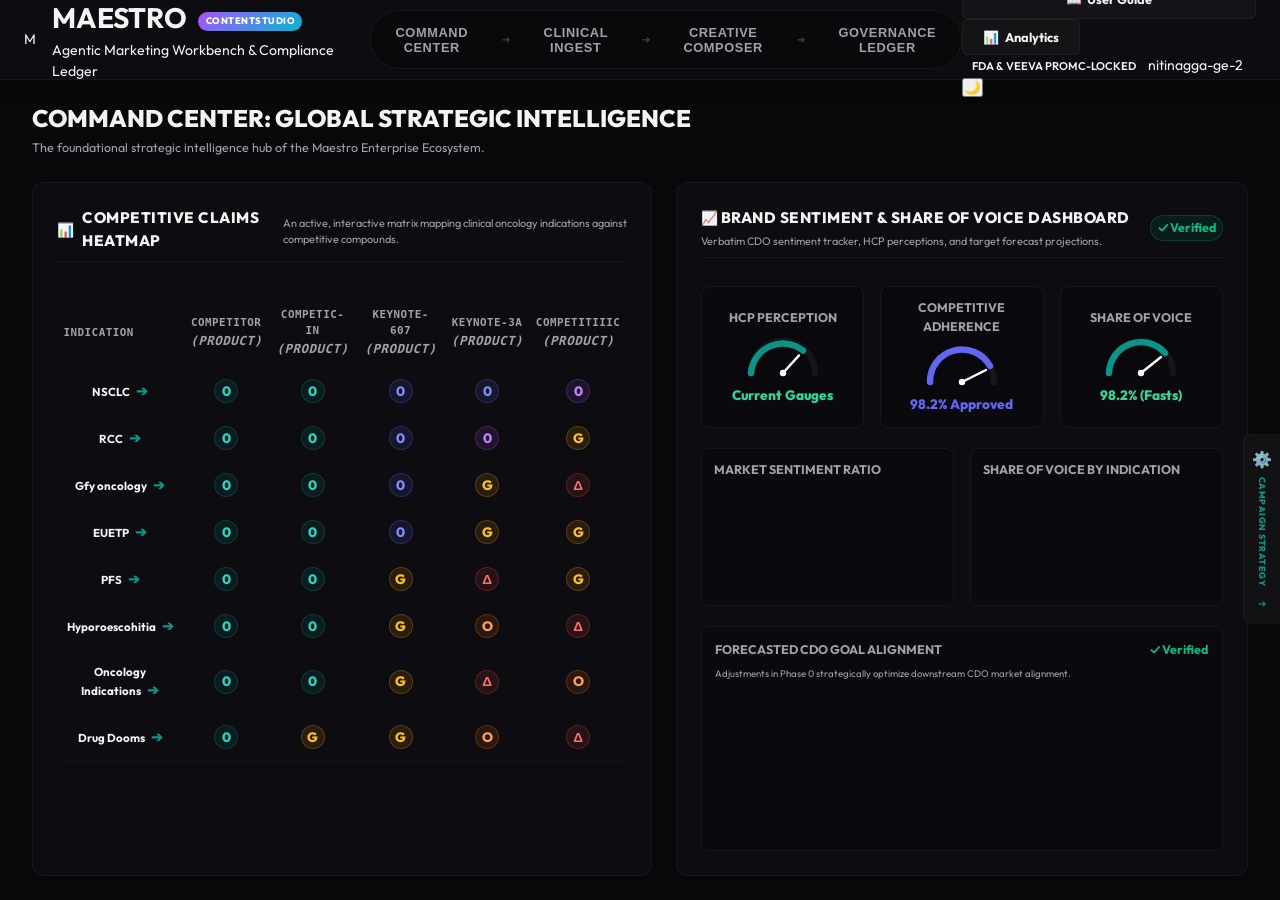
==== commit 7ac09ce6: "feat: Add User Guide link to app header" ====
--- a/frontend/index.html
+++ b/frontend/index.html
@@ -76,6 +76,10 @@
             </nav>
             
             <div class="header-actions">
+                <!-- Premium User Guide Link -->
+                <a href="/user_guide.html" target="_blank" class="btn btn-secondary btn-small btn-guide-trigger" style="display: flex; align-items: center; gap: 0.35rem; font-size: 0.68rem; font-weight: 700; padding: 0.35rem 0.75rem; border-radius: 6px; cursor: pointer; text-decoration: none; outline: none; transition: var(--transition-smooth); background: rgba(255,255,255,0.03); border: 1px solid var(--border-color); color: var(--color-text-main);">
+                    <span>📖</span> User Guide
+                </a>
                 <!-- Interactive Analytics button matching the mockup -->
                 <button class="btn btn-secondary btn-small btn-analytics-trigger" onclick="toggleDiagnosticsModal()" style="display: flex; align-items: center; gap: 0.35rem; font-size: 0.68rem; font-weight: 700; padding: 0.35rem 0.75rem; border-radius: 6px; cursor: pointer; outline: none; transition: var(--transition-smooth); background: rgba(255,255,255,0.03); border: 1px solid var(--border-color); color: var(--color-text-main);">
                     <span>📊</span> Analytics
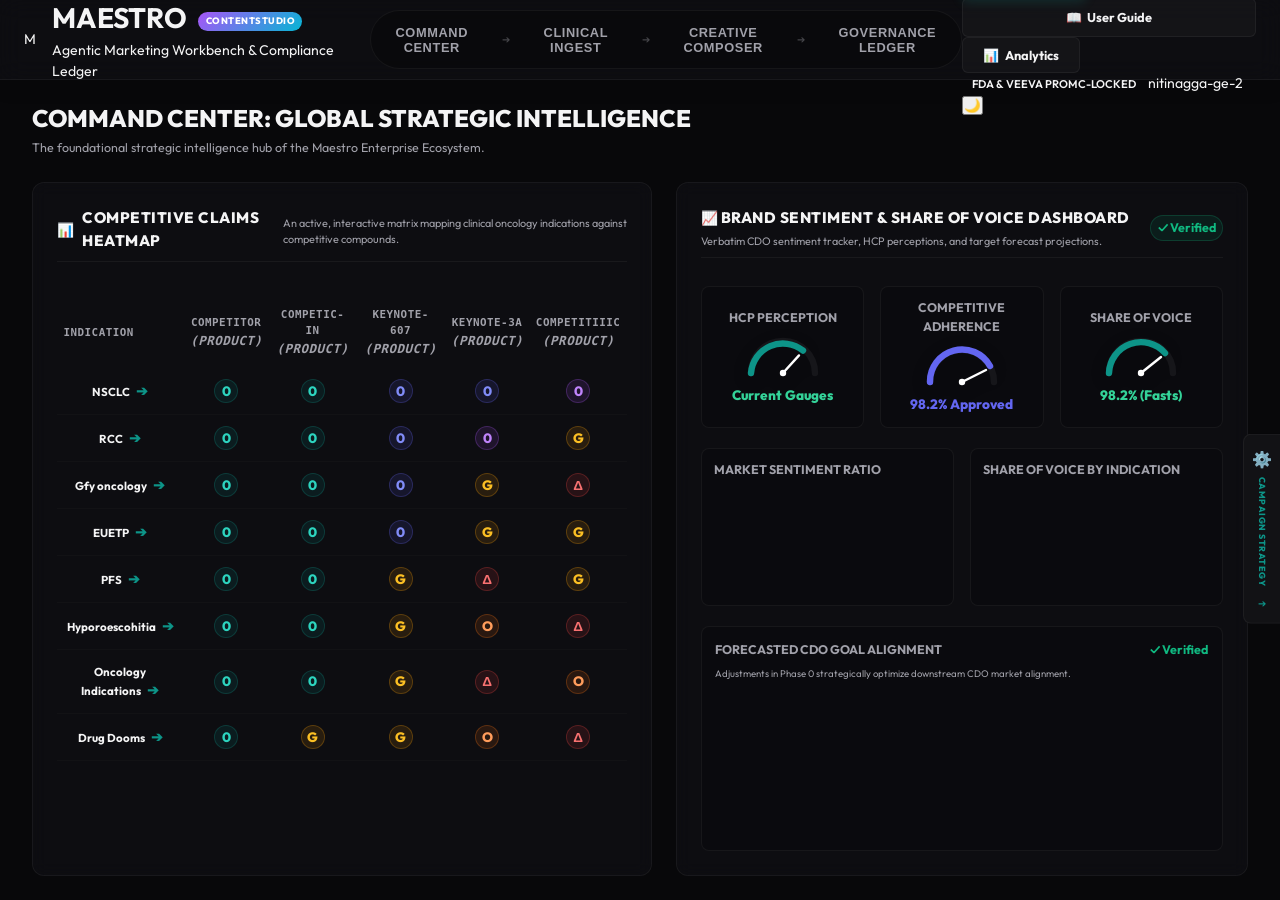
==== commit 4af2835e: "chore: Bump CSS and JS asset versions to force browser cache bust" ====
--- a/frontend/index.html
+++ b/frontend/index.html
@@ -10,7 +10,10 @@
     <script type="text/javascript" src="https://unpkg.com/vis-network/standalone/umd/vis-network.min.js"></script>
     <!-- Chart.js CDN for premium executive analytics and brand sentiment dashboards -->
     <script src="https://cdn.jsdelivr.net/npm/chart.js"></script>
-    <link rel="stylesheet" href="style.css?v=1.1.0">
+    <link rel="stylesheet" href="style.css?v=1.2.5">
+    <!-- Driver.js CDN for interactive onboarding tour -->
+    <link rel="stylesheet" href="https://cdn.jsdelivr.net/npm/driver.js@1.0.1/dist/driver.css"/>
+    <script src="https://cdn.jsdelivr.net/npm/driver.js@1.0.1/dist/driver.js.iife.js"></script>
     <style type="text/css">
         /* PRINT STYLES FOR PIXEL-PERFECT FDA FORM 2253 PDF EXPORT */
         @media print {
@@ -76,6 +79,10 @@
             </nav>
             
             <div class="header-actions">
+                <!-- Premium Interactive Tour Button -->
+                <button id="btn-tour-trigger" onclick="startInteractiveTour()" class="btn btn-primary btn-small btn-tour-trigger" style="display: flex; align-items: center; gap: 0.35rem; font-size: 0.68rem; font-weight: 700; padding: 0.35rem 0.75rem; border-radius: 6px; cursor: pointer; outline: none; transition: var(--transition-smooth); background: var(--color-primary); border: 1px solid var(--color-primary); color: #ffffff; margin-right: 0.4rem;" onmouseover="this.style.filter='brightness(1.15)'" onmouseout="this.style.filter='none'">
+                    <span>🚀</span> Start Tour
+                </button>
                 <!-- Premium User Guide Link -->
                 <a href="/user_guide.html" target="_blank" class="btn btn-secondary btn-small btn-guide-trigger" style="display: flex; align-items: center; gap: 0.35rem; font-size: 0.68rem; font-weight: 700; padding: 0.35rem 0.75rem; border-radius: 6px; cursor: pointer; text-decoration: none; outline: none; transition: var(--transition-smooth); background: rgba(255,255,255,0.03); border: 1px solid var(--border-color); color: var(--color-text-main);">
                     <span>📖</span> User Guide
@@ -1570,7 +1577,7 @@
         </div>
     </div>
     <!-- CORE JS SCRIPTS -->
-    <script src="app.js?v=1.0.5"></script>
+    <script src="app.js?v=1.2.5"></script>
 
 </body>
 </html>
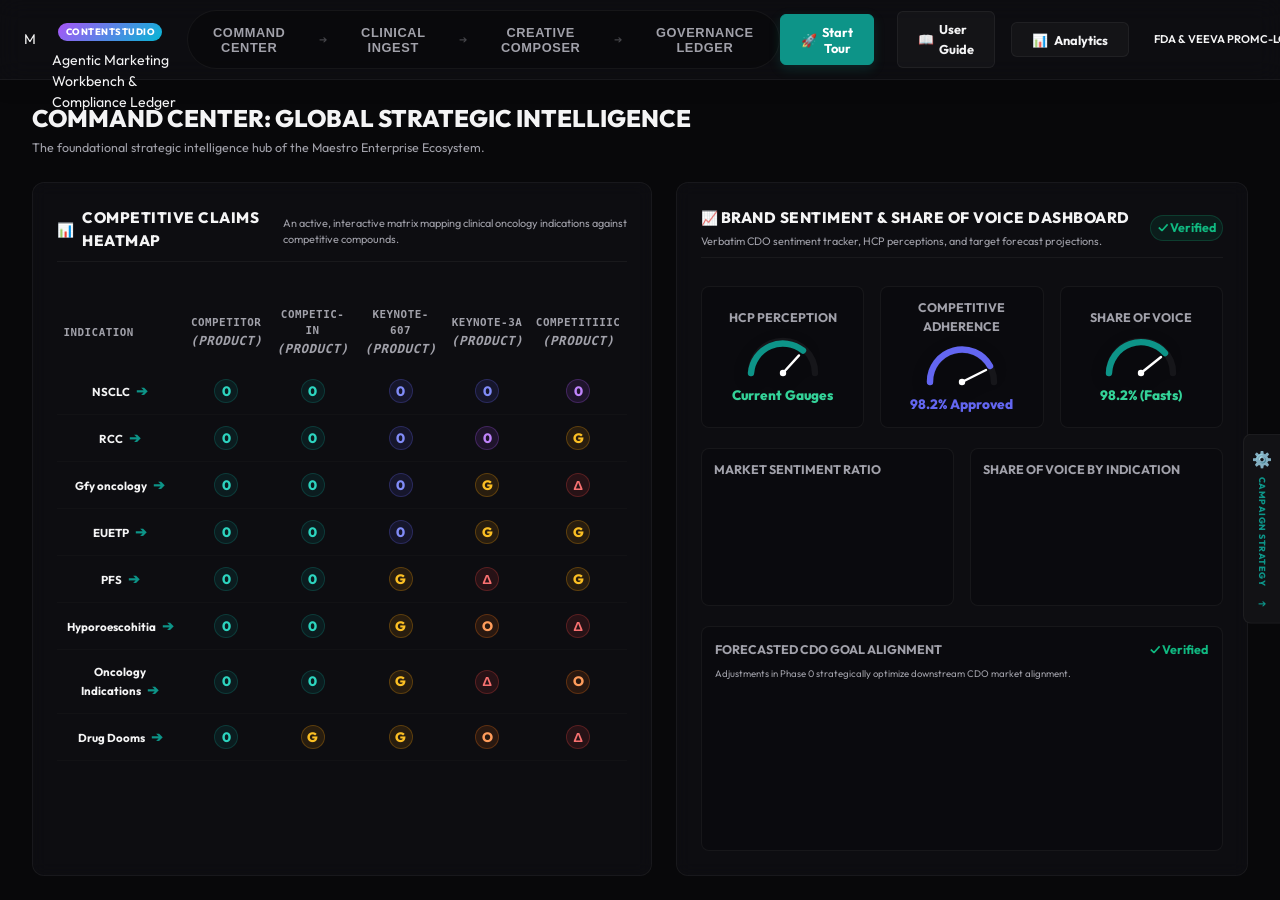
==== commit 222da12e: "fix: Correct header actions container class to header-right to restore flexbox horizontal layout" ====
--- a/frontend/index.html
+++ b/frontend/index.html
@@ -10,7 +10,7 @@
     <script type="text/javascript" src="https://unpkg.com/vis-network/standalone/umd/vis-network.min.js"></script>
     <!-- Chart.js CDN for premium executive analytics and brand sentiment dashboards -->
     <script src="https://cdn.jsdelivr.net/npm/chart.js"></script>
-    <link rel="stylesheet" href="style.css?v=1.2.5">
+    <link rel="stylesheet" href="style.css?v=1.2.6">
     <!-- Driver.js CDN for interactive onboarding tour -->
     <link rel="stylesheet" href="https://cdn.jsdelivr.net/npm/driver.js@1.0.1/dist/driver.css"/>
     <script src="https://cdn.jsdelivr.net/npm/driver.js@1.0.1/dist/driver.js.iife.js"></script>
@@ -78,7 +78,7 @@
                 <button class="nav-link tab-btn" onclick="switchTab('analytics')" id="tab-btn-analytics">Analytics & Audits</button>
             </nav>
             
-            <div class="header-actions">
+            <div class="header-right">
                 <!-- Premium Interactive Tour Button -->
                 <button id="btn-tour-trigger" onclick="startInteractiveTour()" class="btn btn-primary btn-small btn-tour-trigger" style="display: flex; align-items: center; gap: 0.35rem; font-size: 0.68rem; font-weight: 700; padding: 0.35rem 0.75rem; border-radius: 6px; cursor: pointer; outline: none; transition: var(--transition-smooth); background: var(--color-primary); border: 1px solid var(--color-primary); color: #ffffff; margin-right: 0.4rem;" onmouseover="this.style.filter='brightness(1.15)'" onmouseout="this.style.filter='none'">
                     <span>🚀</span> Start Tour
@@ -1577,7 +1577,7 @@
         </div>
     </div>
     <!-- CORE JS SCRIPTS -->
-    <script src="app.js?v=1.2.5"></script>
+    <script src="app.js?v=1.2.6"></script>
 
 </body>
 </html>
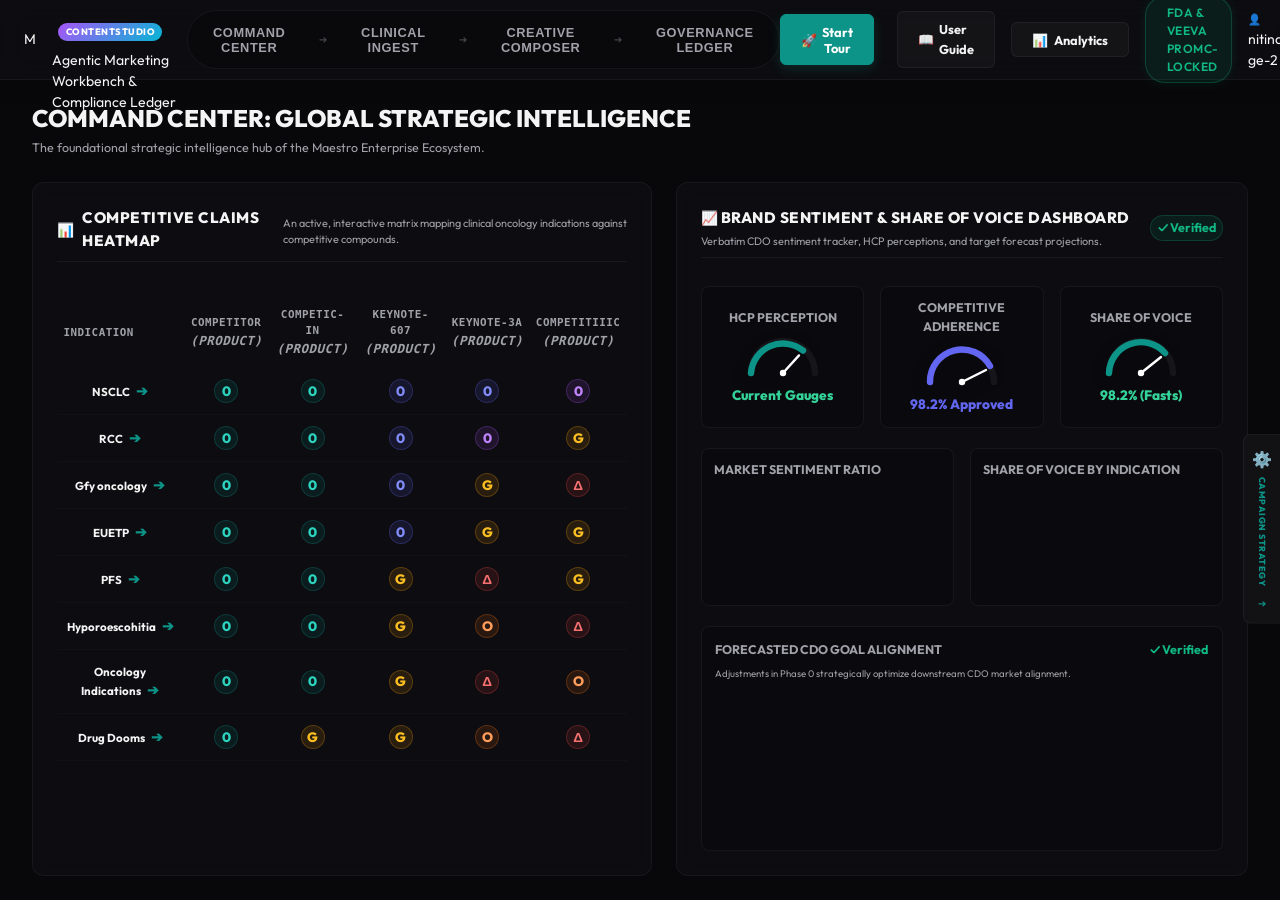
==== commit 508ddc12: "fix: Correct showButtons parameter in final tour step to display Done button and bump asset version " ====
--- a/frontend/index.html
+++ b/frontend/index.html
@@ -10,7 +10,7 @@
     <script type="text/javascript" src="https://unpkg.com/vis-network/standalone/umd/vis-network.min.js"></script>
     <!-- Chart.js CDN for premium executive analytics and brand sentiment dashboards -->
     <script src="https://cdn.jsdelivr.net/npm/chart.js"></script>
-    <link rel="stylesheet" href="style.css?v=1.2.6">
+    <link rel="stylesheet" href="style.css?v=1.2.8">
     <!-- Driver.js CDN for interactive onboarding tour -->
     <link rel="stylesheet" href="https://cdn.jsdelivr.net/npm/driver.js@1.0.1/dist/driver.css"/>
     <script src="https://cdn.jsdelivr.net/npm/driver.js@1.0.1/dist/driver.js.iife.js"></script>
@@ -91,10 +91,12 @@
                 <button class="btn btn-secondary btn-small btn-analytics-trigger" onclick="toggleDiagnosticsModal()" style="display: flex; align-items: center; gap: 0.35rem; font-size: 0.68rem; font-weight: 700; padding: 0.35rem 0.75rem; border-radius: 6px; cursor: pointer; outline: none; transition: var(--transition-smooth); background: rgba(255,255,255,0.03); border: 1px solid var(--border-color); color: var(--color-text-main);">
                     <span>📊</span> Analytics
                 </button>
-                <span class="badge badge-header-status" id="header-compliance-badge">
+                <span class="compliance-badge" id="header-compliance-badge">
                     <span class="pulse-icon-green"></span> FDA & VEEVA PROMC-LOCKED
                 </span>
-                <span class="user-profile" id="btn-role-selector">nitinagga-ge-2</span>
+                <span class="user-profile" id="btn-role-selector">
+                    <span style="font-size: 0.65rem;">👤</span> nitinagga-ge-2
+                </span>
                 <button class="theme-toggle-btn" onclick="toggleTheme()" title="Toggle Theme">
                     <span class="theme-icon" id="theme-icon">☀️</span>
                 </button>
@@ -1577,7 +1579,7 @@
         </div>
     </div>
     <!-- CORE JS SCRIPTS -->
-    <script src="app.js?v=1.2.6"></script>
+    <script src="app.js?v=1.2.8"></script>
 
 </body>
 </html>
